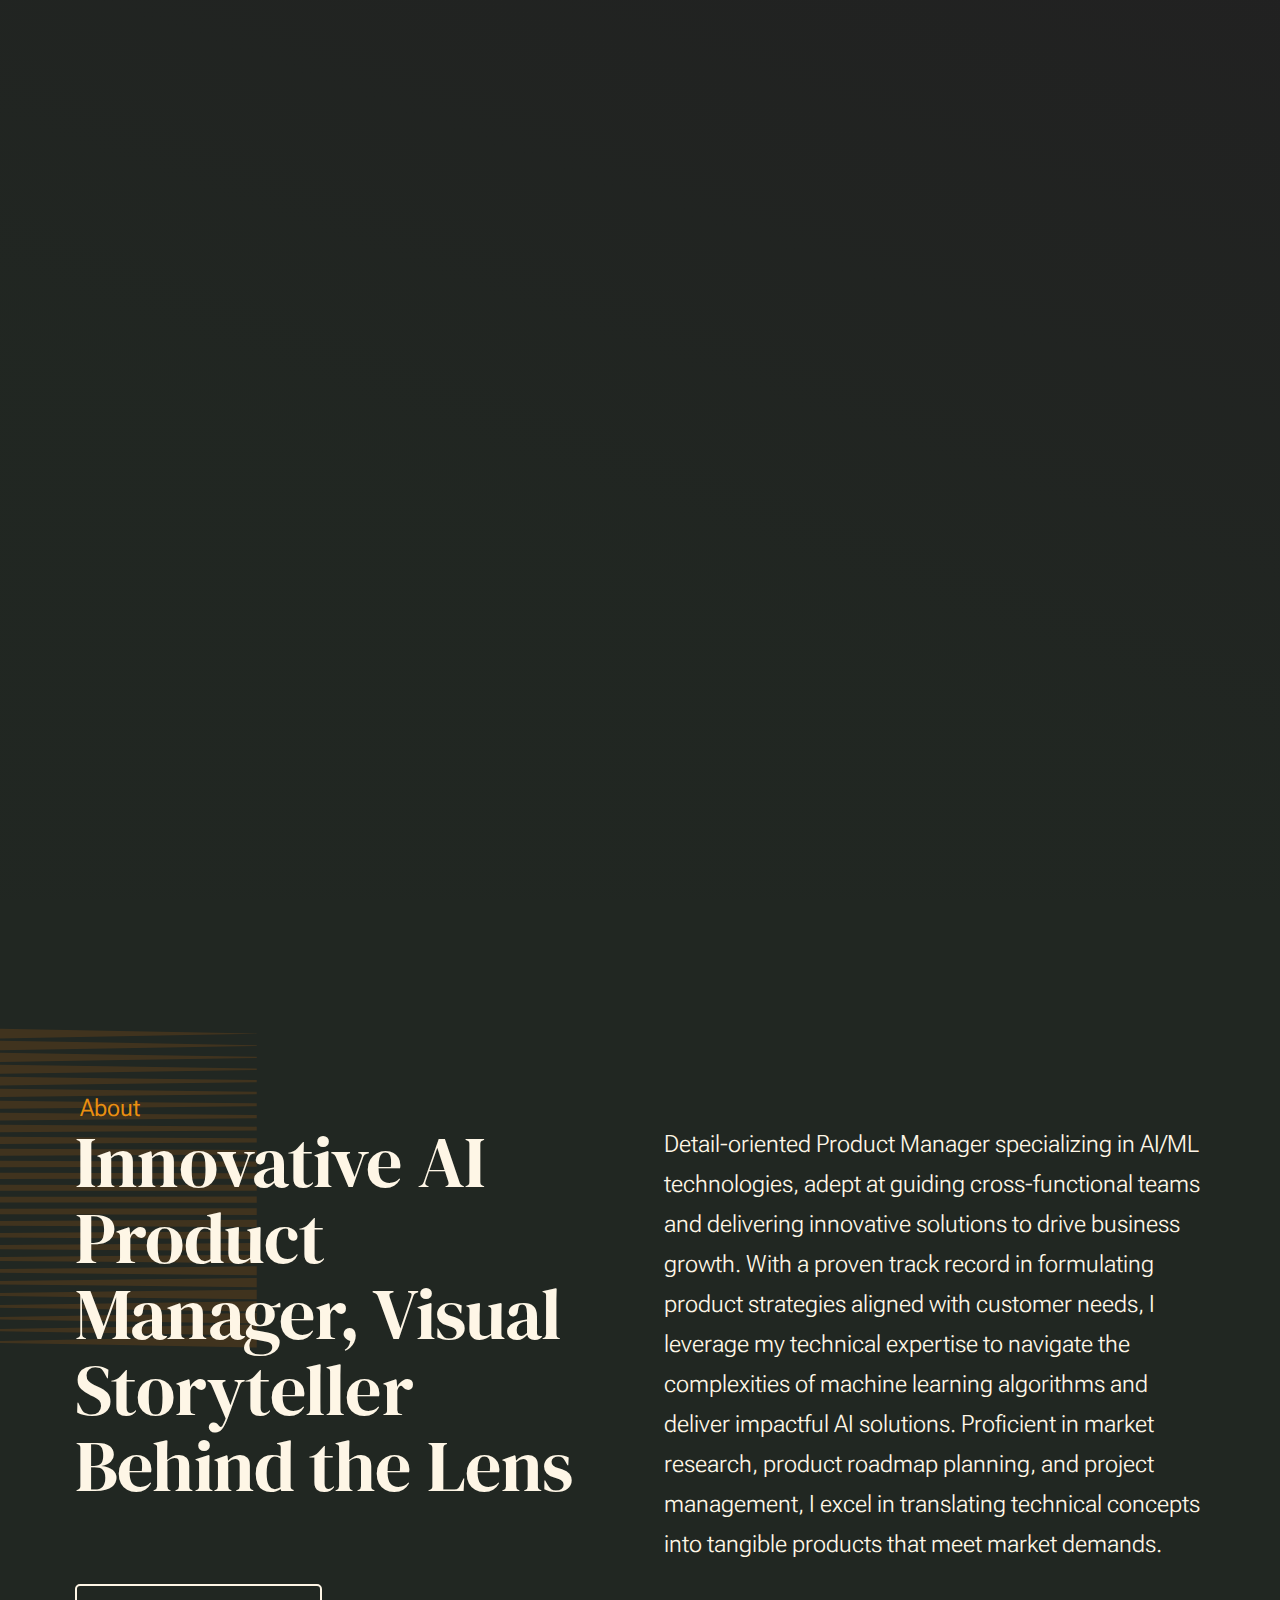
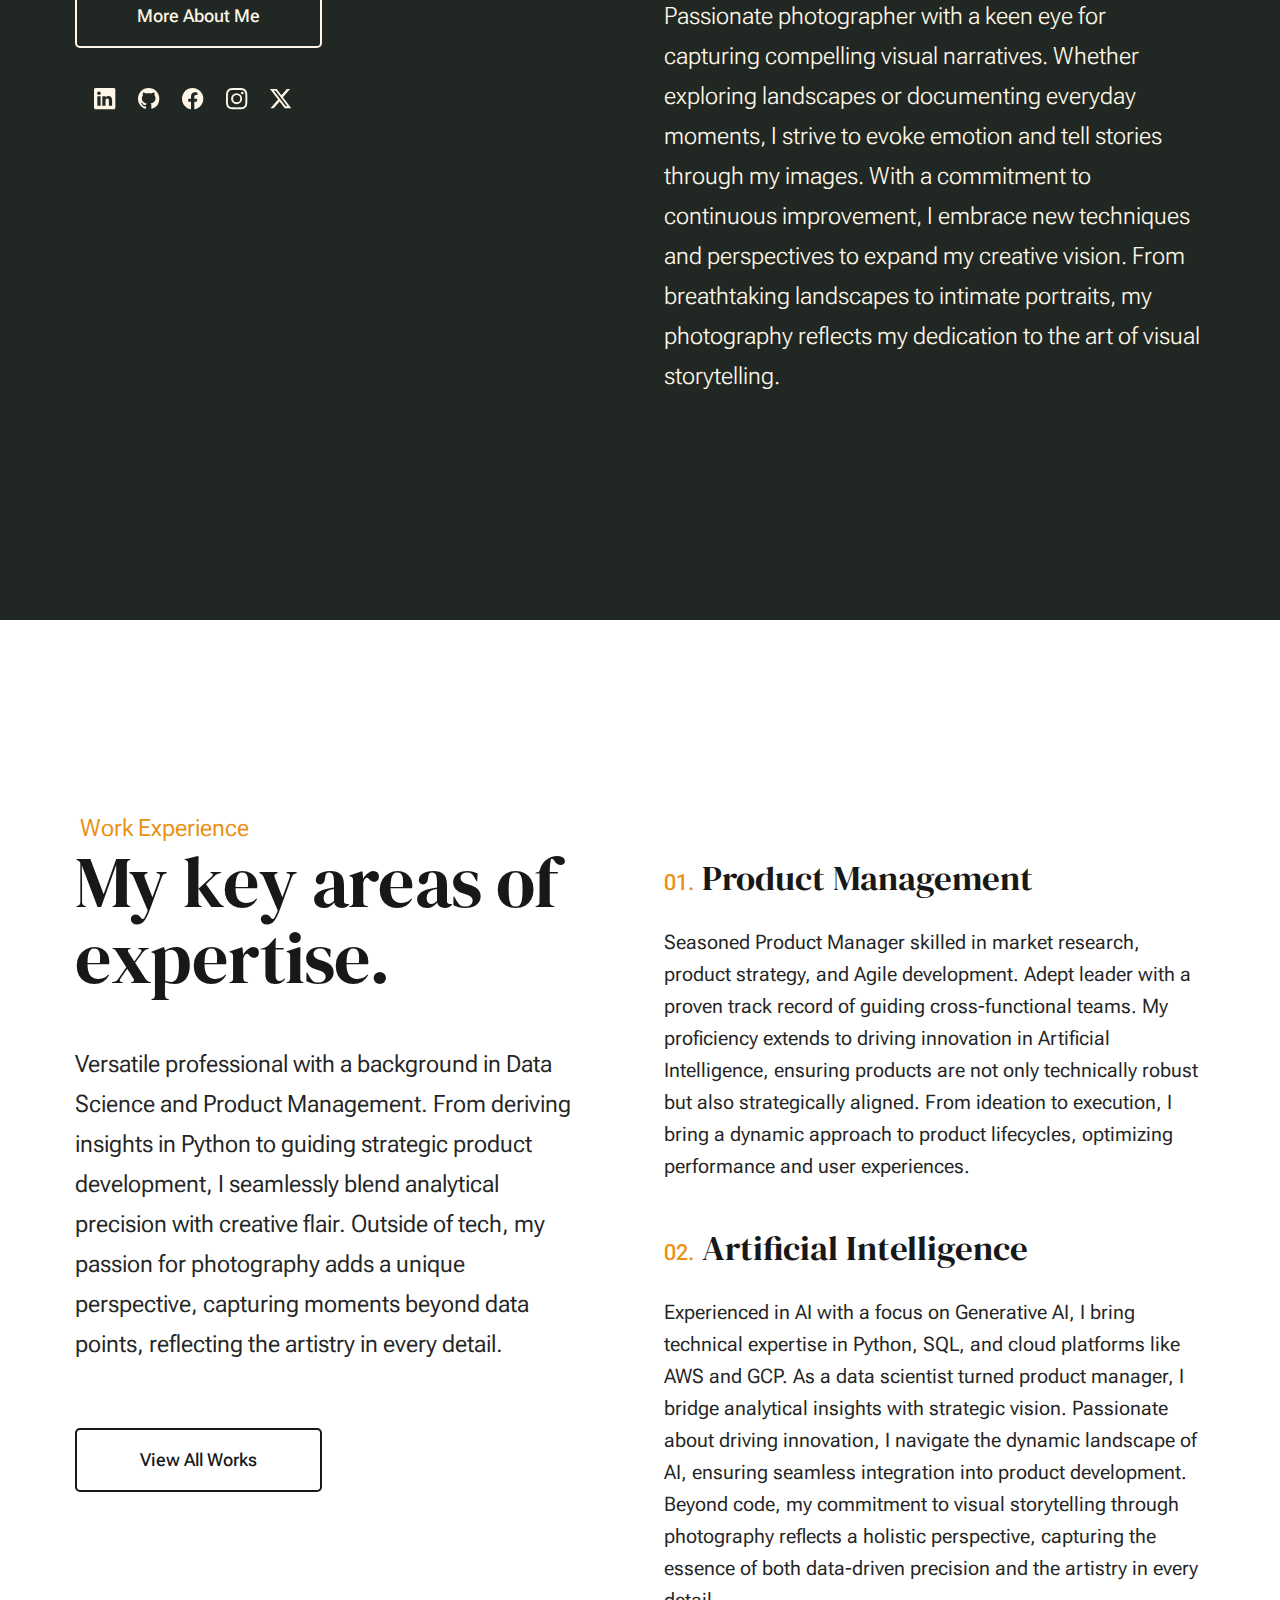
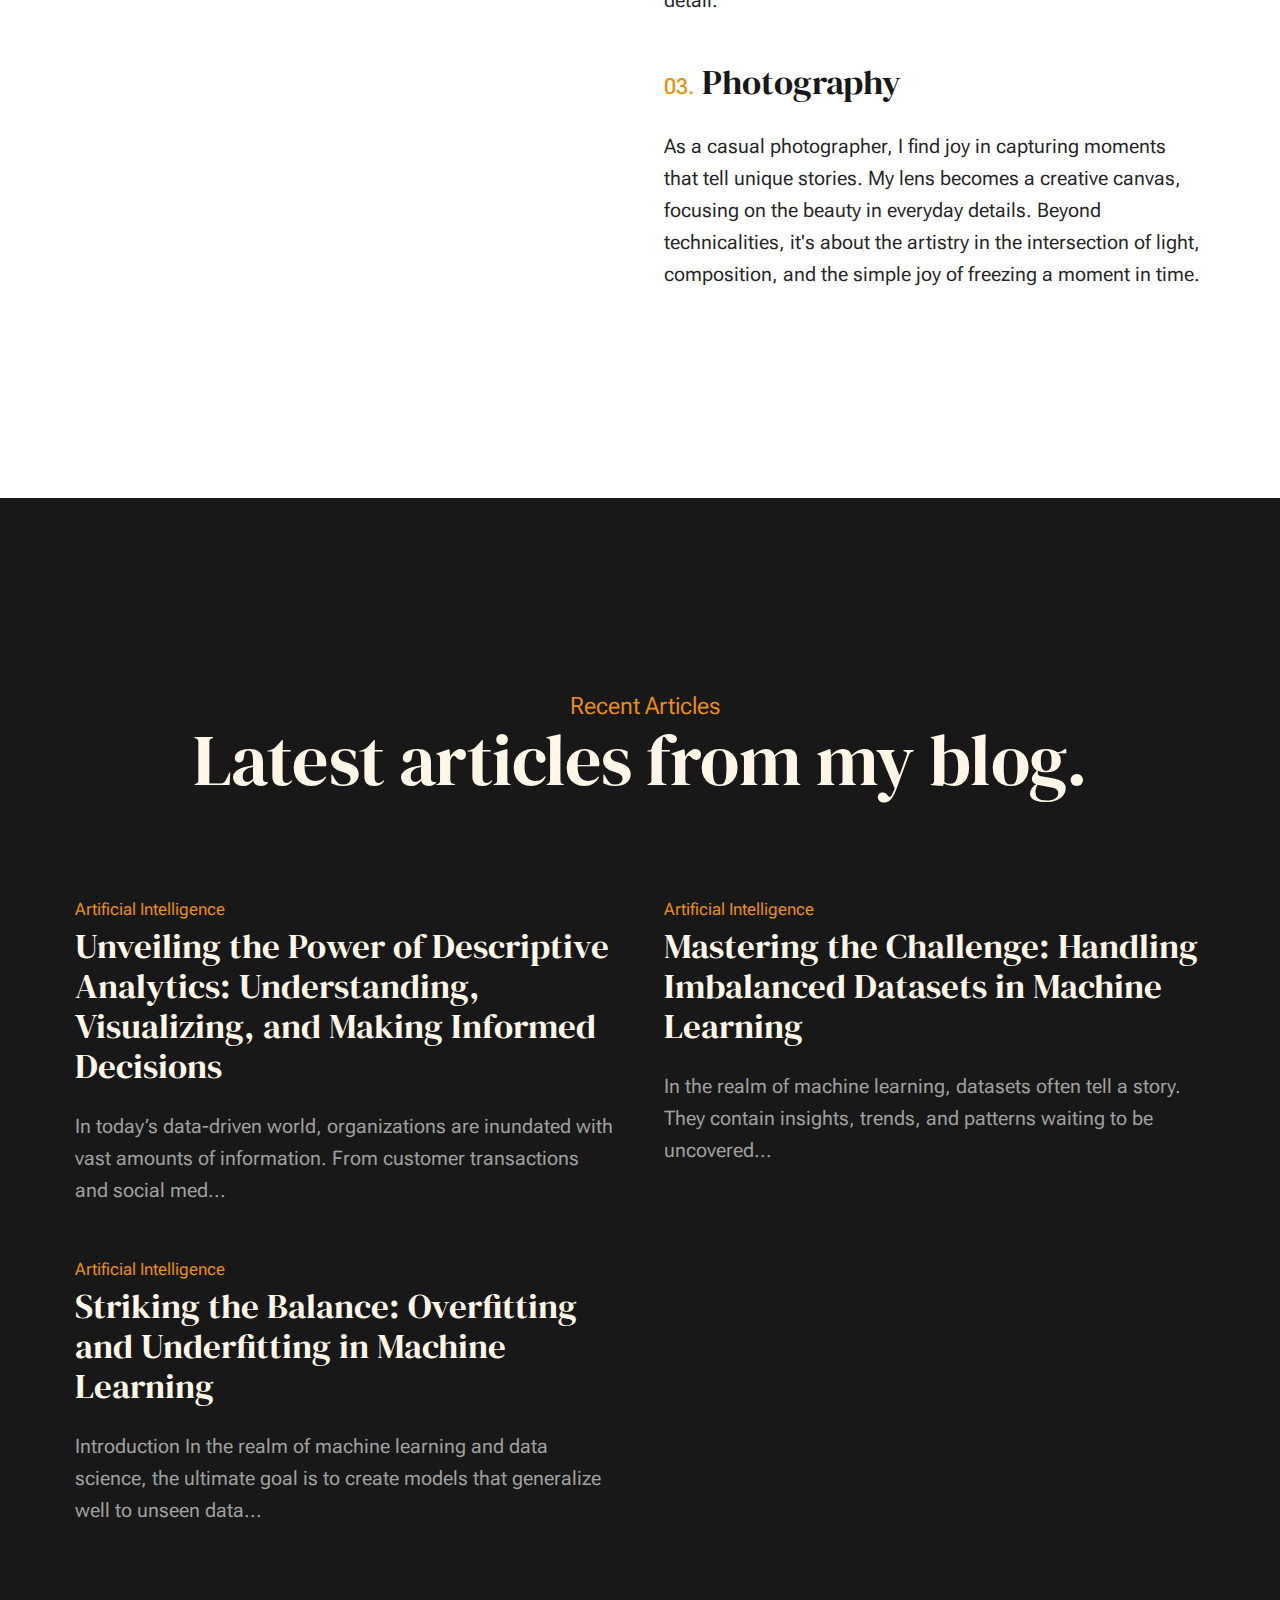
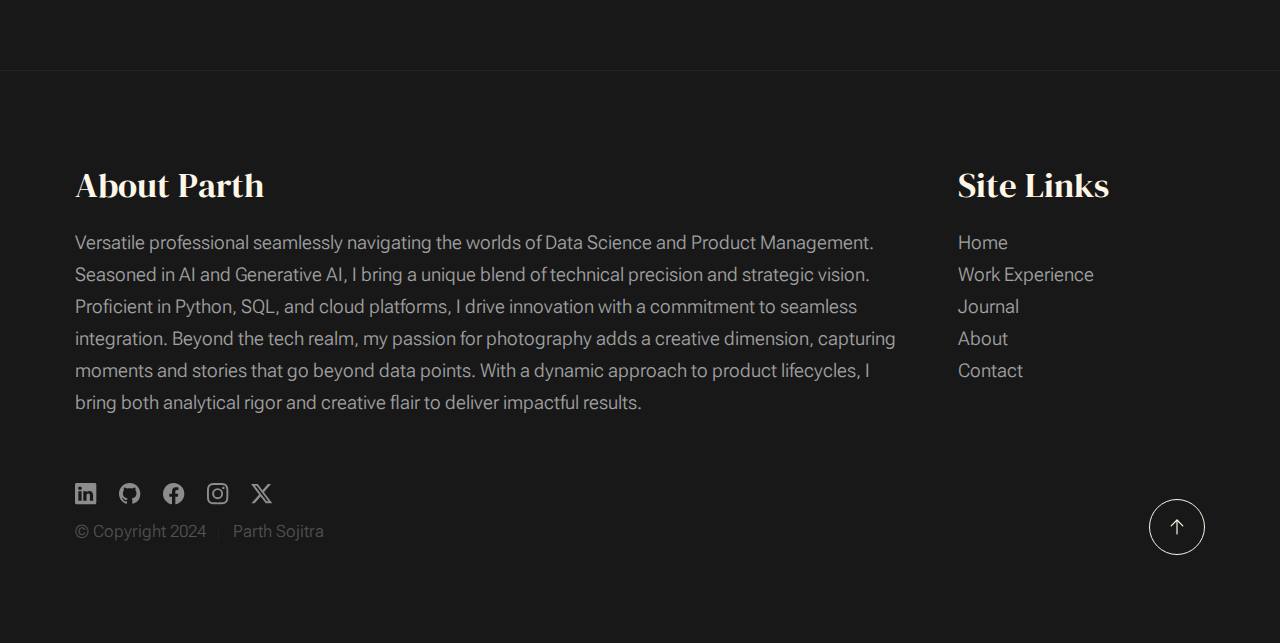
==== index.html @ faa49bcc "create folder with name" ====
<!DOCTYPE html>
<html lang="en" class="no-js" >
<head>

    <!--- basic page needs
    ================================================== -->
    <meta charset="utf-8">
    <meta name="viewport" content="width=device-width, initial-scale=1">
    <title>Parth Sojitra</title>

    <script>
        document.documentElement.classList.remove('no-js');
        document.documentElement.classList.add('js');
    </script>

    <!-- CSS
    ================================================== -->
    <link rel="stylesheet" href="css/vendor.css">
    <link rel="stylesheet" href="css/styles.css">

    <!-- favicons
    ================================================== -->
    <link rel="apple-touch-icon" sizes="180x180" href="images/parth_favicon.png">
    <link rel="icon" type="image/png" sizes="32x32" href="images/parth_favicon.png">
    <link rel="icon" type="image/png" sizes="16x16" href="images/parth_favicon.png">
    <link rel="manifest" href="site.webmanifest">

</head>


<body id="top">

    
    <!-- preloader
    ================================================== -->
    <div id="preloader">
        <div id="loader" class="dots-fade">
            <div></div>
            <div></div>
            <div></div>
        </div>
    </div>


    <!-- page wrap
    ================================================== -->
    <div id="page" class="s-pagewrap ss-home">


        <!-- # site header 
        ================================================== -->
        <header class="s-header">
            <div class="row s-header__inner width-sixteen-col">

                <div class="s-header__block">
                    <div class="s-header__logo">
                        <a class="logo" href="">
                            <img src="images/parth_logo.svg" alt="Homepage">
                        </a>
                    </div>

                    <a class="s-header__menu-toggle" href="#0"><span>Menu</span></a>
                </div> <!-- end s-header__block -->

                <nav class="s-header__nav">
    
                    <ul class="s-header__menu-links">
                        <li><a href="about">About</a></li>
                        <li><a href="work">Work Experience</a></li>
                        <li><a href="blog">Journal</a></li>
                        <li><a href="contact">Contact</a></li>
                    </ul> <!-- s-header__menu-links -->

                    <div class="s-header__contact">
                        <a href="contact" class="btn btn--primary s-header__contact-btn">Let's Work Together</a>                        
                    </div> <!-- s-header__contact -->
    
                </nav> <!-- end s-header__nav -->

            </div> <!-- end s-header__inner -->

        </header> <!-- end s-header -->


        <!-- # site main content
        ================================================== -->
        <section id="content" class="s-content">

            <!-- intro
            ----------------------------------------------- -->
            <section id="intro" class="s-intro">

                <div class="row s-intro__content width-sixteen-col">

                    <div class="column lg-12 s-intro__content-inner grid-block">
                        
                        <div class="s-intro__content-text">
                            <div class="s-intro__content-pretitle text-pretitle">Hello, I'm Parth</div>
                            <h1 class="s-intro__content-title">
                            AI Product Manager & <br>
                            Photographer, <br>
                            Innovating in tech & <br>
                            capturing stories through my lens.
                            </h1>
                        </div> <!-- s-intro__content-text -->

                        <div class="s-intro__content-media"> 
                            <div class="s-intro__content-media-inner">                               
                                <img src="images/intro-bg.jpg" srcset="images/parth.jpg 1x, images/parth.jpg 2x" alt="">
                                <div class="lines">                               
                                    <span></span>                                  
                                </div>
                            </div>
                        </div> <!-- s-intro__content-media -->                      

                        <div class="s-intro__scroll-down">
                            <a href="#about" class="smoothscroll">
                                <div class="scroll-icon">
                                    <svg xmlns="http://www.w3.org/2000/svg" viewBox="0 0 24 24" width="36" height="36" fill="none" stroke="#97b34a" stroke-width="1" stroke-linecap="round" stroke-linejoin="round"><polyline points="7 13 12 18 17 13"></polyline><line x1="12" y1="18" x2="12" y2="6"></line></svg>
                                </div>
                                <span>Scroll for more</span>
                            </a>
                        </div> <!-- s-intro__scroll-down -->
                        
                    </div> <!-- s-intro__content-inner -->

                </div> <!-- s-intro__content -->

            </section> <!-- end s-intro -->

            <!-- about
            ----------------------------------------------- -->
            <section id="about" class="s-about target-section">

                <div class="row s-about__content width-sixteen-col">
                    <div class="column grid-block grid-section-split">

                        <img src="images/geometric_shape.svg" alt="" class="s-about__content-imgbg">

                        <div class="section-header grid-section-split__header">
                            <div class="text-pretitle">About</div>                           
                            <h2 class="text-display-title">
                            Innovative AI Product Manager, Visual Storyteller Behind the Lens
                            </h2>                           
                        </div> <!-- end section-header -->

                        <div class="s-about__content-main grid-section-split__primary">
                            <p class="attention-getter">
                            Detail-oriented Product Manager specializing in AI/ML technologies, adept at guiding cross-functional teams and delivering innovative solutions to drive business growth. With a proven track record in formulating product strategies aligned with customer needs, I leverage my technical expertise to navigate the complexities of machine learning algorithms and deliver impactful AI solutions. Proficient in market research, product roadmap planning, and project management, I excel in translating technical concepts into tangible products that meet market demands.
                            </p>

                            <p class="attention-getter">
                            Passionate photographer with a keen eye for capturing compelling visual narratives. Whether exploring landscapes or documenting everyday moments, I strive to evoke emotion and tell stories through my images. With a commitment to continuous improvement, I embrace new techniques and perspectives to expand my creative vision. From breathtaking landscapes to intimate portraits, my photography reflects my dedication to the art of visual storytelling.
                            </p>
                        </div> <!-- end s-about__content-main -->

                        <div class="s-about__content-btn grid-section-split__bottom">
                            <a href="about" class="btn btn--stroke u-fullwidth">More About Me</a>

                            <ul class="s-about__social social-list">
                                <li>
                                    <a href="https://www.linkedin.com/in/parth-sojitra-b003bb162/" target="_blank">
                                        <svg xmlns="http://www.w3.org/2000/svg" width="24" height="24" viewBox="0 0 24 24" style="fill: rgba(0, 0, 0, 1);transform: ;msFilter:;"><path d="M0 1.146C0 .513.526 0 1.175 0h13.65C15.474 0 16 .513 16 1.146v13.708c0 .633-.526 1.146-1.175 1.146H1.175C.526 16 0 15.487 0 14.854zm4.943 12.248V6.169H2.542v7.225zm-1.2-8.212c.837 0 1.358-.554 1.358-1.248-.015-.709-.52-1.248-1.342-1.248S2.4 3.226 2.4 3.934c0 .694.521 1.248 1.327 1.248zm4.908 8.212V9.359c0-.216.016-.432.08-.586.173-.431.568-.878 1.232-.878.869 0 1.216.662 1.216 1.634v3.865h2.401V9.25c0-2.22-1.184-3.252-2.764-3.252-1.274 0-1.845.7-2.165 1.193v.025h-.016l.016-.025V6.169h-2.4c.03.678 0 7.225 0 7.225z"></path></svg>
                                        <span class="u-screen-reader-text">LinkedIn</span>
                                    </a>
                                </li>
                                <li>
                                    <a href="https://github.com/parthsojitra" target="_blank">
                                        <svg xmlns="http://www.w3.org/2000/svg" width="24" height="24" viewBox="0 0 24 24" style="fill:rgba(0, 0, 0, 1);transform:;-ms-filter:"><path d="M8 0C3.58 0 0 3.58 0 8c0 3.54 2.29 6.53 5.47 7.59.4.07.55-.17.55-.38 0-.19-.01-.82-.01-1.49-2.01.37-2.53-.49-2.69-.94-.09-.23-.48-.94-.82-1.13-.28-.15-.68-.52-.01-.53.63-.01 1.08.58 1.23.82.72 1.21 1.87.87 2.33.66.07-.52.28-.87.51-1.07-1.78-.2-3.64-.89-3.64-3.95 0-.87.31-1.59.82-2.15-.08-.2-.36-1.02.08-2.12 0 0 .67-.21 2.2.82.64-.18 1.32-.27 2-.27s1.36.09 2 .27c1.53-1.04 2.2-.82 2.2-.82.44 1.1.16 1.92.08 2.12.51.56.82 1.27.82 2.15 0 3.07-1.87 3.75-3.65 3.95.29.25.54.73.54 1.48 0 1.07-.01 1.93-.01 2.2 0 .21.15.46.55.38A8.01 8.01 0 0 0 16 8c0-4.42-3.58-8-8-8"></path></svg>
                                        <span class="u-screen-reader-text">GitHub</span>
                                    </a>
                                </li>
                                <li>
                                    <a href="https://www.facebook.com/parth.sojitra.58/" target="_blank">
                                        <svg xmlns="http://www.w3.org/2000/svg" width="24" height="24" viewBox="0 0 24 24" style="fill:rgba(0, 0, 0, 1);transform:;-ms-filter:"><path d="M16 8.049c0-4.446-3.582-8.05-8-8.05C3.58 0-.002 3.603-.002 8.05c0 4.017 2.926 7.347 6.75 7.951v-5.625h-2.03V8.05H6.75V6.275c0-2.017 1.195-3.131 3.022-3.131.876 0 1.791.157 1.791.157v1.98h-1.009c-.993 0-1.303.621-1.303 1.258v1.51h2.218l-.354 2.326H9.25V16c3.824-.604 6.75-3.934 6.75-7.951"></path></svg>
                                        <span class="u-screen-reader-text">Facebook</span>
                                    </a>
                                </li>
                                <li>
                                    <a href="https://www.instagram.com/parth_s0jitra/" target="_blank">
                                        <svg xmlns="http://www.w3.org/2000/svg" width="24" height="24" viewBox="0 0 24 24" style="fill:rgba(0, 0, 0, 1);transform:;-ms-filter:"><path d="M8 0C5.829 0 5.556.01 4.703.048 3.85.088 3.269.222 2.76.42a3.9 3.9 0 0 0-1.417.923A3.9 3.9 0 0 0 .42 2.76C.222 3.268.087 3.85.048 4.7.01 5.555 0 5.827 0 8.001c0 2.172.01 2.444.048 3.297.04.852.174 1.433.372 1.942.205.526.478.972.923 1.417.444.445.89.719 1.416.923.51.198 1.09.333 1.942.372C5.555 15.99 5.827 16 8 16s2.444-.01 3.298-.048c.851-.04 1.434-.174 1.943-.372a3.9 3.9 0 0 0 1.416-.923c.445-.445.718-.891.923-1.417.197-.509.332-1.09.372-1.942C15.99 10.445 16 10.173 16 8s-.01-2.445-.048-3.299c-.04-.851-.175-1.433-.372-1.941a3.9 3.9 0 0 0-.923-1.417A3.9 3.9 0 0 0 13.24.42c-.51-.198-1.092-.333-1.943-.372C10.443.01 10.172 0 7.998 0zm-.717 1.442h.718c2.136 0 2.389.007 3.232.046.78.035 1.204.166 1.486.275.373.145.64.319.92.599s.453.546.598.92c.11.281.24.705.275 1.485.039.843.047 1.096.047 3.231s-.008 2.389-.047 3.232c-.035.78-.166 1.203-.275 1.485a2.5 2.5 0 0 1-.599.919c-.28.28-.546.453-.92.598-.28.11-.704.24-1.485.276-.843.038-1.096.047-3.232.047s-2.39-.009-3.233-.047c-.78-.036-1.203-.166-1.485-.276a2.5 2.5 0 0 1-.92-.598 2.5 2.5 0 0 1-.6-.92c-.109-.281-.24-.705-.275-1.485-.038-.843-.046-1.096-.046-3.233s.008-2.388.046-3.231c.036-.78.166-1.204.276-1.486.145-.373.319-.64.599-.92s.546-.453.92-.598c.282-.11.705-.24 1.485-.276.738-.034 1.024-.044 2.515-.045zm4.988 1.328a.96.96 0 1 0 0 1.92.96.96 0 0 0 0-1.92m-4.27 1.122a4.109 4.109 0 1 0 0 8.217 4.109 4.109 0 0 0 0-8.217m0 1.441a2.667 2.667 0 1 1 0 5.334 2.667 2.667 0 0 1 0-5.334"></path></svg>
                                        <span class="u-screen-reader-text">Instagram</span>
                                    </a>
                                </li>
                                <li>
                                    <a href="https://twitter.com/PD_Sojitra" target="_blank">
                                        <svg xmlns="http://www.w3.org/2000/svg" width="24" height="24" viewBox="0 0 24 24" style="fill:rgba(0, 0, 0, 1);transform:;-ms-filter:"><path d="M12.6.75h2.454l-5.36 6.142L16 15.25h-4.937l-3.867-5.07-4.425 5.07H.316l5.733-6.57L0 .75h5.063l3.495 4.633L12.601.75Zm-.86 13.028h1.36L4.323 2.145H2.865z"></path></svg>
                                        <span class="u-screen-reader-text">Twitter</span>
                                    </a>
                                </li>
                            </ul> <!-- end s-footer__social -->
                        </div> <!-- end s-about__content-btn -->
                    
                    </div> <!-- content-inner -->
                </div>
                
            </section> <!-- end s-about -->

            <!-- expertise
            ----------------------------------------------- -->
            <section id="expertise" class="s-expertise">

                <div class="row s-expertise__content width-sixteen-col">
                    <div class="column xl-12 grid-block grid-section-split">

                        <div class="section-header grid-section-split__header">
                            <div class="text-pretitle">Work Experience</div>                           
                            <h2 class="text-display-title">
                            My key areas of expertise.
                            </h2>     
                            
                            <p class="lead">
                            Versatile professional with a background in Data Science and Product Management. From deriving insights in Python to guiding strategic product development, I seamlessly blend analytical precision with creative flair. Outside of tech, my passion for photography adds a unique perspective, capturing moments beyond data points, reflecting the artistry in every detail.
                            </p>
                        </div> <!-- end section-header -->

                        <div class="s-expertise__content-main grid-section-split__primary">

                            <div class="grid-list-items list-items show-ctr">
                                <div class="grid-list-items__item list-items__item">
                                    <div class="grid-list-items__title list-items__item-header">
                                        <h3 class="list-items__item-title">Product Management</h3>
                                    </div>
                                    <div class="grid-list-items__text list-items__item-text">
                                        <p>
                                        Seasoned Product Manager skilled in market research, product strategy, and Agile development. Adept leader with a proven track record of guiding cross-functional teams. My proficiency extends to driving innovation in Artificial Intelligence, ensuring products are not only technically robust but also strategically aligned. From ideation to execution, I bring a dynamic approach to product lifecycles, optimizing performance and user experiences.
                                        </p>
                                    </div>
                                </div> <!-- list-item -->
                                <div class="grid-list-items__item list-items__item">
                                    <div class="grid-list-items__title list-items__item-header">
                                        <h3 class="list-items__item-title">Artificial Intelligence</h3>
                                    </div>
                                    <div class="grid-list-items__text list-items__item-text">
                                        <p>
                                        Experienced in AI with a focus on Generative AI, I bring technical expertise in Python, SQL, and cloud platforms like AWS and GCP. As a data scientist turned product manager, I bridge analytical insights with strategic vision. Passionate about driving innovation, I navigate the dynamic landscape of AI, ensuring seamless integration into product development. Beyond code, my commitment to visual storytelling through photography reflects a holistic perspective, capturing the essence of both data-driven precision and the artistry in every detail.
                                        </p>
                                    </div>
                                </div> <!-- list-expertise__item -->
                                <div class="grid-list-items__item list-items__item">
                                    <div class="grid-list-items__title list-items__item-header">
                                        <h3 class="list-items__item-title">Photography</h3>
                                    </div>
                                    <div class="grid-list-items__text list-items__item-text">
                                        <p>
                                        As a casual photographer, I find joy in capturing moments that tell unique stories. My lens becomes a creative canvas, focusing on the beauty in everyday details. Beyond technicalities, it's about the artistry in the intersection of light, composition, and the simple joy of freezing a moment in time.
                                        </p>
                                    </div>
                                </div> <!-- list-expertise__item -->

                            </div> <!-- grid-list-items -->
                        </div> <!-- end s-expertise__content-main -->

                        <div class="s-expertise__content-btn grid-section-split__bottom">
                            <a href="work" class="btn btn--stroke u-fullwidth">View All Works</a>
                        </div> <!-- end s-about__content-btn -->

                    </div> <!-- end grid-block-->
                </div> <!-- end s-expertise__content -->

            </section> <!-- end s-expertise -->        

        </section> <!-- s-content-->

        <!-- # journal
        ================================================== -->
        <section id="journal" class="s-journal">

            <div class="row s-journal__content width-sixteen-col">
                <div class="column xl-12 grid-block">

                    <div class="grid-full section-header text-center">
                        <div class="text-pretitle">Recent Articles</div>                           
                        <h2 class="text-display-title">
                        Latest articles from my blog.
                        </h2>  
                    </div> <!-- end section-header --> 

                    <div class="grid-full s-journal__content-main grid-list-items">

                        <!--<div class="grid-list-items__item blog-card">
                            <div class="blog-card__header">
                                <div class="blog-card__cat-links">
                                    <a href="https://www.dreamhost.com/r.cgi?287326">Sponsored</a>
                                </div>
                                <h3 class="blog-card__title"><a href="https://www.dreamhost.com/r.cgi?287326">Need Web Hosting for Your Websites?</a></h3>
                            </div>
                            <div class="blog-card__text">
                                <p>
                                Need hosting for your website? We would highly recommend <a href="https://www.dreamhost.com/r.cgi?287326">DreamHost</a>.
                                Enjoy 100% in-house support, guaranteed performance and uptime, 1-click installs, and a super-intuitive control 
                                panel to make managing your websites and projects easy. <a href="https://www.dreamhost.com/r.cgi?287326">Sign up</a> now to get started.
                                </p>
                            </div>
                        </div> --> <!-- end blog-card --> 
                        <div class="grid-list-items__item blog-card">
                            <div class="blog-card__header">
                                <div class="blog-card__cat-links">
                                    <a href="https://parthsojitra.medium.com/unveiling-the-power-of-descriptive-analytics-understanding-visualizing-and-making-informed-05419074bf32" target="_blank">Artificial Intelligence</a>
                                </div>
                                <h3 class="blog-card__title"><a href="https://parthsojitra.medium.com/unveiling-the-power-of-descriptive-analytics-understanding-visualizing-and-making-informed-05419074bf32" target="_blank">Unveiling the Power of Descriptive Analytics: Understanding, Visualizing, and Making Informed Decisions</a></h3>
                            </div>
                            <div class="blog-card__text">
                                <p>
                                In today’s data-driven world, organizations are inundated with vast amounts of information. From customer transactions and social med...
                                </p>
                            </div>
                        </div> <!-- end blog-card -->
                        <div class="grid-list-items__item blog-card">
                            <div class="blog-card__header">
                                <div class="blog-card__cat-links">
                                    <a href="https://parthsojitra.medium.com/mastering-the-challenge-handling-imbalanced-datasets-in-machine-learning-3b04a21454bb" target="_blank">Artificial Intelligence</a>
                                </div>
                                <h3 class="blog-card__title"><a href="https://parthsojitra.medium.com/mastering-the-challenge-handling-imbalanced-datasets-in-machine-learning-3b04a21454bb" target="_blank">Mastering the Challenge: Handling Imbalanced Datasets in Machine Learning</a></h3>
                            </div>
                            <div class="blog-card__text">
                                <p>
                                In the realm of machine learning, datasets often tell a story. They contain insights, trends, and patterns waiting to be uncovered...
                                </p>
                            </div>
                        </div> <!-- end blog card -->
                        <div class="grid-list-items__item blog-card">
                            <div class="blog-card__header">
                                <div class="blog-card__cat-links">
                                    <a href="https://parthsojitra.medium.com/striking-the-balance-overfitting-and-underfitting-in-machine-learning-14870db2aae0" target="_blank">Artificial Intelligence</a>
                                </div>
                                <h3 class="blog-card__title"><a href="https://parthsojitra.medium.com/striking-the-balance-overfitting-and-underfitting-in-machine-learning-14870db2aae0" target="_blank">Striking the Balance: Overfitting and Underfitting in Machine Learning</a></h3>
                            </div>
                            <div class="blog-card__text">
                                <p>
                                Introduction In the realm of machine learning and data science, the ultimate goal is to create models that generalize well to unseen data...
                                </p>
                            </div>
                        </div> <!-- end blog-card -->

                    </div> <!-- end grid-list-items -->

                </div> <!-- end grid-block-->
            </div> <!-- end s-journal__content -->

        </section> <!-- end s-journal -->


        <!-- # footer 
        ================================================== -->
        <footer class="s-footer">
            <div class="row s-footer__content">
                <div class="column xl-9 lg-6 md-12 s-footer__block s-footer__about">                    
                    <h3>About Parth</h3>
                    <p>
                    Versatile professional seamlessly navigating the worlds of Data Science and Product Management. Seasoned in AI and Generative AI, I bring a unique blend of technical precision and strategic vision. Proficient in Python, SQL, and cloud platforms, I drive innovation with a commitment to seamless integration. Beyond the tech realm, my passion for photography adds a creative dimension, capturing moments and stories that go beyond data points. With a dynamic approach to product lifecycles, I bring both analytical rigor and creative flair to deliver impactful results.
                    </p>               
                </div>                
                <div class="column xl-3 lg-6 md-12 s-footer__block s-footer__site-links">
                    <h3>Site Links</h3>
                    <ul class="link-list">
                        <li><a href="">Home</a></li>
                        <li><a href="work">Work Experience</a></li>
                        <li><a href="blog">Journal</a></li>
                        <li><a href="about">About</a></li>
                        <li><a href="contact">Contact</a></li>
                    </ul>
                </div>
                <!--<div class="column xl-3 lg-6 md-12 tab-12 s-footer__block s-footer__newsletter">
                    <h3>Newsletter</h3>

                    <p>
                    Lorem ipsum dolor sit amet consectetur, adipisicing elit. Facere ratione dignissimos.
                    </p>

                    <div class="subscribe-form">
                        <form id="mc-form" class="mc-form">
                            <input type="email" name="EMAIL" id="mce-EMAIL" class="u-fullwidth text-center" placeholder="Your Email Address" title="The domain portion of the email address is invalid (the portion after the @)." pattern="^([^\x00-\x20\x22\x28\x29\x2c\x2e\x3a-\x3c\x3e\x40\x5b-\x5d\x7f-\xff]+|\x22([^\x0d\x22\x5c\x80-\xff]|\x5c[\x00-\x7f])*\x22)(\x2e([^\x00-\x20\x22\x28\x29\x2c\x2e\x3a-\x3c\x3e\x40\x5b-\x5d\x7f-\xff]+|\x22([^\x0d\x22\x5c\x80-\xff]|\x5c[\x00-\x7f])*\x22))*\x40([^\x00-\x20\x22\x28\x29\x2c\x2e\x3a-\x3c\x3e\x40\x5b-\x5d\x7f-\xff]+|\x5b([^\x0d\x5b-\x5d\x80-\xff]|\x5c[\x00-\x7f])*\x5d)(\x2e([^\x00-\x20\x22\x28\x29\x2c\x2e\x3a-\x3c\x3e\x40\x5b-\x5d\x7f-\xff]+|\x5b([^\x0d\x5b-\x5d\x80-\xff]|\x5c[\x00-\x7f])*\x5d))*(\.\w{2,})+$" required>
                            <input type="submit" name="subscribe" value="Subscribe" class="btn btn--primary btn--small u-fullwidth">
                            <div class="mc-status"></div>
                        </form>
                    </div>
                </div> -->
            </div>    
            
            <div class="row s-footer__bottom">
                <div class="column xl-9 lg-12">
                    <ul class="s-footer__social social-list">
                        <li>
                            <a href="https://www.linkedin.com/in/parth-sojitra-b003bb162/" target="_blank">
                                <svg xmlns="http://www.w3.org/2000/svg" width="24" height="24" viewBox="0 0 24 24" style="fill: rgba(0, 0, 0, 1);transform: ;msFilter:;"><path d="M0 1.146C0 .513.526 0 1.175 0h13.65C15.474 0 16 .513 16 1.146v13.708c0 .633-.526 1.146-1.175 1.146H1.175C.526 16 0 15.487 0 14.854zm4.943 12.248V6.169H2.542v7.225zm-1.2-8.212c.837 0 1.358-.554 1.358-1.248-.015-.709-.52-1.248-1.342-1.248S2.4 3.226 2.4 3.934c0 .694.521 1.248 1.327 1.248zm4.908 8.212V9.359c0-.216.016-.432.08-.586.173-.431.568-.878 1.232-.878.869 0 1.216.662 1.216 1.634v3.865h2.401V9.25c0-2.22-1.184-3.252-2.764-3.252-1.274 0-1.845.7-2.165 1.193v.025h-.016l.016-.025V6.169h-2.4c.03.678 0 7.225 0 7.225z"></path></svg>
                                <span class="u-screen-reader-text">LinkedIn</span>
                            </a>
                        </li>
                        <li>
                            <a href="https://github.com/parthsojitra" target="_blank">
                                <svg xmlns="http://www.w3.org/2000/svg" width="24" height="24" viewBox="0 0 24 24" style="fill:rgba(0, 0, 0, 1);transform:;-ms-filter:"><path d="M8 0C3.58 0 0 3.58 0 8c0 3.54 2.29 6.53 5.47 7.59.4.07.55-.17.55-.38 0-.19-.01-.82-.01-1.49-2.01.37-2.53-.49-2.69-.94-.09-.23-.48-.94-.82-1.13-.28-.15-.68-.52-.01-.53.63-.01 1.08.58 1.23.82.72 1.21 1.87.87 2.33.66.07-.52.28-.87.51-1.07-1.78-.2-3.64-.89-3.64-3.95 0-.87.31-1.59.82-2.15-.08-.2-.36-1.02.08-2.12 0 0 .67-.21 2.2.82.64-.18 1.32-.27 2-.27s1.36.09 2 .27c1.53-1.04 2.2-.82 2.2-.82.44 1.1.16 1.92.08 2.12.51.56.82 1.27.82 2.15 0 3.07-1.87 3.75-3.65 3.95.29.25.54.73.54 1.48 0 1.07-.01 1.93-.01 2.2 0 .21.15.46.55.38A8.01 8.01 0 0 0 16 8c0-4.42-3.58-8-8-8"></path></svg>
                                <span class="u-screen-reader-text">GitHub</span>
                            </a>
                        </li>
                        <li>
                            <a href="https://www.facebook.com/parth.sojitra.58/" target="_blank">
                                <svg xmlns="http://www.w3.org/2000/svg" width="24" height="24" viewBox="0 0 24 24" style="fill:rgba(0, 0, 0, 1);transform:;-ms-filter:"><path d="M16 8.049c0-4.446-3.582-8.05-8-8.05C3.58 0-.002 3.603-.002 8.05c0 4.017 2.926 7.347 6.75 7.951v-5.625h-2.03V8.05H6.75V6.275c0-2.017 1.195-3.131 3.022-3.131.876 0 1.791.157 1.791.157v1.98h-1.009c-.993 0-1.303.621-1.303 1.258v1.51h2.218l-.354 2.326H9.25V16c3.824-.604 6.75-3.934 6.75-7.951"></path></svg>
                                <span class="u-screen-reader-text">Facebook</span>
                            </a>
                        </li>
                        <li>
                            <a href="https://www.instagram.com/parth_s0jitra/" target="_blank">
                                <svg xmlns="http://www.w3.org/2000/svg" width="24" height="24" viewBox="0 0 24 24" style="fill:rgba(0, 0, 0, 1);transform:;-ms-filter:"><path d="M8 0C5.829 0 5.556.01 4.703.048 3.85.088 3.269.222 2.76.42a3.9 3.9 0 0 0-1.417.923A3.9 3.9 0 0 0 .42 2.76C.222 3.268.087 3.85.048 4.7.01 5.555 0 5.827 0 8.001c0 2.172.01 2.444.048 3.297.04.852.174 1.433.372 1.942.205.526.478.972.923 1.417.444.445.89.719 1.416.923.51.198 1.09.333 1.942.372C5.555 15.99 5.827 16 8 16s2.444-.01 3.298-.048c.851-.04 1.434-.174 1.943-.372a3.9 3.9 0 0 0 1.416-.923c.445-.445.718-.891.923-1.417.197-.509.332-1.09.372-1.942C15.99 10.445 16 10.173 16 8s-.01-2.445-.048-3.299c-.04-.851-.175-1.433-.372-1.941a3.9 3.9 0 0 0-.923-1.417A3.9 3.9 0 0 0 13.24.42c-.51-.198-1.092-.333-1.943-.372C10.443.01 10.172 0 7.998 0zm-.717 1.442h.718c2.136 0 2.389.007 3.232.046.78.035 1.204.166 1.486.275.373.145.64.319.92.599s.453.546.598.92c.11.281.24.705.275 1.485.039.843.047 1.096.047 3.231s-.008 2.389-.047 3.232c-.035.78-.166 1.203-.275 1.485a2.5 2.5 0 0 1-.599.919c-.28.28-.546.453-.92.598-.28.11-.704.24-1.485.276-.843.038-1.096.047-3.232.047s-2.39-.009-3.233-.047c-.78-.036-1.203-.166-1.485-.276a2.5 2.5 0 0 1-.92-.598 2.5 2.5 0 0 1-.6-.92c-.109-.281-.24-.705-.275-1.485-.038-.843-.046-1.096-.046-3.233s.008-2.388.046-3.231c.036-.78.166-1.204.276-1.486.145-.373.319-.64.599-.92s.546-.453.92-.598c.282-.11.705-.24 1.485-.276.738-.034 1.024-.044 2.515-.045zm4.988 1.328a.96.96 0 1 0 0 1.92.96.96 0 0 0 0-1.92m-4.27 1.122a4.109 4.109 0 1 0 0 8.217 4.109 4.109 0 0 0 0-8.217m0 1.441a2.667 2.667 0 1 1 0 5.334 2.667 2.667 0 0 1 0-5.334"></path></svg>
                                <span class="u-screen-reader-text">Instagram</span>
                            </a>
                        </li>
                        <li>
                            <a href="https://twitter.com/PD_Sojitra" target="_blank">
                                <svg xmlns="http://www.w3.org/2000/svg" width="24" height="24" viewBox="0 0 24 24" style="fill:rgba(0, 0, 0, 1);transform:;-ms-filter:"><path d="M12.6.75h2.454l-5.36 6.142L16 15.25h-4.937l-3.867-5.07-4.425 5.07H.316l5.733-6.57L0 .75h5.063l3.495 4.633L12.601.75Zm-.86 13.028h1.36L4.323 2.145H2.865z"></path></svg>
                                <span class="u-screen-reader-text">Twitter</span>
                            </a>
                        </li>
                    </ul> <!-- end s-footer__social -->
                </div>
                <div class="column xl-6 lg-12">
                    <p class="ss-copyright">
                        <span>© Copyright 2024</span> 
                        <span>Parth Sojitra</span>
                    </p>
                </div>

                <div class="ss-go-top">
                    <a class="smoothscroll" title="Back to Top" href="#top">
                        <svg xmlns="http://www.w3.org/2000/svg" viewBox="0 0 24 24" width="36" height="36" fill="none" stroke="#ffffff" stroke-width="1" stroke-linecap="round" stroke-linejoin="round"><polyline points="17 11 12 6 7 11"></polyline><line x1="12" y1="18" x2="12" y2="6"></line></svg>
                    </a>
                </div> <!-- end ss-go-top -->
            </div>
            
        </footer> <!-- end s-footer -->

    </div> <!-- end page-wrap -->

    <!-- Java Script
    ================================================== -->
    <script src="js/plugins.js"></script>
    <script src="js/main.js"></script>

</body>
</html>
---- css/vendor.css ----
/* ===================================================================
 * Monica Third-party Stylesheets
 * Template Ver. 1.0.0
 * 12-13-2022
 * -------------------------------------------------------------------
 *
 * TOC:
 * # PrismJS
 * # Swiper
 *
 * ------------------------------------------------------------------- */


/* ===================================================================
 * # PrismJS 1.20.0
 *   https://prismjs.com/download.html#themes=prism-okaidia&languages=markup+css+clike+javascript+markup-templating+php 
 *   
 *   okaidia theme for JavaScript, CSS and HTML
 *   Loosely based on Monokai textmate theme by http://www.monokai.nl/
 *   @author ocodia
 * ------------------------------------------------------------------- */
code[class*=language-],
pre[class*=language-] {
  color          : #f8f8f2;
  background     : none;
  text-shadow    : 0 1px rgba(0, 0, 0, 0.3);
  font-family    : var(--font-mono);
  font-size      : calc(var(--text-size) * 0.9444);
  text-align     : left;
  white-space    : pre;
  word-spacing   : normal;
  word-break     : normal;
  word-wrap      : normal;
  line-height    : var(--vspace-1);
  -moz-tab-size  : 4;
  -o-tab-size    : 4;
  tab-size       : 4;
  -webkit-hyphens: none;
  -ms-hyphens    : none;
  hyphens        : none;
}

/* Code blocks */
pre[class*=language-] {
  padding : var(--vspace-0_5) 0 var(--vspace-1);
  margin  : var(--vspace-1) 0;
  overflow: auto;
}

:not(pre)>code[class*=language-],
pre[class*=language-] {
  background: #272822;
}

/* Inline code */
:not(pre)>code[class*=language-] {
  padding    : 0.1em;
  white-space: normal;
}

.token.comment,
.token.prolog,
.token.doctype,
.token.cdata {
  color: slategray;
}

.token.punctuation {
  color: #f8f8f2;
}

.token.namespace {
  opacity: 0.7;
}

.token.property,
.token.tag,
.token.constant,
.token.symbol,
.token.deleted {
  color: #f92672;
}

.token.boolean,
.token.number {
  color: #ae81ff;
}

.token.selector,
.token.attr-name,
.token.string,
.token.char,
.token.builtin,
.token.inserted {
  color: #a6e22e;
}

.token.operator,
.token.entity,
.token.url,
.language-css .token.string,
.style .token.string,
.token.variable {
  color: #f8f8f2;
}

.token.atrule,
.token.attr-value,
.token.function,
.token.class-name {
  color: #e6db74;
}

.token.keyword {
  color: #66d9ef;
}

.token.regex,
.token.important {
  color: #fd971f;
}

.token.important,
.token.bold {
  font-weight: bold;
}

.token.italic {
  font-style: italic;
}

.token.entity {
  cursor: help;
}



/* ===================================================================
 * # Swiper 6.4.5
 *   Most modern mobile touch slider and framework with hardware accelerated transitions
 *   https://swiperjs.com
 *
 *   Copyright 2014-2020 Vladimir Kharlampidi
 *
 *   Released under the MIT License
 *
 *   Released on: December 18, 2020
 * ------------------------------------------------------------------- */
@font-face {
  font-family: "swiper-icons";
  src        : url("data:application/font-woff;charset=utf-8;base64, [base64]//wADZ2x5ZgAAAywAAADMAAAD2MHtryVoZWFkAAABbAAAADAAAAA2E2+eoWhoZWEAAAGcAAAAHwAAACQC9gDzaG10eAAAAigAAAAZAAAArgJkABFsb2NhAAAC0AAAAFoAAABaFQAUGG1heHAAAAG8AAAAHwAAACAAcABAbmFtZQAAA/gAAAE5AAACXvFdBwlwb3N0AAAFNAAAAGIAAACE5s74hXjaY2BkYGAAYpf5Hu/j+W2+MnAzMYDAzaX6QjD6/4//Bxj5GA8AuRwMYGkAPywL13jaY2BkYGA88P8Agx4j+/8fQDYfA1AEBWgDAIB2BOoAeNpjYGRgYNBh4GdgYgABEMnIABJzYNADCQAACWgAsQB42mNgYfzCOIGBlYGB0YcxjYGBwR1Kf2WQZGhhYGBiYGVmgAFGBiQQkOaawtDAoMBQxXjg/wEGPcYDDA4wNUA2CCgwsAAAO4EL6gAAeNpj2M0gyAACqxgGNWBkZ2D4/wMA+xkDdgAAAHjaY2BgYGaAYBkGRgYQiAHyGMF8FgYHIM3DwMHABGQrMOgyWDLEM1T9/w8UBfEMgLzE////P/5//f/V/xv+r4eaAAeMbAxwIUYmIMHEgKYAYjUcsDAwsLKxc3BycfPw8jEQA/[base64]/uznmfPFBNODM2K7MTQ45YEAZqGP81AmGGcF3iPqOop0r1SPTaTbVkfUe4HXj97wYE+yNwWYxwWu4v1ugWHgo3S1XdZEVqWM7ET0cfnLGxWfkgR42o2PvWrDMBSFj/IHLaF0zKjRgdiVMwScNRAoWUoH78Y2icB/yIY09An6AH2Bdu/UB+yxopYshQiEvnvu0dURgDt8QeC8PDw7Fpji3fEA4z/PEJ6YOB5hKh4dj3EvXhxPqH/SKUY3rJ7srZ4FZnh1PMAtPhwP6fl2PMJMPDgeQ4rY8YT6Gzao0eAEA409DuggmTnFnOcSCiEiLMgxCiTI6Cq5DZUd3Qmp10vO0LaLTd2cjN4fOumlc7lUYbSQcZFkutRG7g6JKZKy0RmdLY680CDnEJ+UMkpFFe1RN7nxdVpXrC4aTtnaurOnYercZg2YVmLN/d/gczfEimrE/fs/bOuq29Zmn8tloORaXgZgGa78yO9/cnXm2BpaGvq25Dv9S4E9+5SIc9PqupJKhYFSSl47+Qcr1mYNAAAAeNptw0cKwkAAAMDZJA8Q7OUJvkLsPfZ6zFVERPy8qHh2YER+3i/BP83vIBLLySsoKimrqKqpa2hp6+jq6RsYGhmbmJqZSy0sraxtbO3sHRydnEMU4uR6yx7JJXveP7WrDycAAAAAAAH//wACeNpjYGRgYOABYhkgZgJCZgZNBkYGLQZtIJsFLMYAAAw3ALgAeNolizEKgDAQBCchRbC2sFER0YD6qVQiBCv/H9ezGI6Z5XBAw8CBK/m5iQQVauVbXLnOrMZv2oLdKFa8Pjuru2hJzGabmOSLzNMzvutpB3N42mNgZGBg4GKQYzBhYMxJLMlj4GBgAYow/P/PAJJhLM6sSoWKfWCAAwDAjgbRAAB42mNgYGBkAIIbCZo5IPrmUn0hGA0AO8EFTQAA") format("woff");
  font-weight: 400;
  font-style : normal;
}

:root {
  --swiper-theme-color: #007aff;
}

.swiper-container {
  margin-left : auto;
  margin-right: auto;
  position    : relative;
  overflow    : hidden;
  list-style  : none;
  padding     : 0;
  /* Fix of Webkit flickering */
  z-index     : 1;
}

.swiper-container-vertical>.swiper-wrapper {
  flex-direction: column;
}

.swiper-wrapper {
  position           : relative;
  width              : 100%;
  height             : 100%;
  z-index            : 1;
  display            : flex;
  transition-property: transform;
  box-sizing         : content-box;
}

.swiper-container-android .swiper-slide,
.swiper-wrapper {
  transform: translate3d(0px, 0, 0);
}

.swiper-container-multirow>.swiper-wrapper {
  flex-wrap: wrap;
}

.swiper-container-multirow-column>.swiper-wrapper {
  flex-wrap     : wrap;
  flex-direction: column;
}

.swiper-container-free-mode>.swiper-wrapper {
  transition-timing-function: ease-out;
  margin                    : 0 auto;
}

.swiper-slide {
  flex-shrink        : 0;
  width              : 100%;
  height             : 100%;
  position           : relative;
  transition-property: transform;
}

.swiper-slide-invisible-blank {
  visibility: hidden;
}

/* Auto Height */
.swiper-container-autoheight,
.swiper-container-autoheight .swiper-slide {
  height: auto;
}

.swiper-container-autoheight .swiper-wrapper {
  align-items        : flex-start;
  transition-property: transform, height;
}

/* 3D Effects */
.swiper-container-3d {
  perspective: 1200px;
}

.swiper-container-3d .swiper-wrapper,
.swiper-container-3d .swiper-slide,
.swiper-container-3d .swiper-slide-shadow-left,
.swiper-container-3d .swiper-slide-shadow-right,
.swiper-container-3d .swiper-slide-shadow-top,
.swiper-container-3d .swiper-slide-shadow-bottom,
.swiper-container-3d .swiper-cube-shadow {
  transform-style: preserve-3d;
}

.swiper-container-3d .swiper-slide-shadow-left,
.swiper-container-3d .swiper-slide-shadow-right,
.swiper-container-3d .swiper-slide-shadow-top,
.swiper-container-3d .swiper-slide-shadow-bottom {
  position      : absolute;
  left          : 0;
  top           : 0;
  width         : 100%;
  height        : 100%;
  pointer-events: none;
  z-index       : 10;
}

.swiper-container-3d .swiper-slide-shadow-left {
  background-image: linear-gradient(to left, rgba(0, 0, 0, 0.5), rgba(0, 0, 0, 0));
}

.swiper-container-3d .swiper-slide-shadow-right {
  background-image: linear-gradient(to right, rgba(0, 0, 0, 0.5), rgba(0, 0, 0, 0));
}

.swiper-container-3d .swiper-slide-shadow-top {
  background-image: linear-gradient(to top, rgba(0, 0, 0, 0.5), rgba(0, 0, 0, 0));
}

.swiper-container-3d .swiper-slide-shadow-bottom {
  background-image: linear-gradient(to bottom, rgba(0, 0, 0, 0.5), rgba(0, 0, 0, 0));
}

/* CSS Mode */
.swiper-container-css-mode>.swiper-wrapper {
  overflow          : auto;
  scrollbar-width   : none;
  /* For Firefox */
  -ms-overflow-style: none;
  /* For Internet Explorer and Edge */
}

.swiper-container-css-mode>.swiper-wrapper::-webkit-scrollbar {
  display: none;
}

.swiper-container-css-mode>.swiper-wrapper>.swiper-slide {
  scroll-snap-align: start start;
}

.swiper-container-horizontal.swiper-container-css-mode>.swiper-wrapper {
  -ms-scroll-snap-type: x mandatory;
  scroll-snap-type    : x mandatory;
}

.swiper-container-vertical.swiper-container-css-mode>.swiper-wrapper {
  -ms-scroll-snap-type: y mandatory;
  scroll-snap-type    : y mandatory;
}

:root {
  --swiper-navigation-size   : 44px;
  /*
    --swiper-navigation-color: var(--swiper-theme-color);
    */
}

.swiper-button-prev,
.swiper-button-next {
  position       : absolute;
  top            : 50%;
  width          : calc(var(--swiper-navigation-size) / 44 * 27);
  height         : var(--swiper-navigation-size);
  margin-top     : calc(-1 * var(--swiper-navigation-size) / 2);
  z-index        : 10;
  cursor         : pointer;
  display        : flex;
  align-items    : center;
  justify-content: center;
  color          : var(--swiper-navigation-color, var(--swiper-theme-color));
}

.swiper-button-prev.swiper-button-disabled,
.swiper-button-next.swiper-button-disabled {
  opacity       : 0.35;
  cursor        : auto;
  pointer-events: none;
}

.swiper-button-prev:after,
.swiper-button-next:after {
  font-family   : swiper-icons;
  font-size     : var(--swiper-navigation-size);
  text-transform: none !important;
  letter-spacing: 0;
  text-transform: none;
  font-variant  : initial;
  line-height   : 1;
}

.swiper-button-prev,
.swiper-container-rtl .swiper-button-next {
  left : 10px;
  right: auto;
}

.swiper-button-prev:after,
.swiper-container-rtl .swiper-button-next:after {
  content: "prev";
}

.swiper-button-next,
.swiper-container-rtl .swiper-button-prev {
  right: 10px;
  left : auto;
}

.swiper-button-next:after,
.swiper-container-rtl .swiper-button-prev:after {
  content: "next";
}

.swiper-button-prev.swiper-button-white,
.swiper-button-next.swiper-button-white {
  --swiper-navigation-color: #ffffff;
}

.swiper-button-prev.swiper-button-black,
.swiper-button-next.swiper-button-black {
  --swiper-navigation-color: #000000;
}

.swiper-button-lock {
  display: none;
}

:root {
  /*
    --swiper-pagination-color: var(--swiper-theme-color);
    */
}

.swiper-pagination {
  position  : absolute;
  text-align: center;
  transition: 300ms opacity;
  transform : translate3d(0, 0, 0);
  z-index   : 10;
}

.swiper-pagination.swiper-pagination-hidden {
  opacity: 0;
}

/* Common Styles */
.swiper-pagination-fraction,
.swiper-pagination-custom,
.swiper-container-horizontal>.swiper-pagination-bullets {
  bottom: 10px;
  left  : 0;
  width : 100%;
}

/* Bullets */
.swiper-pagination-bullets-dynamic {
  overflow : hidden;
  font-size: 0;
}

.swiper-pagination-bullets-dynamic .swiper-pagination-bullet {
  transform: scale(0.33);
  position : relative;
}

.swiper-pagination-bullets-dynamic .swiper-pagination-bullet-active {
  transform: scale(1);
}

.swiper-pagination-bullets-dynamic .swiper-pagination-bullet-active-main {
  transform: scale(1);
}

.swiper-pagination-bullets-dynamic .swiper-pagination-bullet-active-prev {
  transform: scale(0.66);
}

.swiper-pagination-bullets-dynamic .swiper-pagination-bullet-active-prev-prev {
  transform: scale(0.33);
}

.swiper-pagination-bullets-dynamic .swiper-pagination-bullet-active-next {
  transform: scale(0.66);
}

.swiper-pagination-bullets-dynamic .swiper-pagination-bullet-active-next-next {
  transform: scale(0.33);
}

.swiper-pagination-bullet {
  width        : 8px;
  height       : 8px;
  display      : inline-block;
  border-radius: 100%;
  background   : #000;
  opacity      : 0.2;
}

button.swiper-pagination-bullet {
  border            : none;
  margin            : 0;
  padding           : 0;
  box-shadow        : none;
  -webkit-appearance: none;
  -moz-appearance   : none;
  appearance        : none;
}

.swiper-pagination-clickable .swiper-pagination-bullet {
  cursor: pointer;
}

.swiper-pagination-bullet-active {
  opacity   : 1;
  background: var(--swiper-pagination-color, var(--swiper-theme-color));
}

.swiper-container-vertical>.swiper-pagination-bullets {
  right    : 10px;
  top      : 50%;
  transform: translate3d(0px, -50%, 0);
}

.swiper-container-vertical>.swiper-pagination-bullets .swiper-pagination-bullet {
  margin : 6px 0;
  display: block;
}

.swiper-container-vertical>.swiper-pagination-bullets.swiper-pagination-bullets-dynamic {
  top      : 50%;
  transform: translateY(-50%);
  width    : 8px;
}

.swiper-container-vertical>.swiper-pagination-bullets.swiper-pagination-bullets-dynamic .swiper-pagination-bullet {
  display   : inline-block;
  transition: 200ms transform, 200ms top;
}

.swiper-container-horizontal>.swiper-pagination-bullets .swiper-pagination-bullet {
  margin: 0 4px;
}

.swiper-container-horizontal>.swiper-pagination-bullets.swiper-pagination-bullets-dynamic {
  left       : 50%;
  transform  : translateX(-50%);
  white-space: nowrap;
}

.swiper-container-horizontal>.swiper-pagination-bullets.swiper-pagination-bullets-dynamic .swiper-pagination-bullet {
  transition: 200ms transform, 200ms left;
}

.swiper-container-horizontal.swiper-container-rtl>.swiper-pagination-bullets-dynamic .swiper-pagination-bullet {
  transition: 200ms transform, 200ms right;
}

/* Progress */
.swiper-pagination-progressbar {
  background: rgba(0, 0, 0, 0.25);
  position  : absolute;
}

.swiper-pagination-progressbar .swiper-pagination-progressbar-fill {
  background      : var(--swiper-pagination-color, var(--swiper-theme-color));
  position        : absolute;
  left            : 0;
  top             : 0;
  width           : 100%;
  height          : 100%;
  transform       : scale(0);
  transform-origin: left top;
}

.swiper-container-rtl .swiper-pagination-progressbar .swiper-pagination-progressbar-fill {
  transform-origin: right top;
}

.swiper-container-horizontal>.swiper-pagination-progressbar,
.swiper-container-vertical>.swiper-pagination-progressbar.swiper-pagination-progressbar-opposite {
  width : 100%;
  height: 4px;
  left  : 0;
  top   : 0;
}

.swiper-container-vertical>.swiper-pagination-progressbar,
.swiper-container-horizontal>.swiper-pagination-progressbar.swiper-pagination-progressbar-opposite {
  width : 4px;
  height: 100%;
  left  : 0;
  top   : 0;
}

.swiper-pagination-white {
  --swiper-pagination-color: #ffffff;
}

.swiper-pagination-black {
  --swiper-pagination-color: #000000;
}

.swiper-pagination-lock {
  display: none;
}

/* Scrollbar */
.swiper-scrollbar {
  border-radius   : 10px;
  position        : relative;
  -ms-touch-action: none;
  background      : rgba(0, 0, 0, 0.1);
}

.swiper-container-horizontal>.swiper-scrollbar {
  position: absolute;
  left    : 1%;
  bottom  : 3px;
  z-index : 50;
  height  : 5px;
  width   : 98%;
}

.swiper-container-vertical>.swiper-scrollbar {
  position: absolute;
  right   : 3px;
  top     : 1%;
  z-index : 50;
  width   : 5px;
  height  : 98%;
}

.swiper-scrollbar-drag {
  height       : 100%;
  width        : 100%;
  position     : relative;
  background   : rgba(0, 0, 0, 0.5);
  border-radius: 10px;
  left         : 0;
  top          : 0;
}

.swiper-scrollbar-cursor-drag {
  cursor: move;
}

.swiper-scrollbar-lock {
  display: none;
}

.swiper-zoom-container {
  width          : 100%;
  height         : 100%;
  display        : flex;
  justify-content: center;
  align-items    : center;
  text-align     : center;
}

.swiper-zoom-container>img,
.swiper-zoom-container>svg,
.swiper-zoom-container>canvas {
  max-width    : 100%;
  max-height   : 100%;
  -o-object-fit: contain;
  object-fit   : contain;
}

.swiper-slide-zoomed {
  cursor: move;
}

/* Preloader */
:root {
  /*
    --swiper-preloader-color: var(--swiper-theme-color);
    */
}

.swiper-lazy-preloader {
  width            : 42px;
  height           : 42px;
  position         : absolute;
  left             : 50%;
  top              : 50%;
  margin-left      : -21px;
  margin-top       : -21px;
  z-index          : 10;
  transform-origin : 50%;
  -webkit-animation: swiper-preloader-spin 1s infinite linear;
  animation        : swiper-preloader-spin 1s infinite linear;
  box-sizing       : border-box;
  border           : 4px solid var(--swiper-preloader-color, var(--swiper-theme-color));
  border-radius    : 50%;
  border-top-color : transparent;
}

.swiper-lazy-preloader-white {
  --swiper-preloader-color: #fff;
}

.swiper-lazy-preloader-black {
  --swiper-preloader-color: #000;
}

@-webkit-keyframes swiper-preloader-spin {
  100% {
    transform: rotate(360deg);
  }
}

@keyframes swiper-preloader-spin {
  100% {
    transform: rotate(360deg);
  }
}

/* a11y */
.swiper-container .swiper-notification {
  position      : absolute;
  left          : 0;
  top           : 0;
  pointer-events: none;
  opacity       : 0;
  z-index       : -1000;
}

.swiper-container-fade.swiper-container-free-mode .swiper-slide {
  transition-timing-function: ease-out;
}

.swiper-container-fade .swiper-slide {
  pointer-events     : none;
  transition-property: opacity;
}

.swiper-container-fade .swiper-slide .swiper-slide {
  pointer-events: none;
}

.swiper-container-fade .swiper-slide-active,
.swiper-container-fade .swiper-slide-active .swiper-slide-active {
  pointer-events: auto;
}

.swiper-container-cube {
  overflow: visible;
}

.swiper-container-cube .swiper-slide {
  pointer-events             : none;
  -webkit-backface-visibility: hidden;
  backface-visibility        : hidden;
  z-index                    : 1;
  visibility                 : hidden;
  transform-origin           : 0 0;
  width                      : 100%;
  height                     : 100%;
}

.swiper-container-cube .swiper-slide .swiper-slide {
  pointer-events: none;
}

.swiper-container-cube.swiper-container-rtl .swiper-slide {
  transform-origin: 100% 0;
}

.swiper-container-cube .swiper-slide-active,
.swiper-container-cube .swiper-slide-active .swiper-slide-active {
  pointer-events: auto;
}

.swiper-container-cube .swiper-slide-active,
.swiper-container-cube .swiper-slide-next,
.swiper-container-cube .swiper-slide-prev,
.swiper-container-cube .swiper-slide-next+.swiper-slide {
  pointer-events: auto;
  visibility    : visible;
}

.swiper-container-cube .swiper-slide-shadow-top,
.swiper-container-cube .swiper-slide-shadow-bottom,
.swiper-container-cube .swiper-slide-shadow-left,
.swiper-container-cube .swiper-slide-shadow-right {
  z-index                    : 0;
  -webkit-backface-visibility: hidden;
  backface-visibility        : hidden;
}

.swiper-container-cube .swiper-cube-shadow {
  position  : absolute;
  left      : 0;
  bottom    : 0px;
  width     : 100%;
  height    : 100%;
  background: #000;
  opacity   : 0.6;
  filter    : blur(50px);
  z-index   : 0;
}

.swiper-container-flip {
  overflow: visible;
}

.swiper-container-flip .swiper-slide {
  pointer-events             : none;
  -webkit-backface-visibility: hidden;
  backface-visibility        : hidden;
  z-index                    : 1;
}

.swiper-container-flip .swiper-slide .swiper-slide {
  pointer-events: none;
}

.swiper-container-flip .swiper-slide-active,
.swiper-container-flip .swiper-slide-active .swiper-slide-active {
  pointer-events: auto;
}

.swiper-container-flip .swiper-slide-shadow-top,
.swiper-container-flip .swiper-slide-shadow-bottom,
.swiper-container-flip .swiper-slide-shadow-left,
.swiper-container-flip .swiper-slide-shadow-right {
  z-index                    : 0;
  -webkit-backface-visibility: hidden;
  backface-visibility        : hidden;
}
---- css/styles.css ----
@charset "UTF-8";
/* =================================================================== 
 * Monica Main Stylesheet
 * Template Ver. 1.0.0
 * 12-13-2022
 * ------------------------------------------------------------------
 *
 * TOC:
 * # SETTINGS
 *		## fonts
 *    	## colors
 *	  	## spacing and typescale
 *		## grid variables
 * # CSS RESET
 * # GRID
 *		## extra large devices
 *		## large devices
 *		## medium devices 
 *		## tablet devices
 *		## mobile devices
 *		## small mobile devices
 *		## additional column stackpoints 
 * # BASE SETUP
 * # UTILITY CLASSES
 * # TYPOGRAPHY 
 *		## additional typography & helper classes
 *		## lists
 *		## media 
 *		## spacing
 * # PRELOADER
 *		## page loaded
 * # FORM 
 *		## style placeholder text
 *		## change autocomplete styles in Chrome
 * # BUTTONS
 * # TABLE
 * # COMPONENTS
 *		## pagination 
 *		## alert box 
 *		## skillbars
 *		## stats tabs
 * # PROJECT-WIDE SHARED STYLES
 *		## list items
 *		## social list
 *		## blog card
 *		## testimonials
 *		## swiper overrides
 * # GRID-BASED LAYOUTS
 *		## grid block
 *		## list grid
 * # PAGE WRAP
 * # SITE HEADER
 *		## logo
 *		## main navigation
 *		## mobile menu toggle
 * # PAGEHEADER & PAGECONTENT
 * # INTRO
 *		## intro content
 *		## intro scroll down
 *		## intro transitions
 * # ABOUT
 * # EXPERTISE
 * # CLIENTS
 *		## clients list
 * # CTA
 * # JOURNAL
 * # FOOTER
 *		## newsletter
 *		## copyright
 *		## go top
 * # BLOG STYLES 
 * # PAGE STYLES 
 *		## services page
 *		## contact page
 *
 * ------------------------------------------------------------------ */


/* ===================================================================
 * # SETTINGS
 *
 *
 * ------------------------------------------------------------------- */

/* ------------------------------------------------------------------- 
 * ## fonts 
 * ------------------------------------------------------------------- */
@import url("https://fonts.googleapis.com/css2?family=DM+Serif+Display&family=Roboto+Flex:opsz,wght@8..144,300;8..144,400;8..144,500;8..144,600&display=swap");

:root {
	--font-1: "Roboto Flex", sans-serif;
	--font-2: "DM Serif Display", Serif;

  /* monospace
   */
	--font-mono: Consolas, "Andale Mono", Courier, "Courier New", monospace;
}

/* ------------------------------------------------------------------- 
 * ## colors
 * ------------------------------------------------------------------- */
:root {
  /* color-1(#EA9010)
   * color-2(#343D35)
   * color-3(#FEF5E4)
   */
	--color-1: hsla(35, 87%, 49%, 1);
	--color-2: hsla(127, 8%, 22%, 1);
	--color-3: hsla(39, 93%, 95%, 1);

  /* theme color variations
   */
	--color-1-lightest             : hsla(35, 87%, 96%, 1);
	--color-1-lighter              : hsla(35, 87%, 69%, 1);
	--color-1-light                : hsla(35, 87%, 59%, 1);
	--color-1-dark                 : hsla(35, 87%, 39%, 1);
	--color-1-darker               : hsla(35, 87%, 29%, 1);
	--color-1-darkest              : hsla(35, 87%, 10%, 1);

	--color-2-lightest             : hsla(127, 8%, 55%, 1);
	--color-2-lighter              : hsla(127, 8%, 42%, 1);
	--color-2-light                : hsla(127, 8%, 32%, 1);
	--color-2-dark                 : hsla(127, 8%, 14%, 1);
	--color-2-darker               : hsla(127, 8%, 2%, 1);
	
	--color-3-light                : hsla(39, 93%, 100%, 1);
	--color-3-dark                 : hsla(39, 93%, 85%, 1);
	--color-3-darker               : hsla(39, 93%, 75%, 1);

  /* feedback colors
   * color-error(#ffd1d2), color-success(#c8e675), 
   * color-info(#d7ecfb), color-notice(#fff099)
   */
	--color-error                  : hsla(359, 100%, 91%, 1);
	--color-success                : hsla(76, 69%, 68%, 1);
	--color-info                   : hsla(205, 82%, 91%, 1);
	--color-notice                 : hsla(51, 100%, 80%, 1);
	--color-error-content          : hsla(359, 50%, 50%, 1);
	--color-success-content        : hsla(76, 29%, 28%, 1);
	--color-info-content           : hsla(205, 32%, 31%, 1);
	--color-notice-content         : hsla(51, 30%, 30%, 1);

  /* shades 
   * generated using 
   * Tint & Shade Generator 
   * (https                     ://maketintsandshades.com/)
   */
	--color-black                  : #000000;
	--color-gray-19                : #121212;
	--color-gray-18                : #242525;
	--color-gray-17                : #363737;
	--color-gray-16                : #484949;
	--color-gray-15                : #5b5c5c;
	--color-gray-14                : #6d6e6e;
	--color-gray-13                : #7f8080;
	--color-gray-12                : #919292;
	--color-gray-11                : #a3a5a5;
	--color-gray-10                : #b5b7b7;
	--color-gray-9                 : #bcbebe;
	--color-gray-8                 : #c4c5c5;
	--color-gray-7                 : #cbcdcd;
	--color-gray-6                 : #d3d4d4;
	--color-gray-5                 : #dadbdb;
	--color-gray-4                 : #e1e2e2;
	--color-gray-3                 : #e9e9e9;
	--color-gray-2                 : #f0f1f1;
	--color-gray-1                 : #f8f8f8;
	--color-white                  : #ffffff;

  /* text
   */
	--color-text                   : var(--color-gray-18);
	--color-text-dark              : #181818;
	--color-text-light             : var(--color-gray-14);
	--color-placeholder            : var(--color-gray-12);

  /* link
   */
	--color-link                   : var(--color-1);
	--color-link-hover             : var(--color-2-lighter);
	--color-link-active            : var(--color-2-lighter);

  /* buttons
   */
	--color-btn                    : var(--color-gray-4);
	--color-btn-text               : var(--color-text);
	--color-btn-hover              : var(--color-gray-5);
	--color-btn-hover-text         : var(--color-text);
	--color-btn-primary            : var(--color-1);
	--color-btn-primary-text       : var(--color-2-dark);
	--color-btn-primary-hover      : var(--color-1-light);
	--color-btn-primary-hover-text : var(--color-2-dark);
	--color-btn-stroke             : var(--color-text-dark);
	--color-btn-stroke-text        : var(--color-text-dark);
	--color-btn-stroke-hover       : var(--color-text-dark);
	--color-btn-stroke-hover-text  : var(--color-white);

  /* preloader
   */
	--color-preloader-bg           : var(--color-2-dark);
	--color-loader                 : var(--color-white);
	--color-loader-light           : var(--color-2-light);

  /* others
   */
	--color-body                   : white;
	--color-border                 : rgba(0, 0, 0, .1);
	--border-radius                : 5px;
}

/* ------------------------------------------------------------------- 
 * ## spacing and typescale
 * ------------------------------------------------------------------- */
:root {
  /* spacing
   * base font size: 20px 
   * vertical space unit : 32px
   */
	--base-size        : 62.5%;
	--multiplier       : 1;
	--base-font-size   : calc(2rem * var(--multiplier));
	--space            : calc(3.2rem * var(--multiplier));

  /* vertical spacing 
   */
	--vspace-0_125     : calc(0.125 * var(--space));
	--vspace-0_25      : calc(0.25 * var(--space));
	--vspace-0_375     : calc(0.375 * var(--space));
	--vspace-0_5       : calc(0.5 * var(--space));
	--vspace-0_625     : calc(0.625 * var(--space));
	--vspace-0_75      : calc(0.75 * var(--space));
	--vspace-0_875     : calc(0.875 * var(--space));
	--vspace-1         : calc(var(--space));
	--vspace-1_25      : calc(1.25 * var(--space));
	--vspace-1_5       : calc(1.5 * var(--space));
	--vspace-1_75      : calc(1.75 * var(--space));
	--vspace-2         : calc(2 * var(--space));
	--vspace-2_5       : calc(2.5 * var(--space));
	--vspace-3         : calc(3 * var(--space));
	--vspace-3_5       : calc(3.5 * var(--space));
	--vspace-4         : calc(4 * var(--space));
	--vspace-4_5       : calc(4.5 * var(--space));
	--vspace-5         : calc(5 * var(--space));
	--vspace-5_5       : calc(5.5 * var(--space));
	--vspace-6         : calc(6 * var(--space));
	--vspace-6_5       : calc(6.5 * var(--space));
	--vspace-7         : calc(7 * var(--space));
	--vspace-7_5       : calc(7.5 * var(--space));
	--vspace-8         : calc(8 * var(--space));
	--vspace-8_5       : calc(8.5 * var(--space));
	--vspace-9         : calc(9 * var(--space));
	--vspace-9_5       : calc(9.5 * var(--space));
	--vspace-10        : calc(10 * var(--space));

  /* type scale
   * ratio 1        :2 | base: 20px
   * -------------------------------------------------------
   *
   * --text-huge-3    = (148.60px)
   * --text-huge-2    = (123.83px)
   * --text-huge-1    = (103.20px)
   * --text-display-3 = (86.00px)
   * --text-display-2 = (71.66px)
   * --text-display-1 = (59.72px)
   * --text-xxxl      = (49.77px)
   * --text-xxl       = (41.47px)
   * --text-xl        = (34.56px)
   * --text-lg        = (28.80px)
   * --text-md        = (24.00px)
   * --text-size      = (20.00px) BASE
   * --text-sm        = (16.67px)
   * --text-xs        = (13.89px)
   *
   * ---------------------------------------------------------
   */
	--text-scale-ratio : 1.2;
	--text-size        : var(--base-font-size);
	--text-xs          : calc((var(--text-size) / var(--text-scale-ratio)) / var(--text-scale-ratio));
	--text-sm          : calc(var(--text-xs) * var(--text-scale-ratio));
	--text-md          : calc(var(--text-sm) * var(--text-scale-ratio) * var(--text-scale-ratio));
	--text-lg          : calc(var(--text-md) * var(--text-scale-ratio));
	--text-xl          : calc(var(--text-lg) * var(--text-scale-ratio));
	--text-xxl         : calc(var(--text-xl) * var(--text-scale-ratio));
	--text-xxxl        : calc(var(--text-xxl) * var(--text-scale-ratio));
	--text-display-1   : calc(var(--text-xxxl) * var(--text-scale-ratio));
	--text-display-2   : calc(var(--text-display-1) * var(--text-scale-ratio));
	--text-display-3   : calc(var(--text-display-2) * var(--text-scale-ratio));
	--text-huge-1      : calc(var(--text-display-3) * var(--text-scale-ratio));
	--text-huge-2      : calc(var(--text-huge-1) * var(--text-scale-ratio));
	--text-huge-3      : calc(var(--text-huge-2) * var(--text-scale-ratio));

  /* default button height
   */
	--vspace-btn       : var(--vspace-2);
}

/* on mobile devices below 600px, change the value of '--multiplier' 
 * to adjust the values of base font size and vertical space unit.
 */
@media screen and (max-width: 600px) {
	:root {
		--multiplier: .9375;
	}
}

/* ------------------------------------------------------------------- 
 * ## grid variables
 * ------------------------------------------------------------------- */
:root {
  
  /* widths for rows and containers
   */
	--width-sixteen-cols: 1760px;
	--width-default     : 1320px;
	--width-wide        : 1600px;
	--width-wider       : 1800px;
	--width-narrow      : 1200px;
	--width-narrower    : 1000px;
	--width-narrowest   : 800px;
	--width-full        : 100%;
	--width-grid-max    : var(--width-default);

  /* gutter
   */
	--gutter            : 2.4rem;
}

/* on large screen devices
 */
@media screen and (max-width: 1000px) {
	:root {
		--gutter: 2.2rem;
	}
}

/* on small devices
 */
@media screen and (max-width: 600px) {
	:root {
		--gutter: 1rem;
	}
}



/* ====================================================================
 * # CSS RESET
 *
 *
 * --------------------------------------------------------------------
 * http://meyerweb.com/eric/tools/css/reset/ 
 * v2.0 | 20110126
 * License: none (public domain)
 * -------------------------------------------------------------------- */
html,
body,
div,
span,
applet,
object,
iframe,
h1,
h2,
h3,
h4,
h5,
h6,
p,
blockquote,
pre,
a,
abbr,
acronym,
address,
big,
cite,
code,
del,
dfn,
em,
img,
ins,
kbd,
q,
s,
samp,
small,
strike,
strong,
sub,
sup,
tt,
var,
b,
u,
i,
center,
dl,
dt,
dd,
ol,
ul,
li,
fieldset,
form,
label,
legend,
table,
caption,
tbody,
tfoot,
thead,
tr,
th,
td,
article,
aside,
canvas,
details,
embed,
figure,
figcaption,
footer,
header,
hgroup,
menu,
nav,
output,
ruby,
section,
summary,
time,
mark,
audio,
video {
	margin        : 0;
	padding       : 0;
	border        : 0;
	font-size     : 100%;
	font          : inherit;
	vertical-align: baseline;
}

/* HTML5 display-role reset for older browsers */
article,
aside,
details,
figcaption,
figure,
footer,
header,
hgroup,
menu,
nav,
section {
	display: block;
}

body {
	line-height: 1;
}

ol,
ul {
	list-style: none;
}

blockquote,
q {
	quotes: none;
}

blockquote:before,
blockquote:after,
q:before,
q:after {
	content: "";
	content: none;
}

table {
	border-collapse: collapse;
	border-spacing : 0;
}


/* ===================================================================
 * # GRID v5.0.0
 *
 *
 * -------------------------------------------------------------------
 * - Grid system based on the flex display property.
 *
 * - Grid breakpoints are based on MAXIMUM WIDTH media queries, 
 *   meaning they apply to that one breakpoint and ALL THOSE BELOW IT.
 *
 * - Grid columns without a specified width will automatically layout 
 *   as equal width columns.
 *
 * - On viewports 400px and below, all grid columns will stacked 
 *   vertically
 *
 * ------------------------------------------------------------------- */

/* row 
 */
.row {
	display  : flex;
	flex-flow: row wrap;
	width    : min(92%, var(--width-grid-max));
	margin   : 0 auto;
}

.row .row {
	width       : auto;
	margin-left : calc(var(--gutter) * -1);
	margin-right: calc(var(--gutter) * -1);
}

/* column
 */
.column {
	flex   : 1;
	padding: 0 var(--gutter);
}

.collapse>.column,
.column.collapse {
	padding: 0;
}

/* row utility classes
 */
.row.row-wrap {
	flex-wrap: wrap;
}

.row.row-nowrap {
	flex-wrap: nowrap;
}

.row.row-y-top {
	align-items: flex-start;
}

.row.row-y-bottom {
	align-items: flex-end;
}

.row.row-y-center {
	align-items: center;
}

.row.row-stretch {
	align-items: stretch;
}

.row.row-baseline {
	align-items: baseline;
}

.row.row-x-left {
	justify-content: flex-start;
}

.row.row-x-right {
	justify-content: flex-end;
}

.row.row-x-center {
	justify-content: center;
}

.row.row-center {
	align-items    : center;
	justify-content: center;
}

/* ------------------------- -------------------------------------------
 * ## extra large devices (1201px and above)
 * -------------------------------------------------------------------- */
.xl-1 {
	flex : none;
	width: 8.3333333333%;
}

.xl-2 {
	flex : none;
	width: 16.6666666667%;
}

.xl-3 {
	flex : none;
	width: 25%;
}

.xl-4 {
	flex : none;
	width: 33.3333333333%;
}

.xl-5 {
	flex : none;
	width: 41.6666666667%;
}

.xl-6 {
	flex : none;
	width: 50%;
}

.xl-7 {
	flex : none;
	width: 58.3333333333%;
}

.xl-8 {
	flex : none;
	width: 66.6666666667%;
}

.xl-9 {
	flex : none;
	width: 75%;
}

.xl-10 {
	flex : none;
	width: 83.3333333333%;
}

.xl-11 {
	flex : none;
	width: 91.6666666667%;
}

.xl-12 {
	flex : none;
	width: 100%;
}

/* --------------------------------------------------------------------
 * ## large devices (1001px to 1200px)
 * -------------------------------------------------------------------- */
@media screen and (max-width: 1200px) {
	.lg-1 {
		flex : none;
		width: 8.3333333333%;
	}

	.lg-2 {
		flex : none;
		width: 16.6666666667%;
	}

	.lg-3 {
		flex : none;
		width: 25%;
	}

	.lg-4 {
		flex : none;
		width: 33.3333333333%;
	}

	.lg-5 {
		flex : none;
		width: 41.6666666667%;
	}

	.lg-6 {
		flex : none;
		width: 50%;
	}

	.lg-7 {
		flex : none;
		width: 58.3333333333%;
	}

	.lg-8 {
		flex : none;
		width: 66.6666666667%;
	}

	.lg-9 {
		flex : none;
		width: 75%;
	}

	.lg-10 {
		flex : none;
		width: 83.3333333333%;
	}

	.lg-11 {
		flex : none;
		width: 91.6666666667%;
	}

	.lg-12 {
		flex : none;
		width: 100%;
	}
}

/* --------------------------------------------------------------------
 * ## medium devices (801px to 1000px)
 * -------------------------------------------------------------------- */
@media screen and (max-width: 1000px) {
	.md-1 {
		flex : none;
		width: 8.3333333333%;
	}

	.md-2 {
		flex : none;
		width: 16.6666666667%;
	}

	.md-3 {
		flex : none;
		width: 25%;
	}

	.md-4 {
		flex : none;
		width: 33.3333333333%;
	}

	.md-5 {
		flex : none;
		width: 41.6666666667%;
	}

	.md-6 {
		flex : none;
		width: 50%;
	}

	.md-7 {
		flex : none;
		width: 58.3333333333%;
	}

	.md-8 {
		flex : none;
		width: 66.6666666667%;
	}

	.md-9 {
		flex : none;
		width: 75%;
	}

	.md-10 {
		flex : none;
		width: 83.3333333333%;
	}

	.md-11 {
		flex : none;
		width: 91.6666666667%;
	}

	.md-12 {
		flex : none;
		width: 100%;
	}
}

/* --------------------------------------------------------------------
 * ## tablet devices (601px to 800px)  
 * -------------------------------------------------------------------- */
@media screen and (max-width: 800px) {
	.tab-1 {
		flex : none;
		width: 8.3333333333%;
	}

	.tab-2 {
		flex : none;
		width: 16.6666666667%;
	}

	.tab-3 {
		flex : none;
		width: 25%;
	}

	.tab-4 {
		flex : none;
		width: 33.3333333333%;
	}

	.tab-5 {
		flex : none;
		width: 41.6666666667%;
	}

	.tab-6 {
		flex : none;
		width: 50%;
	}

	.tab-7 {
		flex : none;
		width: 58.3333333333%;
	}

	.tab-8 {
		flex : none;
		width: 66.6666666667%;
	}

	.tab-9 {
		flex : none;
		width: 75%;
	}

	.tab-10 {
		flex : none;
		width: 83.3333333333%;
	}

	.tab-11 {
		flex : none;
		width: 91.6666666667%;
	}

	.tab-12 {
		flex : none;
		width: 100%;
	}
}

/* --------------------------------------------------------------------
 * ## mobile devices (401px to 600px)  
 * -------------------------------------------------------------------- */
@media screen and (max-width: 600px) {
	.row {
		width        : 100%;
		padding-left : 6vw;
		padding-right: 6vw;
	}

	.row .row {
		padding-left : 0;
		padding-right: 0;
	}

	.mob-1 {
		flex : none;
		width: 8.3333333333%;
	}

	.mob-2 {
		flex : none;
		width: 16.6666666667%;
	}

	.mob-3 {
		flex : none;
		width: 25%;
	}

	.mob-4 {
		flex : none;
		width: 33.3333333333%;
	}

	.mob-5 {
		flex : none;
		width: 41.6666666667%;
	}

	.mob-6 {
		flex : none;
		width: 50%;
	}

	.mob-7 {
		flex : none;
		width: 58.3333333333%;
	}

	.mob-8 {
		flex : none;
		width: 66.6666666667%;
	}

	.mob-9 {
		flex : none;
		width: 75%;
	}

	.mob-10 {
		flex : none;
		width: 83.3333333333%;
	}

	.mob-11 {
		flex : none;
		width: 91.6666666667%;
	}

	.mob-12 {
		flex : none;
		width: 100%;
	}
}

/* --------------------------------------------------------------------
 * ## small mobile devices (up to 400px)
 * -------------------------------------------------------------------- */

/* stack columns vertically
 */
@media screen and (max-width: 400px) {
	.row .row {
		margin-left : 0;
		margin-right: 0;
	}

	.column {
		flex        : none;
		width       : 100%;
		margin-left : 0;
		margin-right: 0;
		padding     : 0;
	}
}

/* --------------------------------------------------------------------
 * ## additional column stackpoints 
 * -------------------------------------------------------------------- */
@media screen and (max-width: 900px) {
	.stack-on-900 {
		flex        : none;
		width       : 100%;
		margin-left : 0;
		margin-right: 0;
	}
}

@media screen and (max-width: 700px) {
	.stack-on-700 {
		flex        : none;
		width       : 100%;
		margin-left : 0;
		margin-right: 0;
	}
}

@media screen and (max-width: 550px) {
	.stack-on-550 {
		flex        : none;
		width       : 100%;
		margin-left : 0;
		margin-right: 0;
	}
}


/* ===================================================================
 * # BASE SETUP
 *
 *
 * ------------------------------------------------------------------- */
html {
	font-size : var(--base-size);
	box-sizing: border-box;
}

*,
*::before,
*::after {
	box-sizing: inherit;
}

html,
body {
	height: 100%;
}

body {
	background-color          : var(--color-body);
	-webkit-overflow-scrolling: touch;
	-webkit-text-size-adjust  : 100%;
	-webkit-font-smoothing    : antialiased;
	-moz-osx-font-smoothing   : grayscale;
}

p {
	font-size     : inherit;
	text-rendering: optimizeLegibility;
}

a {
	text-decoration: none;
}

svg,
img,
video {
	max-width: 100%;
	height   : auto;
}

pre {
	overflow: auto;
}

div,
dl,
dt,
dd,
ul,
ol,
li,
h1,
h2,
h3,
h4,
h5,
h6,
pre,
form,
p,
blockquote,
th,
td {
	margin : 0;
	padding: 0;
}

input[type=email],
input[type=number],
input[type=search],
input[type=text],
input[type=tel],
input[type=url],
input[type=password],
textarea {
	-webkit-appearance: none;
	-moz-appearance   : none;
	appearance        : none;
}


/* ===================================================================
 * # UTILITY CLASSES
 *
 *
 * ------------------------------------------------------------------- */

/* flex item alignment classes
 */
.u-flexitem-center {
	margin    : auto;
	align-self: center;
}

.u-flexitem-left {
	margin-right: auto;
	align-self  : center;
}

.u-flexitem-right {
	margin-left: auto;
	align-self : center;
}

.u-flexitem-x-center {
	margin-right: auto;
	margin-left : auto;
}

.u-flexitem-x-left {
	margin-right: auto;
}

.u-flexitem-x-right {
	margin-left: auto;
}

.u-flexitem-y-center {
	align-self: center;
}

.u-flexitem-y-top {
	align-self: flex-start;
}

.u-flexitem-y-bottom {
	align-self: flex-end;
}

/* misc helper classes
 */
.u-screen-reader-text {
	clip             : rect(1px, 1px, 1px, 1px);
	-webkit-clip-path: inset(50%);
	clip-path        : inset(50%);
	height           : 1px;
	width            : 1px;
	margin           : -1px;
	overflow         : hidden;
	padding          : 0;
	border           : 0;
	position         : absolute;
	word-wrap        : normal !important;
}

.u-clearfix:after {
	content: "";
	display: table;
	clear  : both;
}

.u-flex-center {
	align-items    : center;
	justify-content: center;
}

.u-hidden {
	display: none;
}

.u-invisible {
	visibility: hidden;
}

.u-antialiased {
	-webkit-font-smoothing : antialiased;
	-moz-osx-font-smoothing: grayscale;
}

.u-overflow-hidden {
	overflow: hidden;
}

.u-remove-top {
	margin-top: 0;
}

.u-remove-bottom {
	margin-bottom: 0;
}

.u-add-half-bottom {
	margin-bottom: var(--vspace-0_5);
}

.u-add-bottom {
	margin-bottom: var(--vspace-1);
}

.u-no-border {
	border: none;
}

.u-fullwidth {
	width: 100%;
}

.u-pull-left {
	float: left;
}

.u-pull-right {
	float: right;
}


/* ===================================================================
 * # TYPOGRAPHY 
 *
 *
 * ------------------------------------------------------------------- 
 * type scale - ratio 1:2 | base: 20px
 * -------------------------------------------------------------------
 *
 * --text-huge-3    = (148.60px)
 * --text-huge-2    = (123.83px)
 * --text-huge-1    = (103.20px)
 * --text-display-3 = (86.00px)
 * --text-display-2 = (71.66px)
 * --text-display-1 = (59.72px)
 * --text-xxxl      = (49.77px)
 * --text-xxl       = (41.47px)
 * --text-xl        = (34.56px)
 * --text-lg        = (28.80px)
 * --text-md        = (24.00px)
 * --text-size      = (20.00px) BASE
 * --text-sm        = (16.67px)
 * --text-xs        = (13.89px)
 *
 * -------------------------------------------------------------------- */

/* --------------------------------------------------------------------
 * ## base type styles
 * -------------------------------------------------------------------- */
body {
	font-family: var(--font-1);
	font-size  : var(--base-font-size);
	font-weight: 400;
	line-height: var(--vspace-1);
	color      : var(--color-text);
}

/* links
 */
a {
	color     : var(--color-link);
	transition: all 0.3s ease-in-out;
}

a:focus,
a:hover,
a:active {
	color: var(--color-link-hover);
}

a:hover,
a:active {
	outline: 0;
}

/* headings
 */
h1,
h2,
h3,
h4,
h5,
h6,
.h1,
.h2,
.h3,
.h4,
.h5,
.h6 {
	font-family           : var(--font-2);
	font-weight           : 400;
	color                 : var(--color-text-dark);
	font-variant-ligatures: common-ligatures;
	text-rendering        : optimizeLegibility;
}

h1,
.h1 {
	margin-top   : var(--vspace-2_5);
	margin-bottom: var(--vspace-0_75);
}

h2,
.h2,
h3,
.h3,
h4,
.h4 {
	margin-top   : var(--vspace-2);
	margin-bottom: var(--vspace-0_75);
}

h5,
.h5,
h6,
.h6 {
	margin-top   : var(--vspace-1_75);
	margin-bottom: var(--vspace-0_5);
}

h1,
.h1 {
	font-size     : var(--text-display-2);
	line-height   : calc(2.25 * var(--space));
	letter-spacing: -0.015em;
}

@media screen and (max-width: 500px) {

	h1,
	.h1 {
		font-size  : var(--text-xxxl);
		line-height: calc(1.625 * var(--space));
	}
}

h2,
.h2 {
	font-size     : var(--text-xxl);
	line-height   : calc(1.375 * var(--space));
	letter-spacing: -0.012em;
}

h3,
.h3 {
	font-size  : var(--text-xl);
	line-height: calc(1.125 * var(--space));
}

h4,
.h4 {
	font-size  : var(--text-lg);
	line-height: var(--vspace-1);
}

h5,
.h5 {
	font-size  : var(--text-md);
	line-height: var(--vspace-0_875);
}

h6,
.h6 {
	font-family   : var(--font-1);
	font-weight   : 600;
	font-size     : var(--text-sm);
	line-height   : var(--vspace-0_75);
	text-transform: uppercase;
	letter-spacing: 0.3rem;
}

/* emphasis, italic,
 * strong, bold and small text
 */
em,
i,
strong,
b {
	font-size  : inherit;
	line-height: inherit;
}

em,
i {
	font-style: italic;
}

strong,
b {
	font-weight: 600;
	color      : var(--color-text-dark);
}

small {
	font-size  : 80%;
	font-weight: 400;
	line-height: var(--vspace-0_5);
}

/* blockquotes
 */
blockquote {
	margin     : 0 0 var(--vspace-1) 0;
	padding    : var(--vspace-1) var(--vspace-1_5);
	border-left: 2px solid var(--color-text-dark);
	position   : relative;
}

blockquote p {
	font-family: var(--font-1);
	font-weight: 400;
	font-size  : var(--text-lg);
	font-style : normal;
	line-height: var(--vspace-1_25);
	color      : var(--color-text-dark);
	padding    : 0;
}

blockquote cite {
	display    : block;
	font-family: var(--font-1);
	font-weight: 400;
	font-size  : var(--text-sm);
	line-height: var(--vspace-0_75);
	font-style : normal;
}

blockquote cite:before {
	content: "— ";
}

blockquote cite,
blockquote cite a,
blockquote cite a:visited {
	color : var(--color-text-light);
	border: none;
}

@media screen and (max-width: 500px) {
	blockquote {
		padding: var(--vspace-0_75) var(--vspace-0_75);
	}

	blockquote p {
		font-size  : var(--text-md);
		line-height: var(--vspace-1);
	}
}

/* figures
 */
figure img,
p img {
	margin        : 0;
	vertical-align: bottom;
}

figure {
	display     : block;
	margin-left : 0;
	margin-right: 0;
}

figure img+figcaption {
	margin-top: var(--vspace-1);
}

figcaption {
	/* font-style: italic; */
	font-size    : var(--text-sm);
	text-align   : center;
	margin-bottom: 0;
}

/* preformatted, code
 */
var,
kbd,
samp,
code,
pre {
	font-family: var(--font-mono);
}

pre {
	padding   : var(--vspace-0_75) var(--vspace-1) var(--vspace-1);
	background: var(--color-gray-2);
	overflow-x: auto;
}

code {
	font-size    : var(--text-sm);
	line-height  : 1.6rem;
	margin       : 0 0.2rem;
	padding      : calc((var(--vspace-1) - 1.6rem) / 2 - 0.1rem) 0.7rem;
	white-space  : nowrap;
	background   : var(--color-gray-2);
	border       : 1px solid var(--color-gray-5);
	color        : var(--color-text);
	border-radius: 3px;
}

pre>code {
	display    : block;
	white-space: pre;
	line-height: var(--vspace-1);
	padding    : 0;
	margin     : 0;
	border     : none;
}

/* deleted text, abbreviation,
 * & mark text
 */
del {
	text-decoration: line-through;
}

abbr {
	font-family   : var(--font-1);
	font-weight   : 600;
	font-variant  : small-caps;
	text-transform: lowercase;
	letter-spacing: 0.1em;
	color         : var(--color-text-dark);
}

abbr[title],
dfn[title] {
	border-bottom  : 1px dotted;
	cursor         : help;
	text-decoration: none;
}

mark {
	background: var(--color-1-light);
	color     : var(--color-text);
}

/* horizontal rule
 */
hr {
	border      : solid var(--color-border);
	border-width: 0.1rem 0 0;
	clear       : both;
	margin      : var(--vspace-2) 0 calc(var(--vspace-2) - 1px);
	height      : 0;
}

hr.fancy {
	border    : none;
	margin    : var(--vspace-2) 0;
	height    : var(--vspace-1);
	text-align: center;
}

hr.fancy::before {
	content       : "*****";
	letter-spacing: 0.3em;
}

/* --------------------------------------------------------------------
 * ## additional typography & helper classes
 * -------------------------------------------------------------------- */
.lead,
.attention-getter {
	font-family: var(--font-1);
	font-size  : var(--text-md);
	line-height: var(--vspace-1_25);
}

@media screen and (max-width: 800px) {

	.lead,
	.attention-getter {
		font-size  : calc(var(--text-size) * 1.1);
		line-height: calc(1.125 * var(--space));
	}
}

.pull-quote {
	position  : relative;
	padding   : 0;
	margin-top: 0;
	text-align: center;
}

.pull-quote blockquote {
	border     : none;
	margin     : 0 auto;
	max-width  : 62rem;
	padding-top: var(--vspace-2_5);
	position   : relative;
}

.pull-quote blockquote p {
	font-weight: 400;
	color      : var(--color-text-dark);
}

.pull-quote blockquote:before {
	content          : "";
	display          : block;
	height           : var(--vspace-1);
	width            : var(--vspace-1);
	background-repeat: no-repeat;
	background       : center center;
	background-size  : contain;
	background-image : url(../images/icons/icon-quote.svg);
	transform        : translate(-50%, 0, 0);
	position         : absolute;
	top              : var(--vspace-1);
	left             : 50%;
}

.drop-cap:first-letter {
	float         : left;
	font-family   : var(--font-1);
	font-weight   : 600;
	font-size     : calc(3 * var(--space));
	line-height   : 1;
	padding       : 0 0.125em 0 0;
	text-transform: uppercase;
	background    : transparent;
	color         : var(--color-text-dark);
}

.text-center {
	text-align: center;
}

.text-left {
	text-align: left;
}

.text-right {
	text-align: right;
}

/* --------------------------------------------------------------------
 * ## lists
 * -------------------------------------------------------------------- */
ol {
	list-style: decimal;
}

ul {
	list-style: disc;
}

li {
	display: list-item;
}

ol,
ul {
	margin-left: 1.6rem;
}

ul li {
	padding-left: 0.4rem;
}

ul ul,
ul ol,
ol ol,
ol ul {
	margin: 1.6rem 0 1.6rem 1.6rem;
}

ul.disc li {
	display   : list-item;
	list-style: none;
	padding   : 0 0 0 0.8rem;
	position  : relative;
}

ul.disc li::before {
	content       : "";
	display       : inline-block;
	width         : 6px;
	height        : 6px;
	border-radius : 50%;
	background    : var(--color-1);
	position      : absolute;
	left          : -0.8em;
	top           : calc(50% - 4px);
	vertical-align: middle;
}

dt {
	margin: 0;
	color : var(--color-1);
}

dt strong {
	color: var(--color-1);
}

dd {
	margin: 0 0 0 2rem;
}

/* definition list line style 
 */
.lining dt,
.lining dd {
	display: inline;
	margin : 0;
}

.lining dt+dt:before,
.lining dd+dt:before {
	content    : "\a";
	white-space: pre;
}

.lining dd+dd:before {
	content: ", ";
}

.lining dd+dd:before {
	content: ", ";
}

.lining dd:before {
	content    : ": ";
	margin-left: -0.2em;
}

/* definition list dictionary style 
 */
.dictionary-style dt {
	display      : inline;
	counter-reset: definitions;
}

.dictionary-style dt+dt:before {
	content    : ", ";
	margin-left: -0.2em;
}

.dictionary-style dd {
	display          : block;
	counter-increment: definitions;
}

.dictionary-style dd:before {
	content: counter(definitions, decimal) ". ";
}

/* ------------------------------------------------------------------- 
 * ## media 
 * ------------------------------------------------------------------- */

/* floated image
 */
img.u-pull-right {
	margin: var(--vspace-0_5) 0 var(--vspace-0_5) var(--vspace-0_875);
}

img.u-pull-left {
	margin: var(--vspace-0_5) var(--vspace-0_875) var(--vspace-0_5) 0;
}

/* responsive video container
 */
.video-container {
	--aspect-ratio: 16/9;
	position      : relative;
	height        : 0;
	overflow      : hidden;
	padding-bottom: calc(100% / (var(--aspect-ratio)));
}

.video-container iframe,
.video-container object,
.video-container embed,
.video-container video {
	position: absolute;
	top     : 0;
	left    : 0;
	width   : 100%;
	height  : 100%;
}

/* --------------------------------------------------------------------
 * ## spacing
 * -------------------------------------------------------------------- */
fieldset,
button,
.btn {
	margin-bottom: var(--vspace-0_5);
}

input,
textarea,
select,
pre,
blockquote,
figure,
figcaption,
table,
p,
ul,
ol,
dl,
form,
img,
.video-container,
.ss-custom-select {
	margin-bottom: var(--vspace-1);
}



/* ===================================================================
 * # PRELOADER
 * 
 * 
 * -------------------------------------------------------------------
 * - markup:
 *
 * <div id="preloader">
 *     <div id="loader" class="dots-fade">
 *         <div></div>
 *         <div></div>
 *         <div></div>
 *     </div>
 * </div>
 *
 * - loader class:
 * <dots-fade | dots-jump | dots-pulse>
 *
 * ------------------------------------------------------------------- */
#preloader {
	position       : fixed;
	display        : flex;
	flex-flow      : row wrap;
	justify-content: center;
	align-items    : center;
	background     : var(--color-preloader-bg);
	z-index        : 500;
	height         : 100vh;
	width          : 100%;
	opacity        : 1;
	overflow       : hidden;
}

.no-js #preloader {
	display: none;
}

#loader {
	position: relative;
	width   : 4px;
	height  : 4px;
	padding : 0;
	display : inline-block;
}

#loader>div {
	content      : "";
	background   : var(--color-loader);
	width        : 4px;
	height       : 4px;
	position     : absolute;
	top          : 0;
	left         : 0;
	border-radius: 50%;
}

#loader>div:nth-of-type(1) {
	left: 15px;
}

#loader>div:nth-of-type(3) {
	left: -15px;
}

/* dots jump */
.dots-jump>div {
	-webkit-animation      : dots-jump 1.2s infinite ease;
	animation              : dots-jump 1.2s infinite ease;
	-webkit-animation-delay: 0.2s;
	animation-delay        : 0.2s;
}

.dots-jump>div:nth-of-type(1) {
	-webkit-animation-delay: 0.4s;
	animation-delay        : 0.4s;
}

.dots-jump>div:nth-of-type(3) {
	-webkit-animation-delay: 0s;
	animation-delay        : 0s;
}

@-webkit-keyframes dots-jump {
	0% {
		top: 0;
	}

	40% {
		top: -6px;
	}

	80% {
		top: 0;
	}
}

@keyframes dots-jump {
	0% {
		top: 0;
	}

	40% {
		top: -6px;
	}

	80% {
		top: 0;
	}
}

/* dots fade */
.dots-fade>div {
	-webkit-animation      : dots-fade 1.6s infinite ease;
	animation              : dots-fade 1.6s infinite ease;
	-webkit-animation-delay: 0.4s;
	animation-delay        : 0.4s;
}

.dots-fade>div:nth-of-type(1) {
	-webkit-animation-delay: 0.8s;
	animation-delay        : 0.8s;
}

.dots-fade>div:nth-of-type(3) {
	-webkit-animation-delay: 0s;
	animation-delay        : 0s;
}

@-webkit-keyframes dots-fade {
	0% {
		opacity: 1;
	}

	40% {
		opacity: 0.2;
	}

	80% {
		opacity: 1;
	}
}

@keyframes dots-fade {
	0% {
		opacity: 1;
	}

	40% {
		opacity: 0.2;
	}

	80% {
		opacity: 1;
	}
}

/* dots pulse */
.dots-pulse>div {
	-webkit-animation      : dots-pulse 1.2s infinite ease;
	animation              : dots-pulse 1.2s infinite ease;
	-webkit-animation-delay: 0.2s;
	animation-delay        : 0.2s;
}

.dots-pulse>div:nth-of-type(1) {
	-webkit-animation-delay: 0.4s;
	animation-delay        : 0.4s;
}

.dots-pulse>div:nth-of-type(3) {
	-webkit-animation-delay: 0s;
	animation-delay        : 0s;
}

@-webkit-keyframes dots-pulse {
	0% {
		transform: scale(1);
	}

	40% {
		transform: scale(1.3);
	}

	80% {
		transform: scale(1);
	}
}

@keyframes dots-pulse {
	0% {
		transform: scale(1);
	}

	40% {
		transform: scale(1.3);
	}

	80% {
		transform: scale(1);
	}
}

/* ------------------------------------------------------------------- 
 * ## page loaded
 * ------------------------------------------------------------------- */
.ss-loaded #preloader {
	opacity   : 0;
	visibility: hidden;
	transition: all 0.6s 0.9s ease-in-out;
}

.ss-loaded #preloader #loader {
	opacity   : 0;
	transition: opacity 0.6s ease-in-out;
}



/* ===================================================================
 * # FORM 
 *
 *
 * ------------------------------------------------------------------- */
fieldset {
	border : none;
	padding: 0;
}

input[type=email],
input[type=number],
input[type=search],
input[type=text],
input[type=tel],
input[type=url],
input[type=password],
textarea,
select {
	--input-height     : var(--vspace-2);
	--input-line-height: var(--vspace-1);
	--input-vpadding   : calc(((var(--input-height) - var(--input-line-height)) / 2) - 1px);
	display            : block;
	height             : var(--input-height);
	padding            : var(--input-vpadding) calc(2.4rem - 1px);
	border             : 0;
	outline            : 0;
	color              : var(--color-placeholder);
	font-family        : var(--font-1);
	font-size          : var(--text-sm);
	font-size          : calc(var(--text-size) * 0.8889);
	line-height        : var(--input-line-height);
	max-width          : 100%;
	background-color   : var(--color-gray-3);
	border             : 1px solid transparent;
	transition         : all 0.3s ease-in-out;
	border-radius      : var(--border-radius);
}

.ss-custom-select {
	position: relative;
	padding : 0;
}

.ss-custom-select select {
	-webkit-appearance: none;
	-moz-appearance   : none;
	appearance        : none;
	text-indent       : 0.01px;
	text-overflow     : "";
	margin            : 0;
	vertical-align    : middle;
}

.ss-custom-select select option {
	padding-left : 2rem;
	padding-right: 2rem;
}

.ss-custom-select select::-ms-expand {
	display: none;
}

.ss-custom-select::after {
	border-bottom   : 2px solid rgb(0, 0, 0);
	border-right    : 2px solid rgb(0, 0, 0);
	content         : "";
	display         : block;
	height          : 8px;
	width           : 8px;
	margin-top      : -7px;
	pointer-events  : none;
	position        : absolute;
	right           : 2.4rem;
	top             : 50%;
	transition      : all 0.15s ease-in-out;
	transform-origin: 66% 66%;
	transform       : rotate(45deg);
}

textarea {
	min-height: calc(8 * var(--space));
}

input[type=email]:focus,
input[type=number]:focus,
input[type=search]:focus,
input[type=text]:focus,
input[type=tel]:focus,
input[type=url]:focus,
input[type=password]:focus,
textarea:focus,
select:focus {
	color           : var(--color-black);
	background-color: white;
	box-shadow      : 0 0 5px var(--color-1);
	border          : 1px solid var(--color-1-light);
}

label,
legend {
	font-family  : var(--font-1);
	font-weight  : 600;
	font-size    : var(--text-sm);
	line-height  : var(--vspace-0_5);
	margin-bottom: var(--vspace-0_5);
	color        : var(--color-text-dark);
	display      : block;
}

input[type=checkbox],
input[type=radio] {
	display: inline;
}

label>.label-text {
	display    : inline-block;
	margin-left: 1rem;
	font-family: var(--font-1);
	line-height: inherit;
}

label>input[type=checkbox],
label>input[type=radio] {
	margin  : 0;
	position: relative;
	top     : 2px;
}

/* ------------------------------------------------------------------- 
 * ## style placeholder text
 * ------------------------------------------------------------------- */

::-moz-placeholder {
	/* Mozilla Firefox 19+ */
	color  : var(--color-placeholder);
	opacity: 1;
}

:-ms-input-placeholder {
	/* Internet Explorer 10-11 */
	color: var(--color-placeholder);
}

::placeholder {
	/* Most modern browsers support this now. */
	color: var(--color-placeholder);
}

/* ------------------------------------------------------------------- 
 * ## change autocomplete styles in Chrome
 * ------------------------------------------------------------------- */
input:-webkit-autofill,
input:-webkit-autofill:hover,
input:-webkit-autofill:focus,
textarea:-webkit-autofill,
textarea:-webkit-autofill:hover,
textarea:-webkit-autofill:focus,
select:-webkit-autofill,
select:-webkit-autofill:hover,
select:-webkit-autofill:focus {
	-webkit-text-fill-color: var(--color-1);
	-webkit-transition     : background-color 5000s ease-in-out 0s;
	transition             : background-color 5000s ease-in-out 0s;
}

/* ===================================================================
 * # BUTTONS
 *
 *
 * ------------------------------------------------------------------- */
.btn,
button,
input[type=submit],
input[type=reset],
input[type=button] {
	--btn-height           : var(--vspace-btn);
	display                : inline-block;
	font-family            : var(--font-1);
	font-weight            : 500;
	font-size              : calc(var(--text-size) * 0.9);
	height                 : var(--btn-height);
	line-height            : calc(var(--btn-height) - 4px);
	padding                : 0 3.6rem;
	margin                 : 0 0.4rem var(--vspace-0_5) 0;
	color                  : var(--color-btn-text);
	text-decoration        : none;
	text-align             : center;
	white-space            : nowrap;
	cursor                 : pointer;
	transition             : all 0.3s;
	border-radius          : var(--border-radius);
	background-color       : var(--color-btn);
	border                 : 2px solid var(--color-btn);
	-webkit-font-smoothing : antialiased;
	-moz-osx-font-smoothing: grayscale;
}

.btn:focus,
button:focus,
input[type=submit]:focus,
input[type=reset]:focus,
input[type=button]:focus,
.btn:hover,
button:hover,
input[type=submit]:hover,
input[type=reset]:hover,
input[type=button]:hover {
	background-color: var(--color-btn-hover);
	border-color    : var(--color-btn-hover);
	color           : var(--color-btn-hover-text);
	outline         : 0;
}

/* button primary
 */
.btn.btn--primary,
button.btn--primary,
input[type=submit].btn--primary,
input[type=reset].btn--primary,
input[type=button].btn--primary {
	background  : var(--color-btn-primary);
	border-color: var(--color-btn-primary);
	color       : var(--color-btn-primary-text);
}

.btn.btn--primary:focus,
button.btn--primary:focus,
input[type=submit].btn--primary:focus,
input[type=reset].btn--primary:focus,
input[type=button].btn--primary:focus,
.btn.btn--primary:hover,
button.btn--primary:hover,
input[type=submit].btn--primary:hover,
input[type=reset].btn--primary:hover,
input[type=button].btn--primary:hover {
	background  : var(--color-btn-primary-hover);
	border-color: var(--color-btn-primary-hover);
	color       : var(--color-btn-primary-hover-text);
}

/* button modifiers
 */
.btn.u-fullwidth,
button.u-fullwidth {
	width       : 100%;
	margin-right: 0;
}

.btn--small,
button.btn--small {
	--btn-height: calc(var(--vspace-btn) - 1.6rem);
}

.btn--medium,
button.btn--medium {
	--btn-height: calc(var(--vspace-btn) + .8rem);
}

.btn--large,
button.btn--large {
	--btn-height: calc(var(--vspace-btn) + 1.6rem);
}

.btn--stroke,
button.btn--stroke {
	background: transparent !important;
	border    : 2px solid var(--color-btn-stroke);
	color     : var(--color-btn-stroke-text);
}

.btn--stroke:focus,
button.btn--stroke:focus,
.btn--stroke:hover,
button.btn--stroke:hover {
	background: var(--color-btn-stroke-hover) !important;
	border    : 2px solid var(--color-btn-stroke-hover);
	color     : var(--color-btn-stroke-hover-text);
}

.btn--pill,
button.btn--pill {
	padding-left : 3.2rem !important;
	padding-right: 3.2rem !important;
	border-radius: 1000px !important;
}


/* ===================================================================
 * # TABLE
 *
 *
 * ------------------------------------------------------------------- */
table {
	border-width   : 0;
	width          : 100%;
	max-width      : 100%;
	font-family    : var(--font-1);
	border-collapse: collapse;
}

th,
td {
	padding      : var(--vspace-0_5) 3.2rem calc(var(--vspace-0_5) - 1px);
	text-align   : left;
	border-bottom: 1px solid var(--color-border);
}

th {
	padding    : var(--vspace-0_5) 3.2rem;
	color      : var(--color-text-dark);
	font-family: var(--font-1);
	font-weight: 600;
}

th:first-child,
td:first-child {
	padding-left: 0;
}

th:last-child,
td:last-child {
	padding-right: 0;
}

.table-responsive {
	overflow-x                : auto;
	-webkit-overflow-scrolling: touch;
}



/* ===================================================================
 * # COMPONENTS
 *
 *
 * ------------------------------------------------------------------- */

/* -------------------------------------------------------------------
 * ## pagination 
 * ------------------------------------------------------------------- */
.pgn {
	--pgn-num-height: calc(var(--vspace-1) + .4rem);
	margin          : 0 auto var(--vspace-1);
	text-align      : center;
}

.pgn ul {
	display        : inline-flex;
	flex-flow      : row wrap;
	justify-content: center;
	list-style     : none;
	margin-left    : 0;
	position       : relative;
	padding        : 0 6rem;
}

.pgn ul li {
	margin : 0;
	padding: 0;
}

.pgn__num {
	font-family  : var(--font-1);
	font-weight  : 600;
	font-size    : var(--text-size);
	line-height  : var(--vspace-1);
	display      : block;
	padding      : 0.2rem 1.2rem;
	height       : var(--pgn-num-height);
	margin       : 0.2rem 0.2rem;
	color        : var(--color-text-dark);
	border-radius: var(--border-radius);
	transition   : all, 0.3s, ease-in-out;
}

.pgn__num:focus,
.pgn__num:hover {
	background: var(--color-text-dark);
	color     : var(--color-white);
}

.pgn .current,
.pgn .current:focus,
.pgn .current:hover {
	background: var(--color-text-dark);
	color     : var(--color-white);
}

.pgn .inactive,
.pgn .inactive:focus,
.pgn .inactive:hover {
	opacity: 0.4;
	cursor : default;
}

.pgn__prev,
.pgn__next {
	display        : inline-flex;
	flex-flow      : row wrap;
	justify-content: center;
	align-items    : center;
	height         : var(--pgn-num-height);
	width          : 4.8rem;
	line-height    : var(--vspace-1);
	border-radius  : 4px;
	padding        : 0;
	margin         : 0;
	opacity        : 1;
	font           : 0/0 a;
	text-shadow    : none;
	color          : transparent;
	transition     : all, 0.3s, ease-in-out;
	position       : absolute;
	top            : 50%;
	transform      : translate(0, -50%);
}

.pgn__prev:focus,
.pgn__prev:hover,
.pgn__next:focus,
.pgn__next:hover {
	background: var(--color-text-dark);
}

.pgn__prev svg,
.pgn__next svg {
	height    : 2.4rem;
	width     : 2.4rem;
	transition: all, 0.3s, ease-in-out;
}

.pgn__prev svg path,
.pgn__next svg path {
	fill: var(--color-text-dark);
}

.pgn__prev:focus svg path,
.pgn__prev:hover svg path,
.pgn__next:focus svg path,
.pgn__next:hover svg path {
	fill: white;
}

.pgn__prev {
	left: 0;
}

.pgn__next {
	right: 0;
}

.pgn__prev.inactive,
.pgn__next.inactive {
	opacity: 0.4;
	cursor : default;
}

.pgn__prev.inactive:focus,
.pgn__prev.inactive:hover,
.pgn__next.inactive:focus,
.pgn__next.inactive:hover {
	background-color: transparent;
}

/* ------------------------------------------------------------------- 
 * responsive:
 * pagination
 * ------------------------------------------------------------------- */
@media screen and (max-width: 600px) {
	.pgn ul {
		padding: 0 5.2rem;
	}
}

/* ------------------------------------------------------------------- 
 * ## alert box 
 * ------------------------------------------------------------------- */
.alert-box {
	padding      : var(--vspace-0_75) 4rem var(--vspace-0_75) 3.2rem;
	margin-bottom: var(--vspace-1);
	border-radius: var(--border-radius);
	font-family  : var(--font-1);
	font-weight  : 500;
	font-size    : var(--text-sm);
	line-height  : var(--vspace-0_75);
	opacity      : 1;
	visibility   : visible;
	position     : relative;
}

.alert-box__close {
	position: absolute;
	display : block;
	right   : 1.6rem;
	top     : 1.6rem;
	cursor  : pointer;
	width   : 12px;
	height  : 12px;
}

.alert-box__close::before,
.alert-box__close::after {
	content : "";
	display : inline-block;
	width   : 1px;
	height  : 12px;
	position: absolute;
	top     : 0;
	left    : 5px;
}

.alert-box__close::before {
	transform: rotate(45deg);
}

.alert-box__close::after {
	transform: rotate(-45deg);
}

.alert-box--error {
	background-color: var(--color-error);
	color           : var(--color-error-content);
}

.alert-box--error .alert-box__close::before,
.alert-box--error .alert-box__close::after {
	background-color: var(--color-error-content);
}

.alert-box--success {
	background-color: var(--color-success);
	color           : var(--color-success-content);
}

.alert-box--success .alert-box__close::before,
.alert-box--success .alert-box__close::after {
	background-color: var(--color-success-content);
}

.alert-box--info {
	background-color: var(--color-info);
	color           : var(--color-info-content);
}

.alert-box--info .alert-box__close::before,
.alert-box--info .alert-box__close::after {
	background-color: var(--color-info-content);
}

.alert-box--notice {
	background-color: var(--color-notice);
	color           : var(--color-notice-content);
}

.alert-box--notice .alert-box__close::before,
.alert-box--notice .alert-box__close::after {
	background-color: var(--color-notice-content);
}

.alert-box.hideit {
	opacity   : 0;
	visibility: hidden;
	transition: all 0.5s;
}

/* ------------------------------------------------------------------- 
 * ## skillbars
 * ------------------------------------------------------------------- */
.skill-bars {
	list-style: none;
	margin    : var(--vspace-2) 0 var(--vspace-1);
}

.skill-bars li {
	height       : 0.4rem;
	background   : var(--color-gray-5);
	width        : 100%;
	margin-bottom: calc(var(--vspace-2) - 0.4rem);
	padding      : 0;
	position     : relative;
}

.skill-bars li strong {
	position      : absolute;
	left          : 0;
	top           : calc(var(--vspace-1) * 1.25 * -1);
	font-family   : var(--font-1);
	font-weight   : 600;
	color         : var(--color-text);
	text-transform: uppercase;
	letter-spacing: 0.2em;
	font-size     : var(--text-xs);
	line-height   : var(--vspace-0_75);
}

.skill-bars li .progress {
	background: var(--color-text);
	position  : relative;
	height    : 100%;
}

.skill-bars li .progress span {
	display      : block;
	font-family  : var(--font-1);
	color        : white;
	font-size    : 1rem;
	line-height  : 1;
	background   : var(--color-text);
	padding      : var(--vspace-0_25);
	border-radius: 4px;
	position     : absolute;
	right        : 0;
	top          : calc((var(--vspace-1) + 0.8rem) * -1);
}

.skill-bars li .progress span::after {
	position        : absolute;
	left            : 50%;
	bottom          : -10px;
	margin-left     : -5px;
	width           : 0;
	height          : 0;
	border          : 5px solid transparent;
	border-top-color: var(--color-text, var(--color-black));
	content         : "";
}

.skill-bars li .percent5 {
	width: 5%;
}

.skill-bars li .percent10 {
	width: 10%;
}

.skill-bars li .percent15 {
	width: 15%;
}

.skill-bars li .percent20 {
	width: 20%;
}

.skill-bars li .percent25 {
	width: 25%;
}

.skill-bars li .percent30 {
	width: 30%;
}

.skill-bars li .percent35 {
	width: 35%;
}

.skill-bars li .percent40 {
	width: 40%;
}

.skill-bars li .percent45 {
	width: 45%;
}

.skill-bars li .percent50 {
	width: 50%;
}

.skill-bars li .percent55 {
	width: 55%;
}

.skill-bars li .percent60 {
	width: 60%;
}

.skill-bars li .percent65 {
	width: 65%;
}

.skill-bars li .percent70 {
	width: 70%;
}

.skill-bars li .percent75 {
	width: 75%;
}

.skill-bars li .percent80 {
	width: 80%;
}

.skill-bars li .percent85 {
	width: 85%;
}

.skill-bars li .percent90 {
	width: 90%;
}

.skill-bars li .percent95 {
	width: 95%;
}

.skill-bars li .percent100 {
	width: 100%;
}

/* --------------------------------------------------------------------
 * ## stats tabs
 * -------------------------------------------------------------------- */
.stats-tabs {
	padding: 0;
	margin : var(--vspace-1) 0;
}

.stats-tabs li {
	display     : inline-block;
	margin      : 0 1.6rem var(--vspace-0_5) 0;
	padding     : 0 1.5rem 0 0;
	border-right: 1px solid var(--color-border);
}

.stats-tabs li:last-child {
	margin : 0;
	padding: 0;
	border : none;
}

.stats-tabs li a {
	display    : block;
	font-family: var(--font-1);
	font-size  : var(--text-lg);
	font-weight: 600;
	line-height: var(--vspace-1_5);
	border     : none;
	color      : var(--color-text-dark);
}

.stats-tabs li a:hover {
	color: var(--color-1);
}

.stats-tabs li a em {
	display    : block;
	margin     : 0;
	font-family: var(--font-1);
	font-size  : var(--text-sm);
	line-height: var(--vspace-0_5);
	font-weight: 400;
	font-style : normal;
	color      : var(--color-text-light);
}



/* ===================================================================
 * # PROJECT-WIDE SHARED STYLES
 *
 *
 * ------------------------------------------------------------------- */
.width-sixteen-col {
	--width-grid-max: var(--width-sixteen-cols);
}

.width-narrower {
	--width-grid-max: var(--width-narrower);
}

.text-body-sm {
	font-size  : calc(var(--text-size) * 0.95);
	line-height: calc(0.9375 * var(--space));
}

.text-pretitle {
	font-family: var(--font-1);
	font-size  : var(--text-md);
	line-height: var(--vspace-1);
	color      : var(--color-1);
	transform  : translate(0.2em, 0);
	margin-top : 0;
}

.text-display-title {
	font-size     : var(--text-display-2);
	line-height   : 1.0606;
	letter-spacing: -0.012em;
	color         : var(--color-text-dark);
	margin-top    : 0;
	margin-bottom : var(--vspace-1_5);
}

/* ------------------------------------------------------------------- 
 * ## list items
 * ------------------------------------------------------------------- */
.list-items.show-ctr {
	counter-reset: ctr;
}

.show-ctr .list-items__item-header {
	display      : flex;
	margin-bottom: var(--vspace-0_75);
	align-items  : baseline;
}

.show-ctr .list-items__item-header .list-items__item-title,
.show-ctr .list-items__item-header .list-items__item-small-title {
	margin: 0;
}

.show-ctr .list-items__item-header::before {
	content          : counter(ctr, decimal-leading-zero) ".";
	counter-increment: ctr;
	display          : block;
	font-family      : var(--font-1);
	font-weight      : 500;
	font-size        : 1.1em;
	line-height      : 1;
	color            : var(--color-1);
	margin-right     : var(--vspace-0_25);
	margin-bottom    : var(--vspace-0_25);
}

.list-items__item.u-remove-bottom {
	margin-bottom: 0;
}

.list-items__item-title,
.list-items__item-small-title {
	color     : var(--color-text-dark);
	margin-top: 0;
}

.list-items__item-icon {
	display         : inline-block;
	margin-bottom   : var(--vspace-0_5);
	display         : flex;
	justify-content : center;
	align-items     : center;
	height          : var(--vspace-2);
	width           : var(--vspace-2);
	border-radius   : 50%;
	background-color: var(--color-3);
	box-shadow      : 0 1px 1px rgba(0, 0, 0, 0.03), 0 2px 2px rgba(0, 0, 0, 0.03), 0 4px 4px rgba(0, 0, 0, 0.03);
}

.list-items__item-icon svg {
	height: var(--vspace-1);
	width : var(--vspace-1);
}

.list-items__item-icon svg path {
	fill: var(--color-1);
}

/* ------------------------------------------------------------------- 
 * ## social list
 * ------------------------------------------------------------------- */
.social-list {
	display    : flex;
	align-items: center;
	list-style : none;
	margin     : 0;
}

.social-list li {
	padding-left: 0;
	margin-right: 1.2rem;
}

.social-list li:last-child {
	margin-right: 0;
}

.social-list a {
	display    : flex;
	align-items: center;
}

.social-list a:focus svg path,
.social-list a:hover svg path {
	fill: var(--color-3);
}

.social-list svg {
	height: var(--vspace-1);
	width : var(--vspace-1);
}

.social-list svg path,
.social-list svg circle {
	fill      : rgba(255, 255, 255, 0.5);
	transition: all 0.5s;
}

/* ------------------------------------------------------------------- 
 * ## blog card
 * ------------------------------------------------------------------- */
.blog-card__header {
	margin-bottom: var(--vspace-0_75);
}

.blog-card__cat-links {
	font-size: var(--text-sm);
}

.blog-card__cat-links a {
	color: var(--color-1);
}

.blog-card__title {
	margin     : 0;
	line-height: 1.1574;
}

.blog-card__title a {
	color: var(--color-text-dark);
}

/* --------------------------------------------------------------------
 * ## testimonials
 * -------------------------------------------------------------------- */
.s-testimonials {
	padding-top     : var(--vspace-4);
	padding-bottom  : var(--vspace-3);
	background-color: var(--color-3);
}

.s-testimonials__header {
	margin-bottom: var(--vspace-1);
}

.s-testimonials__header .text-pretitle {
	margin-bottom: var(--vspace-0_125);
}

.s-testimonials__header h3 {
	margin-top: 0;
}

.s-testimonials .testimonials {
	margin: 0;
}

.testimonials {
	margin-top: var(--vspace-3);
	position  : relative;
}

.testimonials__slider {
	padding-bottom: var(--vspace-2_5);
}

.testimonials__author {
	display      : inline-block;
	min-height   : var(--vspace-2);
	margin-bottom: var(--vspace-0_625);
	padding-left : calc(2.25 * var(--space));
	position     : relative;
}

.testimonials__avatar {
	width        : var(--vspace-1_75);
	height       : var(--vspace-1_75);
	border-radius: 100%;
	outline      : none;
	position     : absolute;
	top          : 0;
	left         : 0;
}

.testimonials__cite {
	display: block;
}

.testimonials__cite strong,
.testimonials__cite span {
	font-style: normal;
	transition: all 0.3s ease-in-out;
}

.testimonials__cite strong {
	font-size  : calc(var(--text-size) * 0.9);
	font-weight: 500;
	line-height: var(--vspace-0_75);
	color      : var(--color-text-dark);
}

.testimonials__cite span {
	display    : block;
	font-size  : var(--text-xs);
	font-weight: 400;
	line-height: var(--vspace-0_5);
	color      : var(--color-text-light);
}

/* ------------------------------------------------------------------- 
 * ## swiper overrides
 * ------------------------------------------------------------------- */
.swiper-container .swiper-pagination-bullets .swiper-pagination-bullet {
	margin: 0 1.2rem;
}

.swiper-container .swiper-pagination-bullet {
	width     : 8px;
	height    : 8px;
	background: var(--color-gray-12);
	opacity   : 1;
}

.swiper-container .swiper-pagination-bullet-active {
	background: var(--color-gray-19);
	opacity   : 1;
}

.swiper-container .swiper-pagination-bullet:only-child {
	visibility: hidden;
}

/* ------------------------------------------------------------------- 
 * responsive:
 * project-wide and shared styles
 * ------------------------------------------------------------------- */
@media screen and (max-width: 1200px) {
	.text-display-title {
		font-size: clamp(4rem, 8vw, var(--text-display-2));
	}
}

@media screen and (max-width: 800px) {
	.testimonials__slide {
		text-align: center;
	}

	.testimonials__cite {
		text-align: left;
	}
}

@media screen and (max-width: 500px) {
	.text-pretitle {
		font-size  : var(--text-size);
		line-height: var(--vspace-0_75);
	}

	.show-ctr .list-items__item-header::before {
		font-size   : 0.9em;
		margin-right: var(--vspace-0_125);
	}
}



/* ===================================================================
 * # GRID-BASED LAYOUTS
 *
 *
 * ------------------------------------------------------------------- */

/* --------------------------------------------------------------------
 * ## grid block
 * -------------------------------------------------------------------- */
.grid-block {
	--col                : 12;
	--grid-gap-h         : calc(var(--gutter) * 2);
	--grid-gap-v         : var(--vspace-1);
	display              : grid;
	grid-template-columns: repeat(var(--col), [col] 1fr);
	-moz-column-gap      : var(--grid-gap-h);
	column-gap           : var(--grid-gap-h);
	row-gap              : var(--grid-gap-v);
}

.grid-block.no-h-gutter {
	--grid-gap-h: 0;
}

.grid-block.no-v-gutter {
	--grid-gap-h: 0;
}

.grid-block .grid-full {
	grid-column: 1/-1;
}

.grid-section-split {
	--col             : 16;
	grid-template-rows: auto 1fr;
}

.grid-section-split__header {
	grid-column: 1/span 6;
	grid-row   : 1/2;
	align-self : start;
}

.grid-section-split__header>* {
	width: min(55rem, 95%);
}

.grid-section-split__primary {
	grid-column: 9/span 8;
	grid-row   : 1/3;
	margin-top : var(--vspace-1);
}

.grid-section-split__bottom {
	grid-column: 1/span 4;
	grid-row   : 2;
}

/* ------------------------------------------------------------------- 
 * ## list grid
 * ------------------------------------------------------------------- */
.grid-list-items {
	--gap                : calc(var(--gutter) * 2);
	--min-width          : 360px;
	display              : grid;
	grid-template-columns: repeat(auto-fit, minmax(min(var(--min-width), 100%), 1fr));
	-moz-column-gap      : var(--gap);
	column-gap           : var(--gap);
}

.grid-list-items__item {
	margin-bottom: var(--vspace-0_5);
}

/* ------------------------------------------------------------------- 
 * responsive:
 * grid layouts
 * ------------------------------------------------------------------- */
@media screen and (max-width: 1600px) {
	.grid-section-split__header {
		grid-column: 1/span 8;
	}

	.grid-section-split__primary {
		grid-column: 9/span 8;
	}

	.grid-section-split__bottom {
		grid-column: 1/span 4;
	}
}

@media screen and (max-width: 1200px) {
	.grid-section-split__header {
		grid-column: 1/-1;
	}

	.grid-section-split__header>* {
		width: auto;
	}

	.grid-section-split__primary {
		grid-column: 1/-1;
		grid-row   : auto;
		margin-top : 0;
	}

	.grid-section-split__bottom {
		grid-column: 1/-1;
		grid-row   : auto;
	}
}

@media screen and (max-width: 800px) {
	.grid-block {
		--col: 8;
	}
}

@media screen and (max-width: 600px) {
	.grid-block {
		--col: 4;
	}
}



/* ===================================================================
 * # PAGE WRAP
 *
 *
 * ------------------------------------------------------------------- */
.s-pagewrap {
	display       : flex;
	flex-direction: column;
	min-height    : 100%;
	overflow      : hidden;
	position      : relative;
}


/* ===================================================================
 * # SITE HEADER
 *
 *
 * ------------------------------------------------------------------- */
.s-header {
	--header-height: 80px;
	--logo-width   : 14.5rem;
	--box-shadow   : 0 1px 1px rgba(0, 0, 0, 0.02),
		             0 2px 2px rgba(0, 0, 0, 0.02),
		             0 4px 4px rgba(0, 0, 0, 0.02),
		             0 8px 8px rgba(0, 0, 0, 0.02);
	--box-shadow-2:  0 2px 2px rgba(0, 0, 0, 0.03),
		             0 4px 4px rgba(0, 0, 0, 0.03),
		             0 8px 8px rgba(0, 0, 0, 0.03),
		              16px 16px rgba(0, 0, 0, 0.03);
	z-index         : 100;
	background-color: transparent;
	height          : var(--header-height);
	width           : 100%;
	position        : absolute;
	top             : var(--vspace-0_75);
	left            : 0;
}

.s-header__inner {
	height     : var(--header-height);
	align-items: center;
	padding    : 0 var(--gutter);
}

.s-header__block {
	z-index : 101;
	position: relative;
}

/* --------------------------------------------------------------------
 * ## logo
 * -------------------------------------------------------------------- */
.s-header__logo {
	z-index    : 5;
	line-height: 1;
	transform  : translate(0.3rem, -0.2em);
}

.s-header__logo a {
	display: block;
	margin : 0;
	padding: 0;
	outline: 0;
	border : none;
}

.s-header__logo img {
	width         : var(--logo-width);
	margin        : 0;
	vertical-align: bottom;
}

/* --------------------------------------------------------------------
 * ## main navigation
 * -------------------------------------------------------------------- */
.s-header__nav {
	display        : flex;
	flex           : 1 1 0%;
	align-items    : center;
	justify-content: space-between;
}

.s-header__menu-links {
	list-style: none;
	display   : inline-flex;
	flex-flow : row nowrap;
	margin    : 0 4rem 0 0;
	padding   : 0;
}

.s-header__menu-links li {
	padding-left: 0;
}

.s-header__menu-links a {
	display            : block;
	font-family        : var(--font-1);
	font-weight        : 400;
	font-size          : 1.6rem;
	line-height        : var(--vspace-1);
	color              : var(--color-2-lightest);
	padding            : 0 1.2rem;
	transition-property: color, background-color;
}

.s-header__menu-links a:focus,
.s-header__menu-links a:hover {
	color: var(--color-3);
}

.s-header__menu-links .current a {
	color: var(--color-3);
}

/* header contact button
 */
.s-header__contact-btn {
	margin: 0;
}

/* --------------------------------------------------------------------
 * ## mobile menu toggle
 * -------------------------------------------------------------------- */
.s-header__menu-toggle {
	--toggle-block-width: 44px;
	--toggle-line-width : 28px;
	--toggle-line-height: 1px;

	display             : none;
	width               : var(--toggle-block-width);
	height              : var(--toggle-block-width);
	position            : absolute;
	top                 : calc((var(--header-height) - var(--toggle-block-width)) / 2);
	right               : calc(var(--gutter) * 2);
}

.s-header__menu-toggle span {
	display         : block;
	background-color: var(--color-3);
	width           : var(--toggle-line-width);
	height          : var(--toggle-line-height);
	margin-top      : -1px;
	font            : 0/0 a;
	text-shadow     : none;
	color           : transparent;
	transition      : all 0.5s;
	position        : absolute;
	right           : calc((var(--toggle-block-width) - var(--toggle-line-width)) / 2);
	top             : 50%;
	bottom          : auto;
	left            : auto;
}

.s-header__menu-toggle span::before,
.s-header__menu-toggle span::after {
	content         : "";
	width           : 100%;
	height          : 100%;
	background-color: inherit;
	transition      : all 0.5s;
	position        : absolute;
	left            : 0;
}

.s-header__menu-toggle span::before {
	top: -10px;
}

.s-header__menu-toggle span::after {
	bottom: -10px;
}

/* is clicked 
 */
.s-header__menu-toggle.is-clicked span {
	background-color: rgba(255, 255, 255, 0);
	transition      : all 0.1s;
}

.s-header__menu-toggle.is-clicked span::before,
.s-header__menu-toggle.is-clicked span::after {
	background-color: var(--color-3);
}

.s-header__menu-toggle.is-clicked span::before {
	top      : 0;
	transform: rotate(135deg);
}

.s-header__menu-toggle.is-clicked span::after {
	bottom   : 0;
	transform: rotate(225deg);
}

/* ------------------------------------------------------------------- 
 * responsive:
 * site-header
 * ------------------------------------------------------------------- */
@media screen and (max-width: 900px) {
	.s-header {
		--logo-width: 10rem;
		top         : var(--vspace-0_25);
	}

	.s-header__inner {
		width  : 100%;
		margin : 0;
		padding: 0;
	}

	.s-header__block {
		width        : 100%;
		height       : var(--header-height);
		box-shadow   : var(--box-shadow);
		border-bottom: 1px solid rgba(255, 255, 255, 0.05);
	}

	.s-header__logo {
		position : absolute;
		left     : calc(var(--gutter) * 2 + 1.5%);
		top      : 50%;
		transform: translate(0, -50%);
	}

	.s-header__nav {
		display         : block;
		width           : 100%;
		transform       : scaleY(0);
		transform-origin: center top;
		background-color: var(--color-2-dark);
		box-shadow      : var(--box-shadow-2);
		border-bottom   : 1px solid rgba(255, 255, 255, 0.05);
		padding-top     : calc(var(--header-height) + var(--vspace-3));
		padding-right   : calc(var(--gutter) + 4.4vw);
		padding-left    : calc(var(--gutter) + 4.4vw);
		padding-bottom  : 4.4rem;
		margin          : 0;
		position        : absolute;
		top             : calc(var(--vspace-1_5) * -1);
		left            : 0;
	}

	.s-header__nav a:not(.btn) {
		display    : inline-block;
		font-size  : var(--text-md);
		line-height: 1;
		padding    : var(--vspace-0_5) 0;
	}

	.s-header__menu-links,
	.s-header__contact {
		margin    : 0;
		transform : translateY(-2rem);
		opacity   : 0;
		visibility: hidden;
	}

	.s-header__menu-links {
		display      : block;
		margin-bottom: var(--vspace-1);
	}

	.s-header__contact {
		margin-top: var(--vspace-1_5);
	}

	.s-header__contact .btn {
		width : 100%;
		margin: 0;
	}

	.s-header__menu-toggle {
		display: block;
	}

	.menu-is-open .s-header {
		height: auto;
	}

	.menu-is-open .s-header__block {
		box-shadow: none;
	}

	.menu-is-open .s-header__nav {
		transform       : scaleY(1);
		transition      : transform 0.4s cubic-bezier(0.215, 0.61, 0.355, 1);
		transition-delay: 0s;
	}

	.menu-is-open .s-header__menu-links,
	.menu-is-open .s-header__contact {
		transform       : translateY(0);
		opacity         : 1;
		visibility      : visible;
		transition      : all 0.6s cubic-bezier(0.215, 0.61, 0.355, 1);
		transition-delay: 0.3s;
	}
}

@media screen and (max-width: 600px) {
	.s-header__logo {
		left: calc(var(--gutter) * 2 + 1vw);
	}

	.s-header__nav a:not(.btn) {
		font-size: var(--text-size);
		padding  : var(--vspace-0_5) 0;
	}

	.s-header__menu-toggle {
		right: calc(var(--gutter) * 2 + 0.4rem);
	}
}

@media screen and (max-width: 400px) {
	.s-header__nav {
		padding-right: 7vw;
		padding-left : 7vw;
	}

	.s-header__nav a:not(.btn) {
		font-size: var(--text-size);
	}
}



/* ===================================================================
 * # PAGEHEADER & PAGECONTENT
 *
 *
 * ------------------------------------------------------------------- */
.s-pageheader {
	padding-top     : var(--vspace-6);
	padding-bottom  : var(--vspace-3);
	background-color: var(--color-2-dark);
	text-align      : center;
}

.s-pageheader .page-title {
	margin-top : 0;
	font-size  : clamp(5.2rem, 10vw, var(--text-huge-1));
	line-height: 1.0465;
	color      : var(--color-3);
}

.s-pageheader .page-title__small-type {
	display      : block;
	margin-bottom: 0;
}

.s-pagecontent {
	padding-top   : var(--vspace-4);
	padding-bottom: var(--vspace-3);
}

.s-pagecontent .pageintro {
	margin-bottom: var(--vspace-2_5);
}

.s-pagecontent .pageintro h1,
.s-pagecontent .pageintro h2 {
	margin-top   : 0;
	margin-bottom: var(--vspace-1_5);
}

.s-pagecontent .pagination {
	margin-top: var(--vspace-2);
}

/* ------------------------------------------------------------------- 
 * responsive:
 * pageheader & pagecontent
 * ------------------------------------------------------------------- */
@media screen and (max-width: 1200px) {

	.s-pagecontent .pageintro h1,
	.s-pagecontent .pageintro h2 {
		text-align: center;
	}
}

@media screen and (max-width: 800px) {
	.s-pageheader {
		padding-top   : var(--vspace-5);
		padding-bottom: var(--vspace-2);
	}

	.s-pagecontent .pageintro {
		margin-bottom: var(--vspace-1_5);
	}
}

@media screen and (max-width: 600px) {
	.s-pagecontent {
		padding-top: var(--vspace-3);
	}
}



/* ===================================================================
 * # INTRO
 *
 *
 * ------------------------------------------------------------------- */
.s-intro {
	--content-padding-top   : max(20rem, 18vh);
	--content-padding-bottom: 10.8rem;
	--content-min-height    : calc(var(--vspace-1) * 27);
	z-index                 : 2;
	background-color        : var(--color-2-dark);
	background              : linear-gradient(20deg, hsl(130deg, 8%, 14%) 40%, hsl(0deg, 0%, 13%) 100%);
	width                   : 100%;
	height                  : max(var(--content-min-height), 100vh);
	overflow                : hidden;
	position                : relative;
}

/* --------------------------------------------------------------------
 * ## intro content
 * -------------------------------------------------------------------- */
.s-intro__content {
	z-index       : 2;
	align-items   : center;
	height        : 100%;
	color         : var(--color-3);
	padding-top   : var(--content-padding-top);
	padding-bottom: var(--content-padding-bottom);
	position      : relative;
}

.s-intro__content-inner {
	--col       : 16;
	--grid-gap-v: var(--vspace-0_5);
}

.s-intro__content-text {
	z-index    : 2;
	grid-column: 1/span 11;
	margin-top : var(--vspace-1);
}

.s-intro__content-pretitle {
	margin-bottom: var(--vspace-0_125);
	padding-left : 10rem;
	color        : var(--color-3);
	transform    : translate(-9.6rem, 0);
	position     : relative;
}

.s-intro__content-pretitle::before {
	content         : "";
	display         : block;
	width           : 8rem;
	height          : 1px;
	background-color: var(--color-1);
	position        : absolute;
	top             : 50%;
	left            : 0;
}

.s-intro__content-title {
	font-size    : clamp(4rem, 6vw, 9.6rem);
	line-height  : 1;
	margin-top   : 0;
	margin-bottom: var(--vspace-1_25);
	color        : var(--color-3);
}

.s-intro__content-media {
	grid-column : 12/-1;
	grid-row    : span 2;
	justify-self: end;
	align-self  : center;
}

.s-intro__content-media-inner {
	position: relative;
}

.s-intro__content-media img {
	z-index       : 2;
	width         : max(440px, 10vw);
	margin        : 0;
	-o-object-fit : cover;
	object-fit    : cover;
	aspect-ratio  : 2/2.5;
	vertical-align: bottom;
	box-shadow    : 0 60px 40px -40px rgba(0, 0, 0, 0.2);
	position      : relative;
}

.s-intro__content-media .lines {
	--line-color : var(--color-1-darker);
	width        : 100%;
	height       : 18%;
	border-top   : 1px solid var(--line-color);
	border-bottom: 1px solid var(--line-color);
	transform    : translate(-35%, 0);
	position     : absolute;
	left         : 0;
	bottom       : 6%;
}

.s-intro__content-media .lines:before,
.s-intro__content-media .lines:after {
	content: "";
}

.s-intro__content-media .lines:before,
.s-intro__content-media .lines:after,
.s-intro__content-media .lines span {
	display         : block;
	width           : 100%;
	height          : 1px;
	background-color: var(--line-color);
	position        : absolute;
	right           : 0;
}

.s-intro__content-media .lines::before {
	top: 25%;
}

.s-intro__content-media .lines::after {
	top: 75%;
}

.s-intro__content-media .lines span {
	top: 50%;
}

/* --------------------------------------------------------------------
 * ## intro scroll down
 * -------------------------------------------------------------------- */
.s-intro__scroll-down {
	z-index    : 2;
	grid-column: 1/10;
	grid-row   : 2;
}

.s-intro__scroll-down a {
	display    : inline-flex;
	align-items: center;
	color      : var(--color-3);
}

.s-intro__scroll-down span {
	display    : block;
	font-family: var(--font-1);
	font-size  : var(--text-size);
	font-weight: 300;
	line-height: var(--vspace-2);
}

.s-intro__scroll-down .scroll-icon {
	display        : flex;
	justify-content: center;
	align-items    : center;
	height         : var(--vspace-1_5);
	width          : var(--vspace-1_5);
	border-radius  : 50%;
	border         : 1px solid var(--color-1);
	margin-right   : var(--vspace-0_5);
}

.s-intro__scroll-down svg {
	height: var(--vspace-0_875);
	width : var(--vspace-0_875);
	stroke: var(--color-3);
}

/* --------------------------------------------------------------------
 * ## intro transitions
 * -------------------------------------------------------------------- */
.ss-home .s-header__inner,
.s-intro__content-media img,
.s-intro__content-media .lines,
.s-intro__content-title,
.s-intro__content-pretitle,
.s-intro__scroll-down {
	transition-timing-function: cubic-bezier(0.28, 0.12, 0.22, 1);
	transition-duration       : 0.9s;
	transition-delay          : 0s;
	opacity                   : 0;
}

.ss-home .s-header__inner {
	transition-duration: 0.6s;
}

.ss-home .s-header__inner,
.s-intro__content-media .lines {
	transition-property: opacity;
}

.s-intro__content-media img {
	transition-property: opacity, transform;
	transform          : translate(-100px, 0);
}

.s-intro__content-pretitle {
	transition-property: opacity, transform;
	transform          : translate(-9.6rem, 150px);
}

.s-intro__content-title,
.s-intro__scroll-down {
	transition-property: opacity, transform;
	transform          : translateY(150px);
}

.no-js .ss-home .s-header__inner,
.no-js .s-intro__content-media .lines,
.ss-show .ss-home .s-header__inner,
.ss-show .s-intro__content-media .lines {
	opacity: 1;
}

.no-js .s-intro__content-media img,
.ss-show .s-intro__content-media img {
	opacity  : 1;
	transform: translate(0, 0);
}

.no-js .s-intro__content-pretitle,
.ss-show .s-intro__content-pretitle {
	opacity  : 1;
	transform: translate(-9.6rem, 0);
}

.no-js .s-intro__content-title,
.no-js .s-intro__scroll-down,
.ss-show .s-intro__content-title,
.ss-show .s-intro__scroll-down {
	opacity  : 1;
	transform: translateY(0);
}

.no-js .s-intro__content-media img,
.ss-show .s-intro__content-media img {
	transition-delay: 0.6s;
}

.no-js .s-intro__content-media .lines,
.ss-show .s-intro__content-media .lines {
	transition-delay: 0.9s;
}

.no-js .s-intro__content-pretitle,
.ss-show .s-intro__content-pretitle {
	transition-delay: 1.2s;
}

.no-js .s-intro__content-title,
.ss-show .s-intro__content-title {
	transition-delay: 1.5s;
}

.no-js .s-intro__scroll-down,
.ss-show .s-intro__scroll-down {
	transition-delay: 1.8s;
	bottom          : 0;
}

/* ------------------------------------------------------------------- 
 * responsive:
 * intro
 * ------------------------------------------------------------------- */
@media screen and (max-width: 900px) {
	.s-intro {
		--content-padding-top: max(12rem, 18vh);
		height               : auto;
	}

	.s-intro__content-inner {
		--col       : 8;
		--grid-gap-v: 0;
	}

	.s-intro__content-text {
		grid-column-end: span 8;
	}

	.s-intro__content-title {
		font-size: clamp(4rem, 10vw, 10.4rem);
	}

	.s-intro__content-title br {
		display: none;
	}

	.s-intro__content-media {
		grid-column: 4/-1;
		grid-row   : 2;
	}

	.s-intro__content-media .lines {
		transform: translate(-90%, 0);
	}

	.s-intro__scroll-down {
		grid-column-end: span 4;
		grid-row       : 2;
		margin-top     : var(--vspace-0_5);
	}

	.no-js .s-intro__content-pretitle,
	.ss-show .s-intro__content-pretitle {
		transition-delay: 0.6s;
	}

	.no-js .s-intro__content-title,
	.ss-show .s-intro__content-title {
		transition-delay: 0.9s;
	}

	.no-js .s-intro__content-media img,
	.ss-show .s-intro__content-media img {
		transition-delay: 1.5s;
	}

	.no-js .s-intro__content-media .lines,
	.ss-show .s-intro__content-media .lines {
		transition-delay: 1.8s;
	}

	.no-js .s-intro__scroll-down,
	.ss-show .s-intro__scroll-down {
		transition-delay: 2.1s;
		bottom          : 0;
	}
}

@media screen and (max-width: 800px) {
	.s-intro__scroll-down span {
		font-size: var(--text-sm);
	}
}

@media screen and (max-width: 600px) {
	.s-intro {
		--content-padding-top: max(12rem, 16vh);
	}

	.s-intro__content-media .lines {
		width    : 200%;
		transform: translate(-100%, 0);
	}
}

@media screen and (max-width: 560px) {
	.s-intro__content-pretitle {
		padding-left: 9.6rem;
	}

	.s-intro__content-pretitle::before {
		width: 8.6rem;
	}

	.s-intro__scroll-down {
		margin-left: var(--vspace-0_25);
	}

	.s-intro__scroll-down span {
		display: none;
	}
}



/* ===================================================================
 * # ABOUT
 *
 *
 * ------------------------------------------------------------------- */
.s-about {
	padding-top     : var(--vspace-6);
	padding-bottom  : var(--vspace-6);
	background-color: var(--color-2-dark);
	color           : var(--color-3);
}

.s-about .section-header {
	z-index: 2;
}

.s-about .text-display-title {
	color: var(--color-3);
}

.s-about__content-imgbg {
	aspect-ratio: 1/1;
	width       : 25vw;
	transform   : translate(-40%, 0);
	margin      : -20% 0 0 0;
	opacity     : 0.25;
	grid-column : 1/span 5;
	grid-row    : 1/span 1;
}

.s-about__content-main .attention-getter,
.s-about__content-main .lead {
	font-weight: 300;
}

.s-about__content-btn {
	--color-btn-stroke           : var(--color-3);
	--color-btn-stroke-text      : var(--color-3);
	--color-btn-stroke-hover     : var(--color-3);
	--color-btn-stroke-hover-text: var(--color-2-dark);
}

.s-about__social {
	margin-top     : var(--vspace-0_75);
	justify-content: center;
}

.s-about__social svg path,
.s-about__social svg circle {
	fill: var(--color-3);
}

/* ------------------------------------------------------------------- 
 * responsive:
 * about
 * ------------------------------------------------------------------- */
@media screen and (max-width: 800px) {
	.s-about {
		padding-top   : var(--vspace-4);
		padding-bottom: var(--vspace-5);
	}

	.s-about__content-imgbg {
		grid-column: 1/span 4;
		width      : 60vw;
	}
}



/* ===================================================================
 * # EXPERTISE
 *
 *
 * ------------------------------------------------------------------- */
.s-expertise {
	padding-top   : var(--vspace-6);
	padding-bottom: var(--vspace-5);
}

.s-expertise__content-main {
	margin-top: var(--vspace-1_5);
}

/* ------------------------------------------------------------------- 
 * responsive:
 * expertise
 * ------------------------------------------------------------------- */
@media screen and (max-width: 800px) {
	.s-expertise {
		padding-top: var(--vspace-5);
	}
}



/* ===================================================================
 * # CLIENTS
 *
 *
 * ------------------------------------------------------------------- */
.s-clients {
	padding-top     : var(--vspace-6);
	padding-bottom  : var(--vspace-4);
	background-color: var(--color-3);
}

.s-clients__content-block:first-child {
	margin-bottom: var(--vspace-1_75);
}

.s-clients__content-block:first-child .grid-block {
	--grid-gap-v: 0;
}

.s-clients__content-block:first-child .grid-section-split__primary {
	grid-row: auto;
}

/* --------------------------------------------------------------------
 * ## clients list
 * -------------------------------------------------------------------- */
.clients-list {
	display     : flex;
	flex-flow   : row wrap;
	border-color: rgba(0, 0, 0, 0.2);
	border-style: solid;
	border-width: 1px 0 0 1px;
	margin-top  : 0;
}

.clients-list__item {
	flex        : none;
	width       : 20%;
	border-color: rgba(0, 0, 0, 0.2);
	border-width: 1px;
	text-align  : center;
	padding     : 0;
}

.clients-list__item a {
	display   : block;
	padding   : var(--vspace-1) var(--vspace-0_75);
	transition: all 0.5s ease-in;
}

.clients-list__item a:focus,
.clients-list__item a:hover {
	background-color: var(--color-3-dark);
}

.clients-list__item img {
	margin        : 0;
	transform     : scale(0.95);
	transition    : all 0.5s ease-in;
	vertical-align: bottom;
}

.clients-list__item:nth-child(n) {
	border-style: none solid solid none;
}

/* ------------------------------------------------------------------- 
 * responsive:
 * clients
 * ------------------------------------------------------------------- */
@media screen and (max-width: 1600px) {
	.clients-list__item {
		width: 25%;
	}
}

@media screen and (max-width: 1200px) {
	.s-clients__content-block:first-child .grid-section-split__primary {
		margin-top: 0;
	}

	.clients-list__item {
		width: 33.3333%;
	}
}

@media screen and (max-width: 900px) {
	.clients-list__item {
		width: 50%;
	}
}

@media screen and (max-width: 600px) {
	.clients-list__item a {
		padding: var(--vspace-1) var(--vspace-0_25);
	}
}

@media screen and (max-width: 460px) {
	.clients-list__item {
		width: 100%;
	}

	.clients-list__item a {
		padding: var(--vspace-0_75) var(--vspace-0_75);
	}
}



/* ===================================================================
 * # CTA
 *
 *
 * ------------------------------------------------------------------- */
.s-cta {
	padding-top     : var(--vspace-4_5);
	padding-bottom  : var(--vspace-3_5);
	background-color: var(--color-2-dark);
	color           : var(--color-3);
}

.s-cta .text-pretitle {
	color: var(--color-2);
}

.s-cta .text-display-title {
	color: var(--color-3);
}

.s-cta .attention-getter,
.s-cta .lead {
	font-weight: 300;
}

/* ------------------------------------------------------------------- 
 * responsive:
 * CTA
 * ------------------------------------------------------------------- */
@media screen and (max-width: 1000px) {
	.s-cta__content .btn {
		width       : 100%;
		margin-right: 0;
	}
}



/* ===================================================================
 * # JOURNAL
 *
 *
 * ------------------------------------------------------------------- */
.s-journal {
	padding-top     : var(--vspace-6);
	padding-bottom  : var(--vspace-3);
	background-color: #181818;
	color           : rgba(255, 255, 255, 0.6);
	border-bottom   : 1px solid rgba(255, 255, 255, 0.05);
}

.s-journal a {
	color: var(--color-1);
}

.s-journal a:focus,
.s-journal a:hover {
	color: var(--color-3-dark);
}

.s-journal h3 a {
	color: var(--color-3);
}

.s-journal h3 a:focus,
.s-journal h3 a:hover {
	color: var(--color-3);
}

.s-journal .section-header {
	margin: 0 auto;
}

.s-journal .text-display-title,
.s-journal h3 {
	color: var(--color-3);
}

.s-journal .text-pretitle,
.s-journal .text-display-title {
	width : min(900px, 100%);
	margin: 0 auto;
}

.s-journal .blog-card-title a {
	color: var(--color-3);
}

.s-journal__content-main {
	margin-top: var(--vspace-2);
}



/* ===================================================================
 * # FOOTER
 *
 *
 * ------------------------------------------------------------------- */
.s-footer {
	font-size       : calc(var(--text-size) * 0.95);
	font-weight     : 300;
	color           : rgba(255, 255, 255, 0.6);
	background-color: #181818;
	padding-top     : var(--vspace-3);
	padding-bottom  : var(--vspace-3);
}

.s-footer a {
	color: var(--color-1);
}

.s-footer a:focus,
.s-footer a:hover {
	color: var(--color-3-dark);
}

.s-footer h3 {
	color     : var(--color-3);
	margin-top: 0;
}

.s-footer__block {
	margin-bottom: var(--vspace-0_5);
}

.s-footer__about>* {
	width: min(100%, 850px);
}

.s-footer__bottom {
	font-size : calc(var(--text-size) * 0.85);
	color     : rgba(255, 255, 255, 0.25);
	margin-top: var(--vspace-0_5);
	position  : relative;
}

.s-footer .link-list {
	list-style : none;
	margin-left: 0;
}

.s-footer .link-list li {
	padding-left: 0;
}

.s-footer .link-list a {
	color : rgba(255, 255, 255, 0.6);
	border: none;
}

.s-footer .link-list a:focus,
.s-footer .link-list a:hover {
	color: var(--color-3);
}

/* ------------------------------------------------------------------- 
 * ## newsletter
 * ------------------------------------------------------------------- */
.s-footer__newsletter input[type=email] {
	margin-bottom   : var(--vspace-0_5);
	background-color: var(--color-gray-18);
}

.s-footer__newsletter input[type=email]:focus {
	color           : var(--color-3);
	background-color: var(--color-gray-18);
	box-shadow      : 0 0 5px var(--color-1-dark);
	border          : 1px solid var(--color-1-darker);
}

.s-footer__newsletter .mc-status {
	width      : 100%;
	margin-top : var(--vspace-0_125);
	font-size  : var(--text-sm);
	font-weight: 400;
	line-height: var(--vspace-0_75);
	color      : var(--color-1);
}

/* ------------------------------------------------------------------- 
 * ## copyright
 * ------------------------------------------------------------------- */
.ss-copyright {
	margin: 0 var(--vspace-2) 0 0;
}

.ss-copyright a {
	color: var(--color-gray-5);
}

.ss-copyright a:focus,
.ss-copyright a:hover {
	color: var(--color-1);
}

.ss-copyright span {
	display: inline-block;
}

.ss-copyright span::after {
	content: "|";
	display: inline-block;
	padding: 0 0.8rem 0 1rem;
	color  : rgba(255, 255, 255, 0.05);
}

.ss-copyright span:last-child::after {
	display: none;
}

/* ------------------------------------------------------------------- 
 * ## go top
 * ------------------------------------------------------------------- */
.ss-go-top {
	z-index : 2;
	position: absolute;
	bottom  : -0.8rem;
	right   : var(--gutter);
}

.ss-go-top a {
	display        : flex;
	align-items    : center;
	justify-content: center;
	text-decoration: none;
	border         : none;
	height         : var(--vspace-1_75);
	width          : var(--vspace-1_75);
	border-radius  : 50%;
	border         : 1px solid var(--color-3);
	position       : relative;
}

.ss-go-top a:focus,
.ss-go-top a:hover {
	border: 1px solid var(--color-1);
}

.ss-go-top a:focus svg,
.ss-go-top a:hover svg {
	stroke: var(--color-1);
}

.ss-go-top svg {
	height    : var(--vspace-0_875);
	width     : var(--vspace-0_875);
	stroke    : var(--color-3);
	transition: all 0.3s ease-in-out;
}

/* ------------------------------------------------------------------- 
 * responsive:
 * footer
 * ------------------------------------------------------------------- */
@media screen and (max-width: 1200px) {
	.ss-copyright {
		margin-top: var(--vspace-0_5);
	}

	.ss-go-top {
		bottom: var(--vspace-0_25);
	}
}

@media screen and (max-width: 1000px) {
	.s-footer__about>* {
		width: 100%;
	}
}

@media screen and (max-width: 600px) {
	.ss-copyright span {
		display: block;
	}

	.ss-copyright span::after {
		display: none;
	}

	.ss-go-top {
		right : calc(6vw + 1rem);
		bottom: var(--vspace-0_5);
	}

	.ss-go-top a {
		height: var(--vspace-1_5);
		width : var(--vspace-1_5);
	}

	.ss-go-top svg {
		height: var(--vspace-0_75);
		width : var(--vspace-0_75);
	}
}



/* ===================================================================
 * # BLOG STYLES 
 *
 *
 * ------------------------------------------------------------------- */
.entry__header {
	--width-grid-max: min(90%, var(--width-narrower));
}

.entry__title {
	margin-top : 0;
	font-size  : clamp(5rem, 7vw, var(--text-display-3));
	line-height: 1.1163;
	color      : var(--color-3);
}

.entry__meta {
	display        : flex;
	flex-flow      : row wrap;
	align-items    : center;
	justify-content: center;
	font-size      : calc(var(--text-size) * 0.9);
	font-weight    : 300;
	color          : rgba(255, 255, 255, 0.7);
	margin-top     : var(--vspace-1);
}

.entry__meta a {
	color: rgba(255, 255, 255, 0.7);
}

.entry__meta .cat-links a::after {
	content: ", ";
}

.entry__meta .cat-links a:last-child::after {
	display: none;
}

.entry__meta>[class*=entry__meta] {
	display    : flex;
	align-items: center;
	margin     : 0 var(--vspace-0_75);
}

.entry__meta>[class*=entry__meta] svg {
	margin-right: 0.4rem;
	height      : var(--vspace-0_875);
	width       : var(--vspace-0_875);
}

.entry__meta>[class*=entry__meta] svg path,
.entry__meta>[class*=entry__meta] svg circle {
	stroke: var(--color-1);
}

.entry__content {
	padding-top: var(--vspace-3);
}

.entry__media {
	margin-top   : var(--vspace-0_5);
	margin-bottom: var(--vspace-2_5);
}

.entry__media .featured-image {
	margin: 0;
}

.entry__media img {
	vertical-align: bottom;
}

.entry__primary figure {
	margin: var(--vspace-2) 0;
}

/* post navigation
 */
.post-nav {
	display      : flex;
	margin-top   : var(--vspace-2_5);
	padding      : var(--vspace-1_25) 0 var(--vspace-2);
	border-top   : 1px solid var(--color-border);
	border-bottom: 1px solid var(--color-border);
	position     : relative;
}

.post-nav::before {
	content         : "";
	display         : block;
	width           : 1px;
	height          : 100%;
	background-color: var(--color-border);
	position        : absolute;
	top             : 0;
	left            : 50%;
	bottom          : 0;
}

.post-nav__prev,
.post-nav__next {
	flex : none;
	width: 50%;
}

.post-nav__prev {
	padding-right: calc(var(--gutter) + 1.2rem);
}

.post-nav__next {
	padding-left: calc(var(--gutter) + 1.2rem);
	margin-left : auto;
}

.post-nav a {
	font-family: var(--font-1);
	font-size  : var(--text-md);
	line-height: 1.1667;
	color      : var(--color-text);
}

.post-nav span {
	display      : block;
	font-family  : var(--font-1);
	font-weight  : 400;
	font-size    : var(--text-sm);
	line-height  : var(--vspace-1);
	color        : var(--color-1);
	margin-left  : 0.2rem;
	margin-bottom: var(--vspace-0_25);
}

/* related post
 */
.related-posts {
	margin-top: var(--vspace-1_5);
}

.related-posts h4 {
	font-family  : var(--font-1);
	font-size    : var(--text-md);
	margin-bottom: var(--vspace-1_25);
}

/* ------------------------------------------------------------------- 
 * responsive:
 * blog styles
 * ------------------------------------------------------------------- */
@media screen and (max-width: 900px) {
	.entry__media {
		margin-top   : 0;
		margin-bottom: var(--vspace-2);
	}
}

@media screen and (max-width: 800px) {
	.entry__header {
		padding-top: var(--vspace-4_5);
	}

	.post-nav {
		display   : block;
		text-align: center;
	}

	.post-nav::before {
		display: none;
	}

	.post-nav>div:first-child {
		margin-bottom: var(--vspace-1);
	}

	.post-nav__prev,
	.post-nav__next {
		flex   : none;
		width  : 100%;
		padding: 0;
	}
}



/* ===================================================================
 * # PAGE STYLES 
 *
 *
 * ------------------------------------------------------------------- */
.pagemedia {
	margin-bottom: var(--vspace-2_5);
}

.pagemedia figure,
.pagemedia img {
	margin-bottom: 0;
}

.pagemedia img {
	vertical-align: bottom;
}

.pagemain .column:first-child>*:first-child {
	margin-top: 0;
}

/* --------------------------------------------------------------------
 * ## services page
 * -------------------------------------------------------------------- */
.list-services {
	list-style : none;
	font-size  : calc(var(--text-size) * 0.95);
	font-weight: 400;
	color      : var(--color-text-dark);
	border-top : 1px dotted var(--color-border);
	margin-top : calc(var(--vspace-0_25) * -1);
	margin-left: 0;
}

.list-services li {
	display      : block;
	border-bottom: 1px dotted var(--color-border);
	padding      : 0.6rem 0;
	padding-left : 2.8rem;
	position     : relative;
}

.list-services li::before {
	content         : "";
	display         : block;
	height          : 6px;
	width           : 6px;
	background-color: var(--color-2);
	border-radius   : 50%;
	position        : absolute;
	left            : 0.4rem;
	top             : calc(0.8rem + var(--vspace-0_375));
}

/* --------------------------------------------------------------------
 * ## contact page
 * -------------------------------------------------------------------- */
.contact-cta {
	margin-bottom: var(--vspace-2);
}

.contact-btn {
	display        : flex;
	justify-content: center;
	align-items    : center;
}

.contact-btn svg {
	margin-right: 1rem;
	height      : var(--vspace-0_75);
	width       : var(--vspace-0_75);
}

.contact-btn svg path {
	fill: var(--color-text);
}

.contact-block {
	margin-bottom: var(--vspace-1_25);
}

.contact-block a {
	color: var(--color-text);
}

.contact-block a:focus,
.contact-block a:hover {
	color: var(--color-link);
}

.contact-block h6 {
	margin-top   : 0;
	margin-bottom: var(--vspace-0_125);
}

.contact-social {
	margin-top: var(--vspace-0_375);
}

.contact-social svg path {
	fill: var(--color-text);
}

.contact-list {
	list-style : none;
	margin-left: 0;
}

.contact-list li {
	padding-left: 0;
}
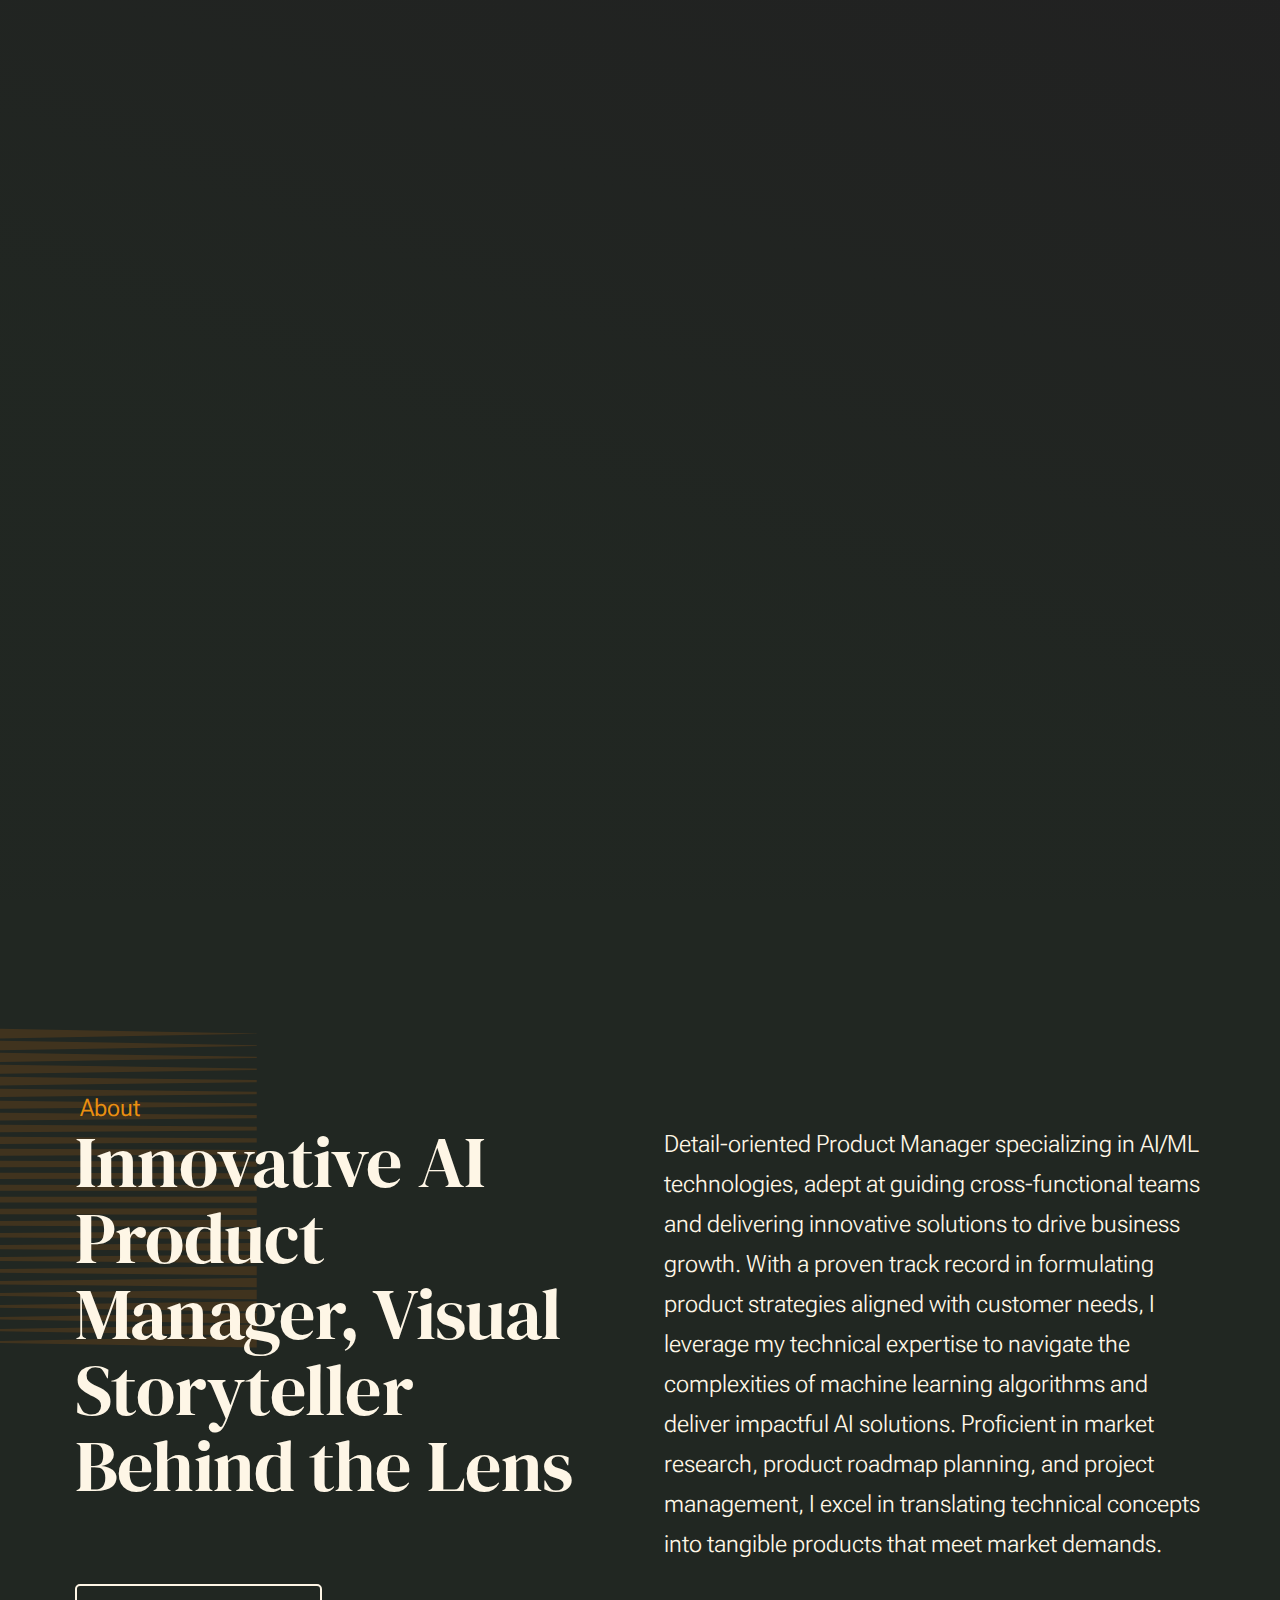
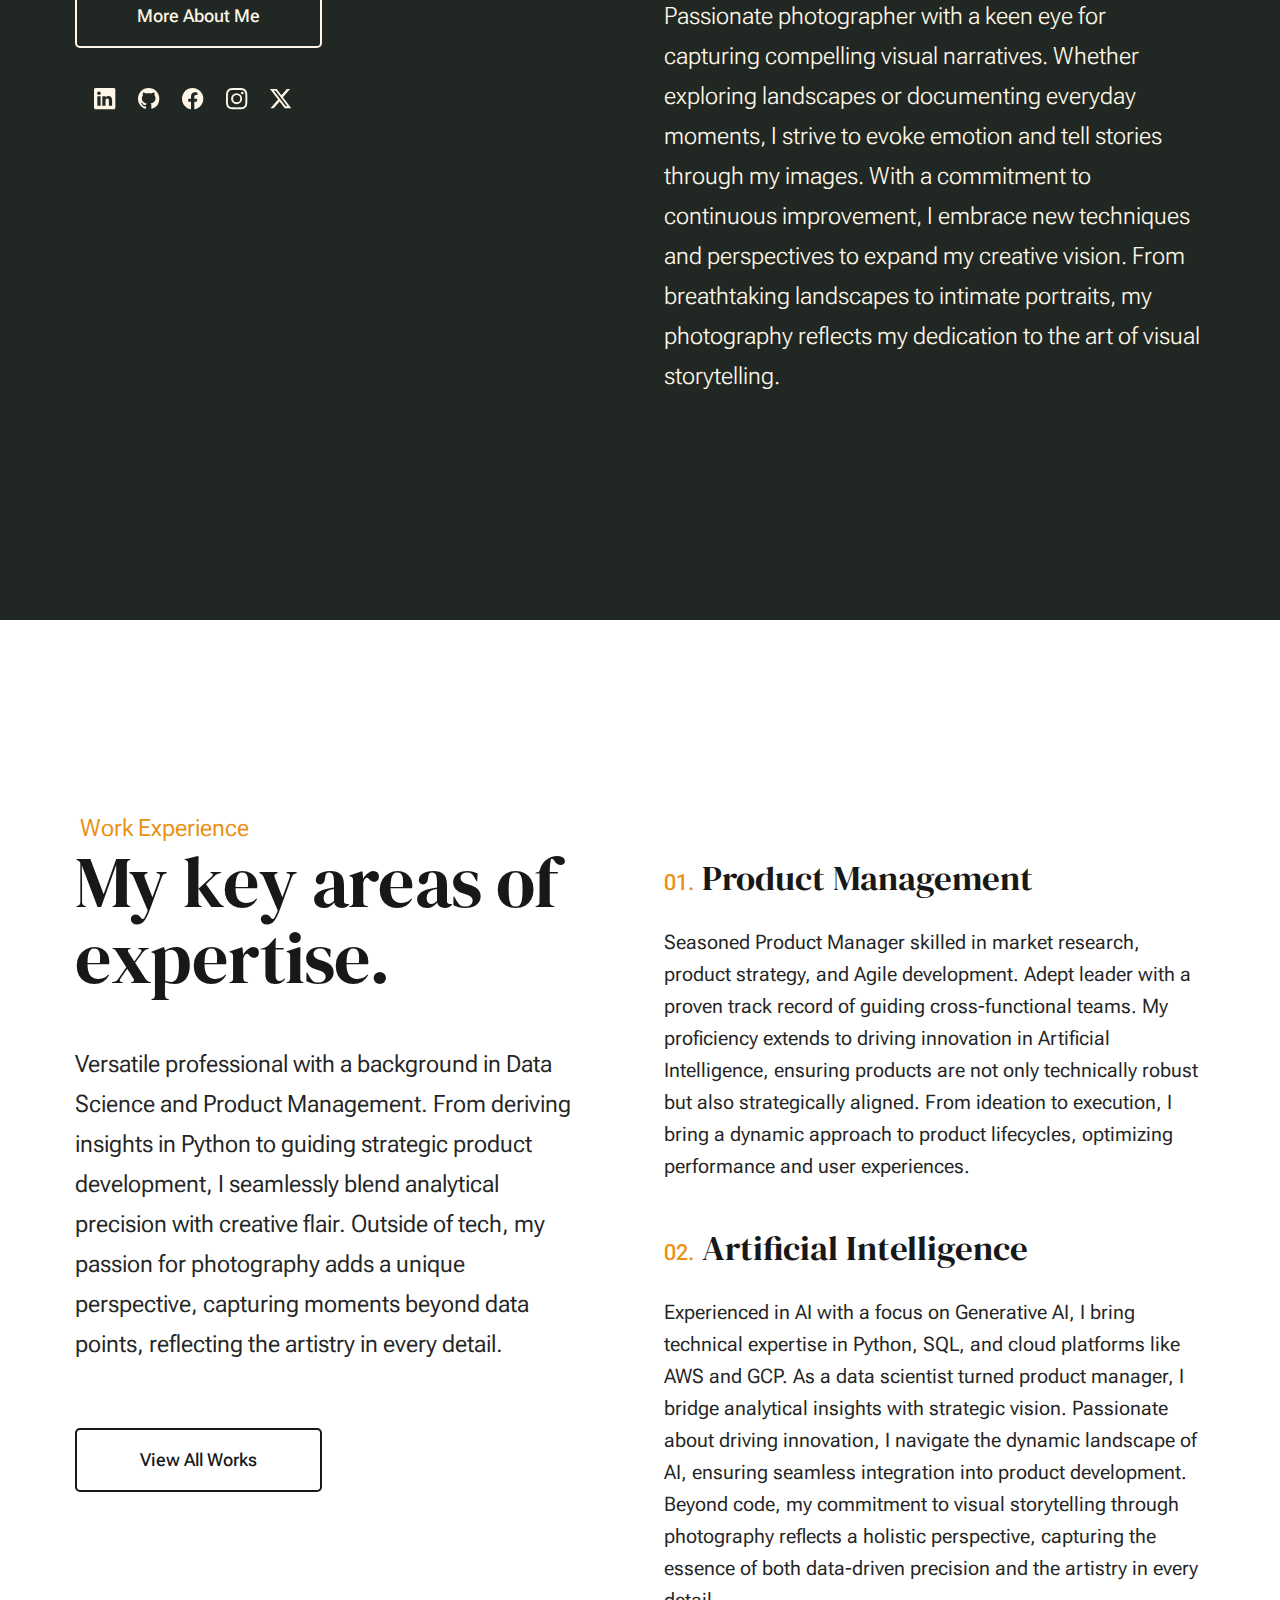
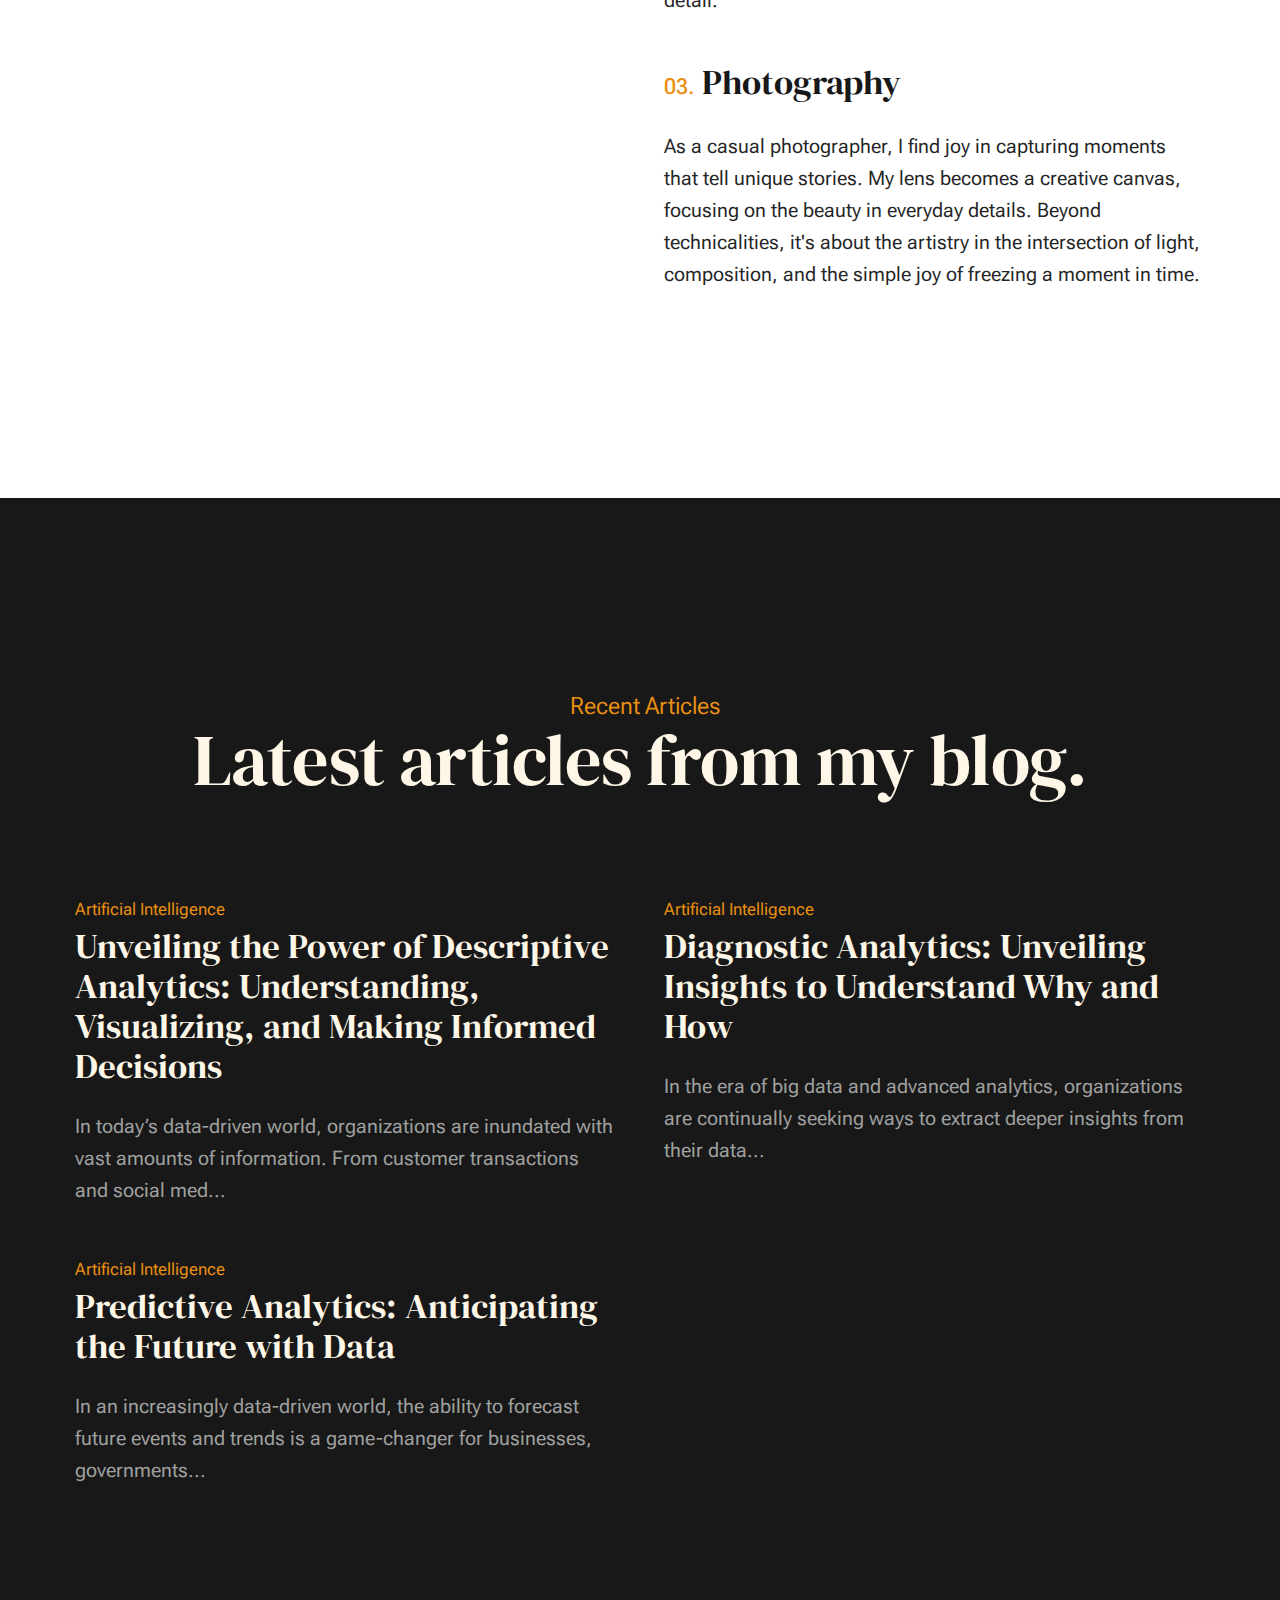
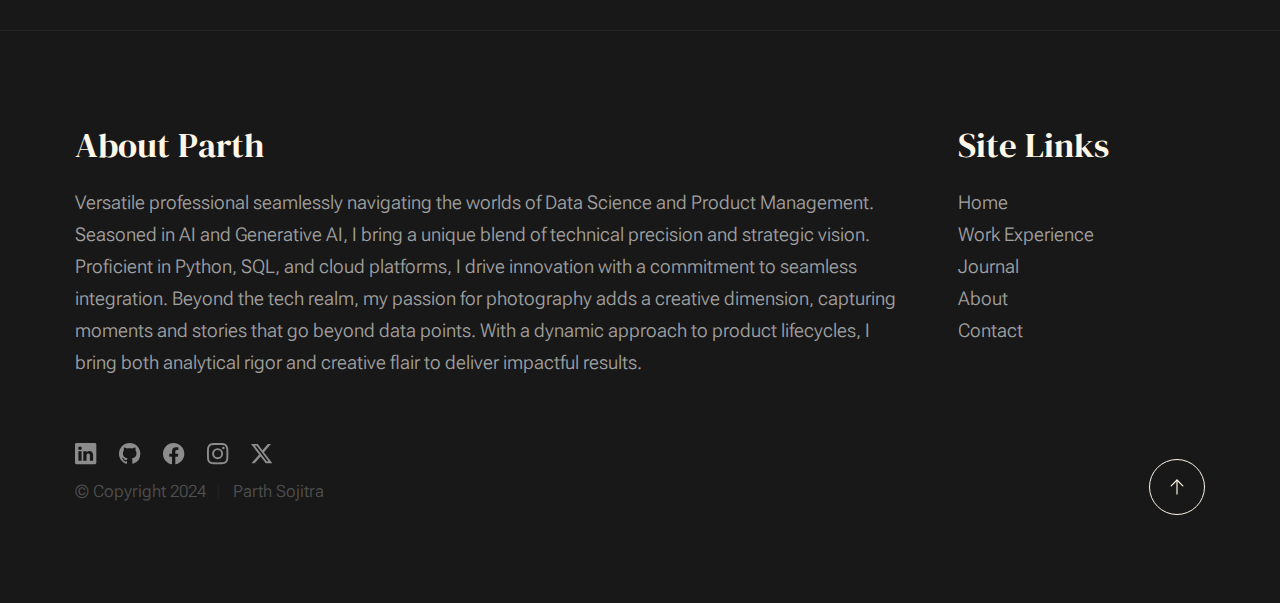
==== commit 24463209: "add predictive analytics blog" ====
--- a/index.html
+++ b/index.html
@@ -2,11 +2,29 @@
 <html lang="en" class="no-js" >
 <head>
 
+    <!-- Google tag (gtag.js) -->
+    <script async src="https://www.googletagmanager.com/gtag/js?id=G-JS3Y0GDHS7"></script>
+    <script>
+      window.dataLayer = window.dataLayer || [];
+      function gtag(){dataLayer.push(arguments);}
+      gtag('js', new Date());
+
+      gtag('config', 'G-JS3Y0GDHS7');
+    </script>
+
     <!--- basic page needs
     ================================================== -->
-    <meta charset="utf-8">
     <meta name="viewport" content="width=device-width, initial-scale=1">
-    <title>Parth Sojitra</title>
+    <meta charset="UTF-8">
+    <meta name="description" content="Explore the portfolio of Parth Sojitra, featuring expertise in AI/ML, innovative projects, and captivating photography. Follow the journey from data science to product management, showcasing a commitment to continuous learning and adaptability.">
+    <meta name="keywords" content="AI, Machine Learning, Data Science, Innovative Projects, Photography, Product Management">
+    <meta name="robots" content="index, follow">
+    <link rel="canonical" href="https://parthsojitra.github.io/">
+    <meta property="og:title" content="Parth Sojitra Portfolio">
+    <meta property="og:description" content="Explore the portfolio of Parth Sojitra, featuring expertise in AI/ML, innovative projects, and captivating photography. Follow the journey from data science to product management, showcasing a commitment to continuous learning and adaptability.">
+    <meta property="og:image" content="https://parthsojitra.github.io/images/parth.jpg">
+    <meta property="og:url" content="https://parthsojitra.github.io/">
+    <title>Parth Sojitra - AI/ML, Projects, Photography Portfolio</title>
 
     <script>
         document.documentElement.classList.remove('no-js');
@@ -278,21 +296,6 @@
 
                     <div class="grid-full s-journal__content-main grid-list-items">
 
-                        <!--<div class="grid-list-items__item blog-card">
-                            <div class="blog-card__header">
-                                <div class="blog-card__cat-links">
-                                    <a href="https://www.dreamhost.com/r.cgi?287326">Sponsored</a>
-                                </div>
-                                <h3 class="blog-card__title"><a href="https://www.dreamhost.com/r.cgi?287326">Need Web Hosting for Your Websites?</a></h3>
-                            </div>
-                            <div class="blog-card__text">
-                                <p>
-                                Need hosting for your website? We would highly recommend <a href="https://www.dreamhost.com/r.cgi?287326">DreamHost</a>.
-                                Enjoy 100% in-house support, guaranteed performance and uptime, 1-click installs, and a super-intuitive control 
-                                panel to make managing your websites and projects easy. <a href="https://www.dreamhost.com/r.cgi?287326">Sign up</a> now to get started.
-                                </p>
-                            </div>
-                        </div> --> <!-- end blog-card --> 
                         <div class="grid-list-items__item blog-card">
                             <div class="blog-card__header">
                                 <div class="blog-card__cat-links">
@@ -306,29 +309,31 @@
                                 </p>
                             </div>
                         </div> <!-- end blog-card -->
+
                         <div class="grid-list-items__item blog-card">
                             <div class="blog-card__header">
                                 <div class="blog-card__cat-links">
-                                    <a href="https://parthsojitra.medium.com/mastering-the-challenge-handling-imbalanced-datasets-in-machine-learning-3b04a21454bb" target="_blank">Artificial Intelligence</a>
+                                    <a href="https://parthsojitra.medium.com/diagnostic-analytics-unveiling-insights-to-understand-why-and-how-d6621a557e1b" target="_blank">Artificial Intelligence</a>
                                 </div>
-                                <h3 class="blog-card__title"><a href="https://parthsojitra.medium.com/mastering-the-challenge-handling-imbalanced-datasets-in-machine-learning-3b04a21454bb" target="_blank">Mastering the Challenge: Handling Imbalanced Datasets in Machine Learning</a></h3>
+                                <h3 class="blog-card__title"><a href="https://parthsojitra.medium.com/diagnostic-analytics-unveiling-insights-to-understand-why-and-how-d6621a557e1b" target="_blank">Diagnostic Analytics: Unveiling Insights to Understand Why and How</a></h3>
                             </div>
                             <div class="blog-card__text">
                                 <p>
-                                In the realm of machine learning, datasets often tell a story. They contain insights, trends, and patterns waiting to be uncovered...
+                                In the era of big data and advanced analytics, organizations are continually seeking ways to extract deeper insights from their data...
                                 </p>
                             </div>
-                        </div> <!-- end blog card -->
+                        </div> <!-- end blog-card -->
+
                         <div class="grid-list-items__item blog-card">
                             <div class="blog-card__header">
                                 <div class="blog-card__cat-links">
-                                    <a href="https://parthsojitra.medium.com/striking-the-balance-overfitting-and-underfitting-in-machine-learning-14870db2aae0" target="_blank">Artificial Intelligence</a>
+                                    <a href="https://parthsojitra.medium.com/predictive-analytics-anticipating-the-future-with-data-a79c2e2bd12d" target="_blank">Artificial Intelligence</a>
                                 </div>
-                                <h3 class="blog-card__title"><a href="https://parthsojitra.medium.com/striking-the-balance-overfitting-and-underfitting-in-machine-learning-14870db2aae0" target="_blank">Striking the Balance: Overfitting and Underfitting in Machine Learning</a></h3>
+                                <h3 class="blog-card__title"><a href="https://parthsojitra.medium.com/predictive-analytics-anticipating-the-future-with-data-a79c2e2bd12d" target="_blank">Predictive Analytics: Anticipating the Future with Data</a></h3>
                             </div>
                             <div class="blog-card__text">
                                 <p>
-                                Introduction In the realm of machine learning and data science, the ultimate goal is to create models that generalize well to unseen data...
+                                In an increasingly data-driven world, the ability to forecast future events and trends is a game-changer for businesses, governments...
                                 </p>
                             </div>
                         </div> <!-- end blog-card -->
@@ -361,21 +366,6 @@
                         <li><a href="contact">Contact</a></li>
                     </ul>
                 </div>
-                <!--<div class="column xl-3 lg-6 md-12 tab-12 s-footer__block s-footer__newsletter">
-                    <h3>Newsletter</h3>
-
-                    <p>
-                    Lorem ipsum dolor sit amet consectetur, adipisicing elit. Facere ratione dignissimos.
-                    </p>
-
-                    <div class="subscribe-form">
-                        <form id="mc-form" class="mc-form">
-                            <input type="email" name="EMAIL" id="mce-EMAIL" class="u-fullwidth text-center" placeholder="Your Email Address" title="The domain portion of the email address is invalid (the portion after the @)." pattern="^([^\x00-\x20\x22\x28\x29\x2c\x2e\x3a-\x3c\x3e\x40\x5b-\x5d\x7f-\xff]+|\x22([^\x0d\x22\x5c\x80-\xff]|\x5c[\x00-\x7f])*\x22)(\x2e([^\x00-\x20\x22\x28\x29\x2c\x2e\x3a-\x3c\x3e\x40\x5b-\x5d\x7f-\xff]+|\x22([^\x0d\x22\x5c\x80-\xff]|\x5c[\x00-\x7f])*\x22))*\x40([^\x00-\x20\x22\x28\x29\x2c\x2e\x3a-\x3c\x3e\x40\x5b-\x5d\x7f-\xff]+|\x5b([^\x0d\x5b-\x5d\x80-\xff]|\x5c[\x00-\x7f])*\x5d)(\x2e([^\x00-\x20\x22\x28\x29\x2c\x2e\x3a-\x3c\x3e\x40\x5b-\x5d\x7f-\xff]+|\x5b([^\x0d\x5b-\x5d\x80-\xff]|\x5c[\x00-\x7f])*\x5d))*(\.\w{2,})+$" required>
-                            <input type="submit" name="subscribe" value="Subscribe" class="btn btn--primary btn--small u-fullwidth">
-                            <div class="mc-status"></div>
-                        </form>
-                    </div>
-                </div> -->
             </div>    
             
             <div class="row s-footer__bottom">
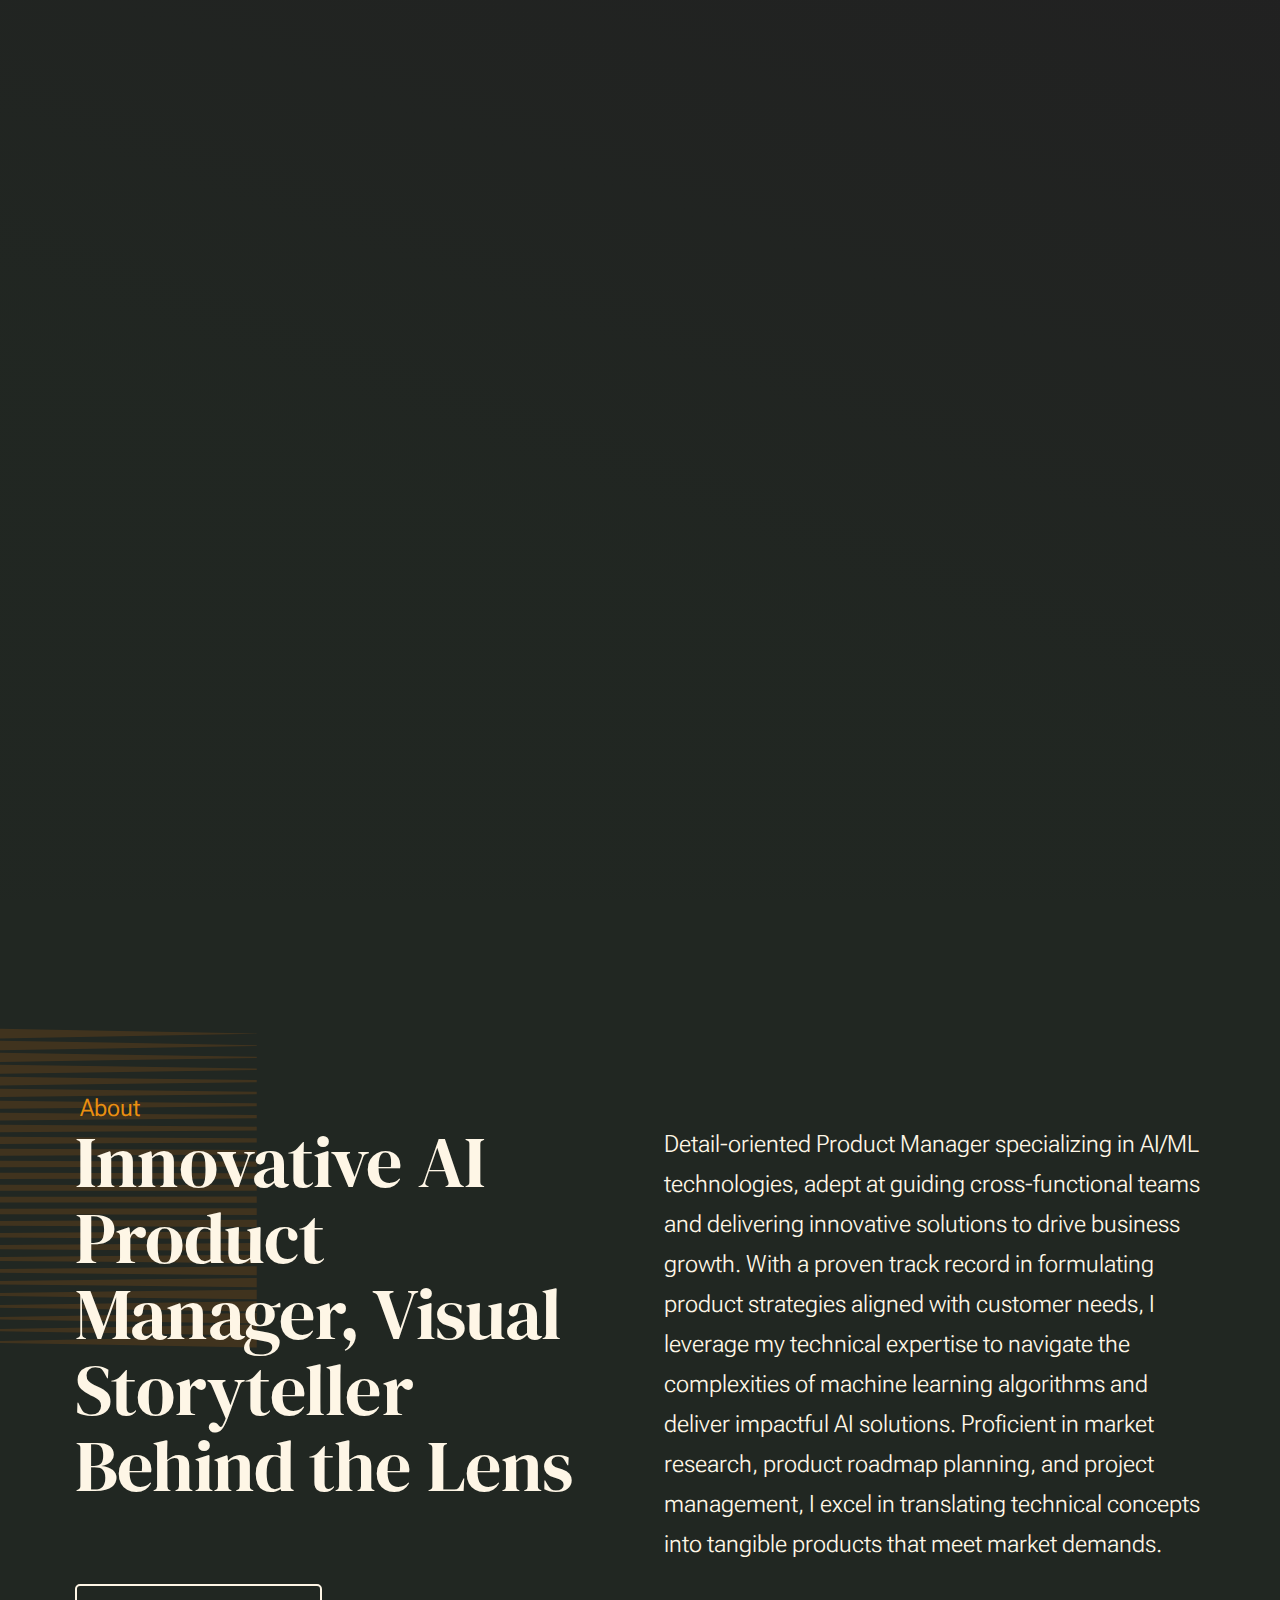
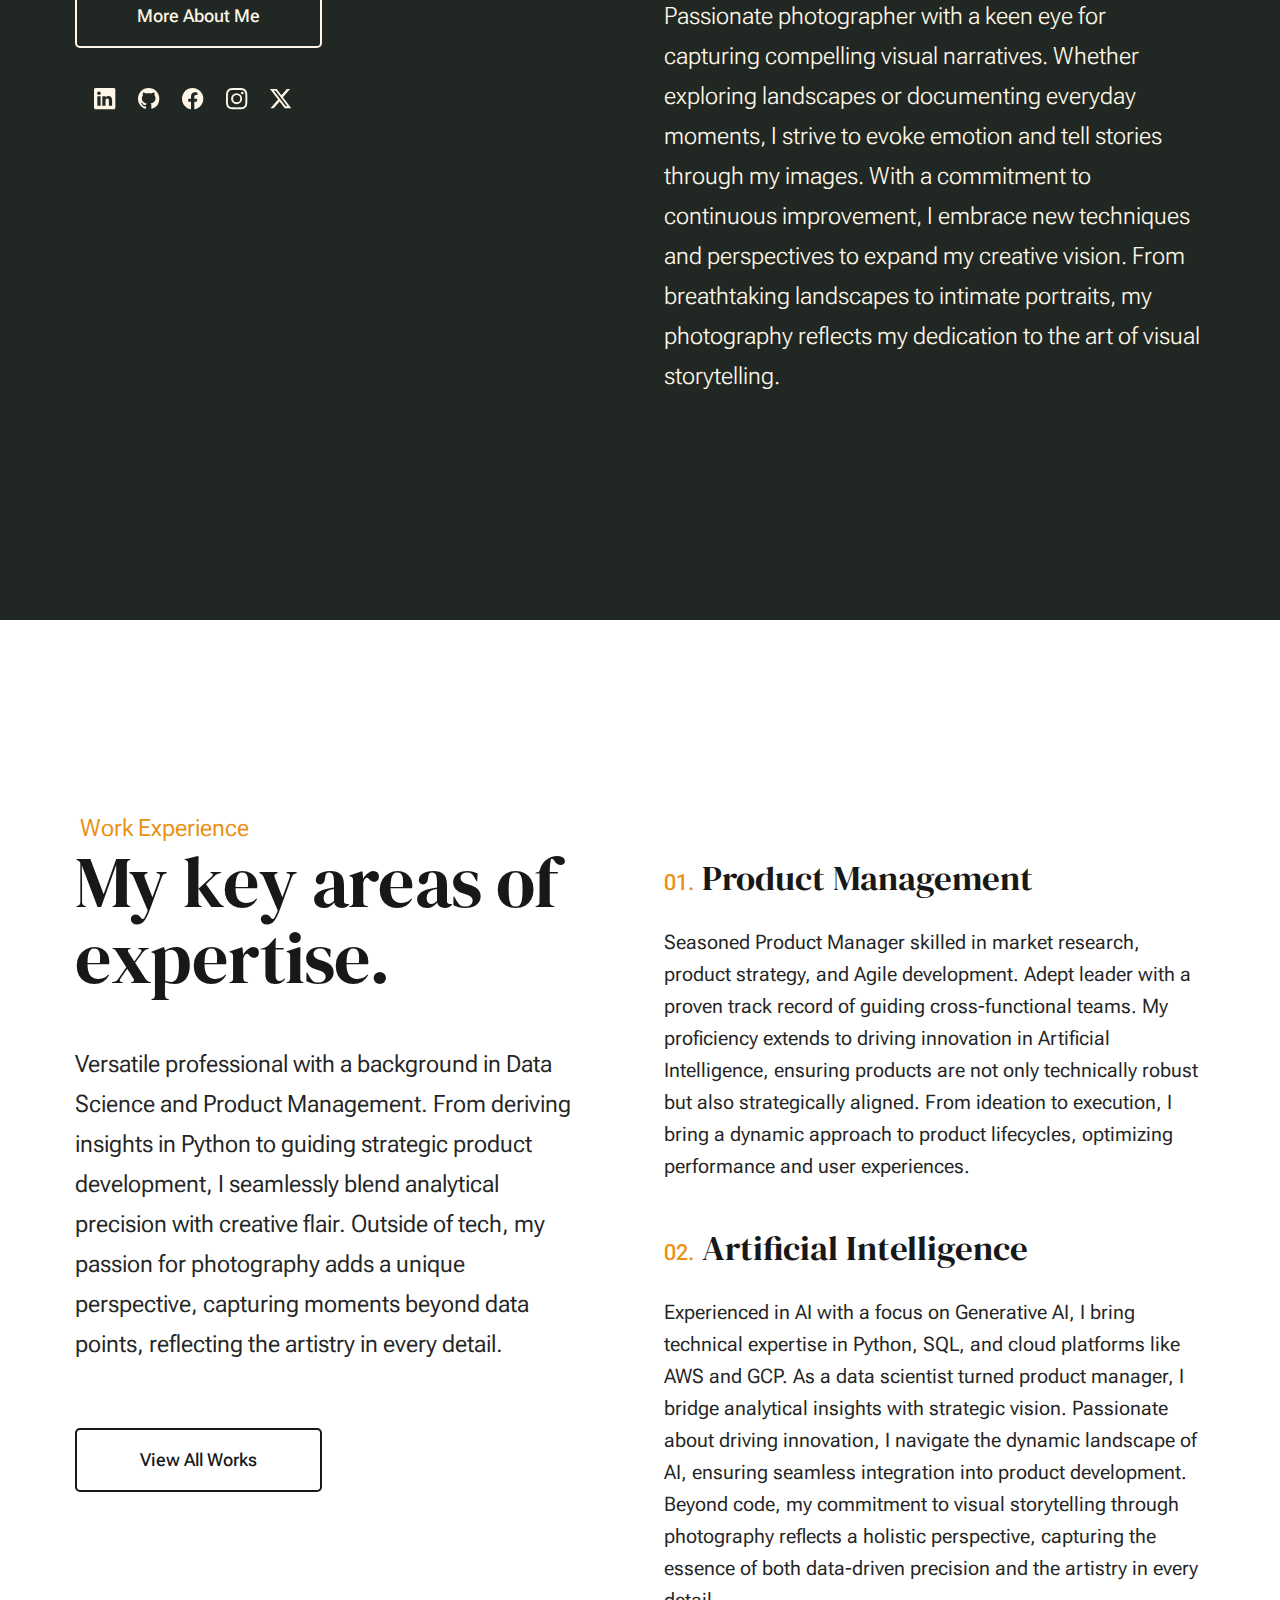
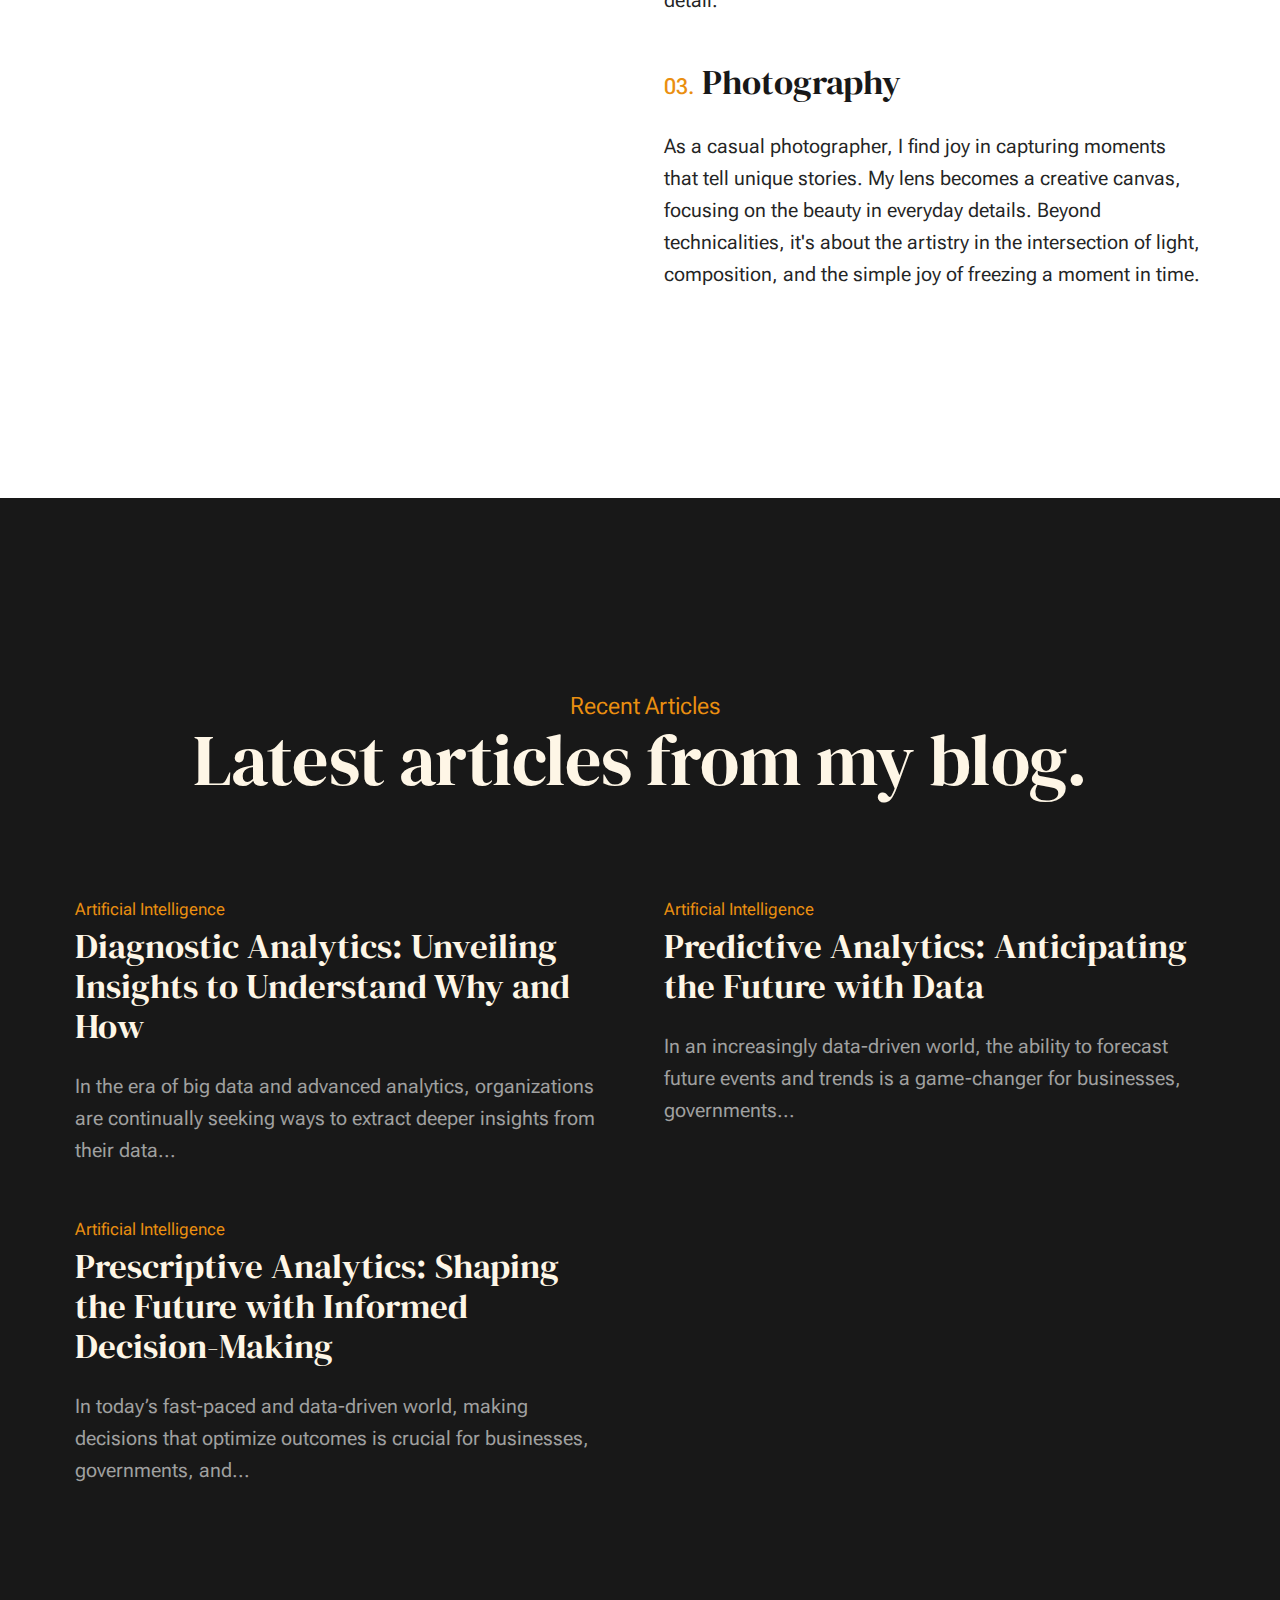
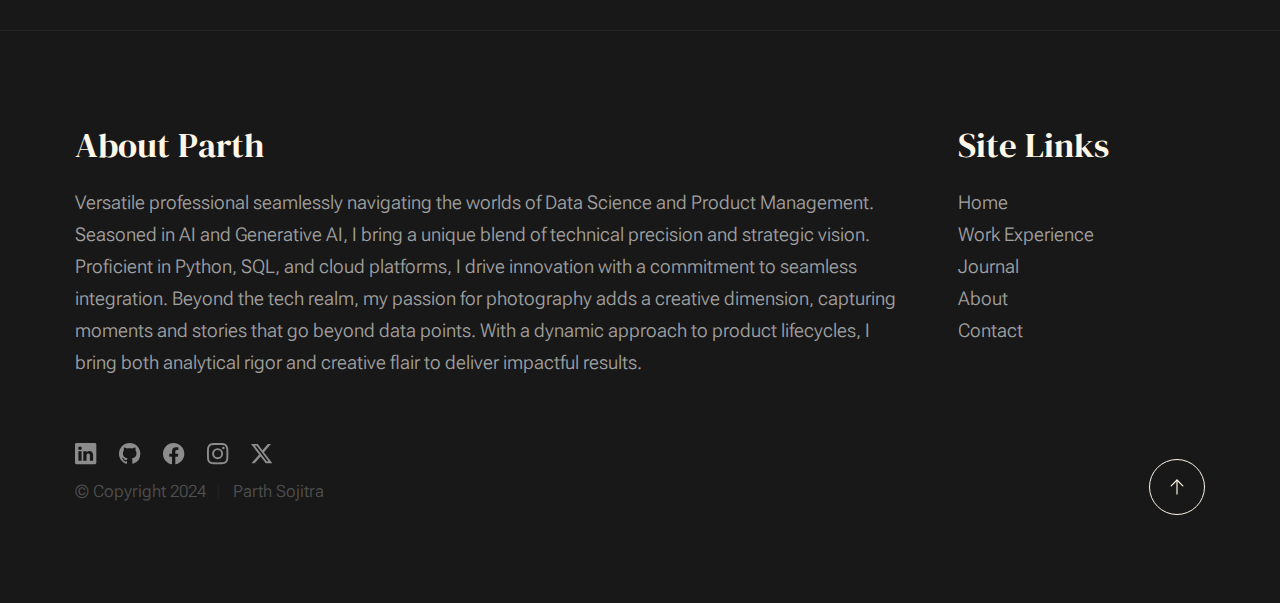
==== commit 5b65068b: "add prescriptive analytics blog" ====
--- a/index.html
+++ b/index.html
@@ -299,20 +299,6 @@
                         <div class="grid-list-items__item blog-card">
                             <div class="blog-card__header">
                                 <div class="blog-card__cat-links">
-                                    <a href="https://parthsojitra.medium.com/unveiling-the-power-of-descriptive-analytics-understanding-visualizing-and-making-informed-05419074bf32" target="_blank">Artificial Intelligence</a>
-                                </div>
-                                <h3 class="blog-card__title"><a href="https://parthsojitra.medium.com/unveiling-the-power-of-descriptive-analytics-understanding-visualizing-and-making-informed-05419074bf32" target="_blank">Unveiling the Power of Descriptive Analytics: Understanding, Visualizing, and Making Informed Decisions</a></h3>
-                            </div>
-                            <div class="blog-card__text">
-                                <p>
-                                In today’s data-driven world, organizations are inundated with vast amounts of information. From customer transactions and social med...
-                                </p>
-                            </div>
-                        </div> <!-- end blog-card -->
-
-                        <div class="grid-list-items__item blog-card">
-                            <div class="blog-card__header">
-                                <div class="blog-card__cat-links">
                                     <a href="https://parthsojitra.medium.com/diagnostic-analytics-unveiling-insights-to-understand-why-and-how-d6621a557e1b" target="_blank">Artificial Intelligence</a>
                                 </div>
                                 <h3 class="blog-card__title"><a href="https://parthsojitra.medium.com/diagnostic-analytics-unveiling-insights-to-understand-why-and-how-d6621a557e1b" target="_blank">Diagnostic Analytics: Unveiling Insights to Understand Why and How</a></h3>
@@ -334,6 +320,20 @@
                             <div class="blog-card__text">
                                 <p>
                                 In an increasingly data-driven world, the ability to forecast future events and trends is a game-changer for businesses, governments...
+                                </p>
+                            </div>
+                        </div> <!-- end blog-card -->
+
+                        <div class="grid-list-items__item blog-card">
+                            <div class="blog-card__header">
+                                <div class="blog-card__cat-links">
+                                    <a href="https://parthsojitra.medium.com/prescriptive-analytics-shaping-the-future-with-informed-decision-making-c5d8ceb0dae0" target="_blank">Artificial Intelligence</a>
+                                </div>
+                                <h3 class="blog-card__title"><a href="https://parthsojitra.medium.com/prescriptive-analytics-shaping-the-future-with-informed-decision-making-c5d8ceb0dae0" target="_blank">Prescriptive Analytics: Shaping the Future with Informed Decision-Making</a></h3>
+                            </div>
+                            <div class="blog-card__text">
+                                <p>
+                                In today’s fast-paced and data-driven world, making decisions that optimize outcomes is crucial for businesses, governments, and...
                                 </p>
                             </div>
                         </div> <!-- end blog-card -->
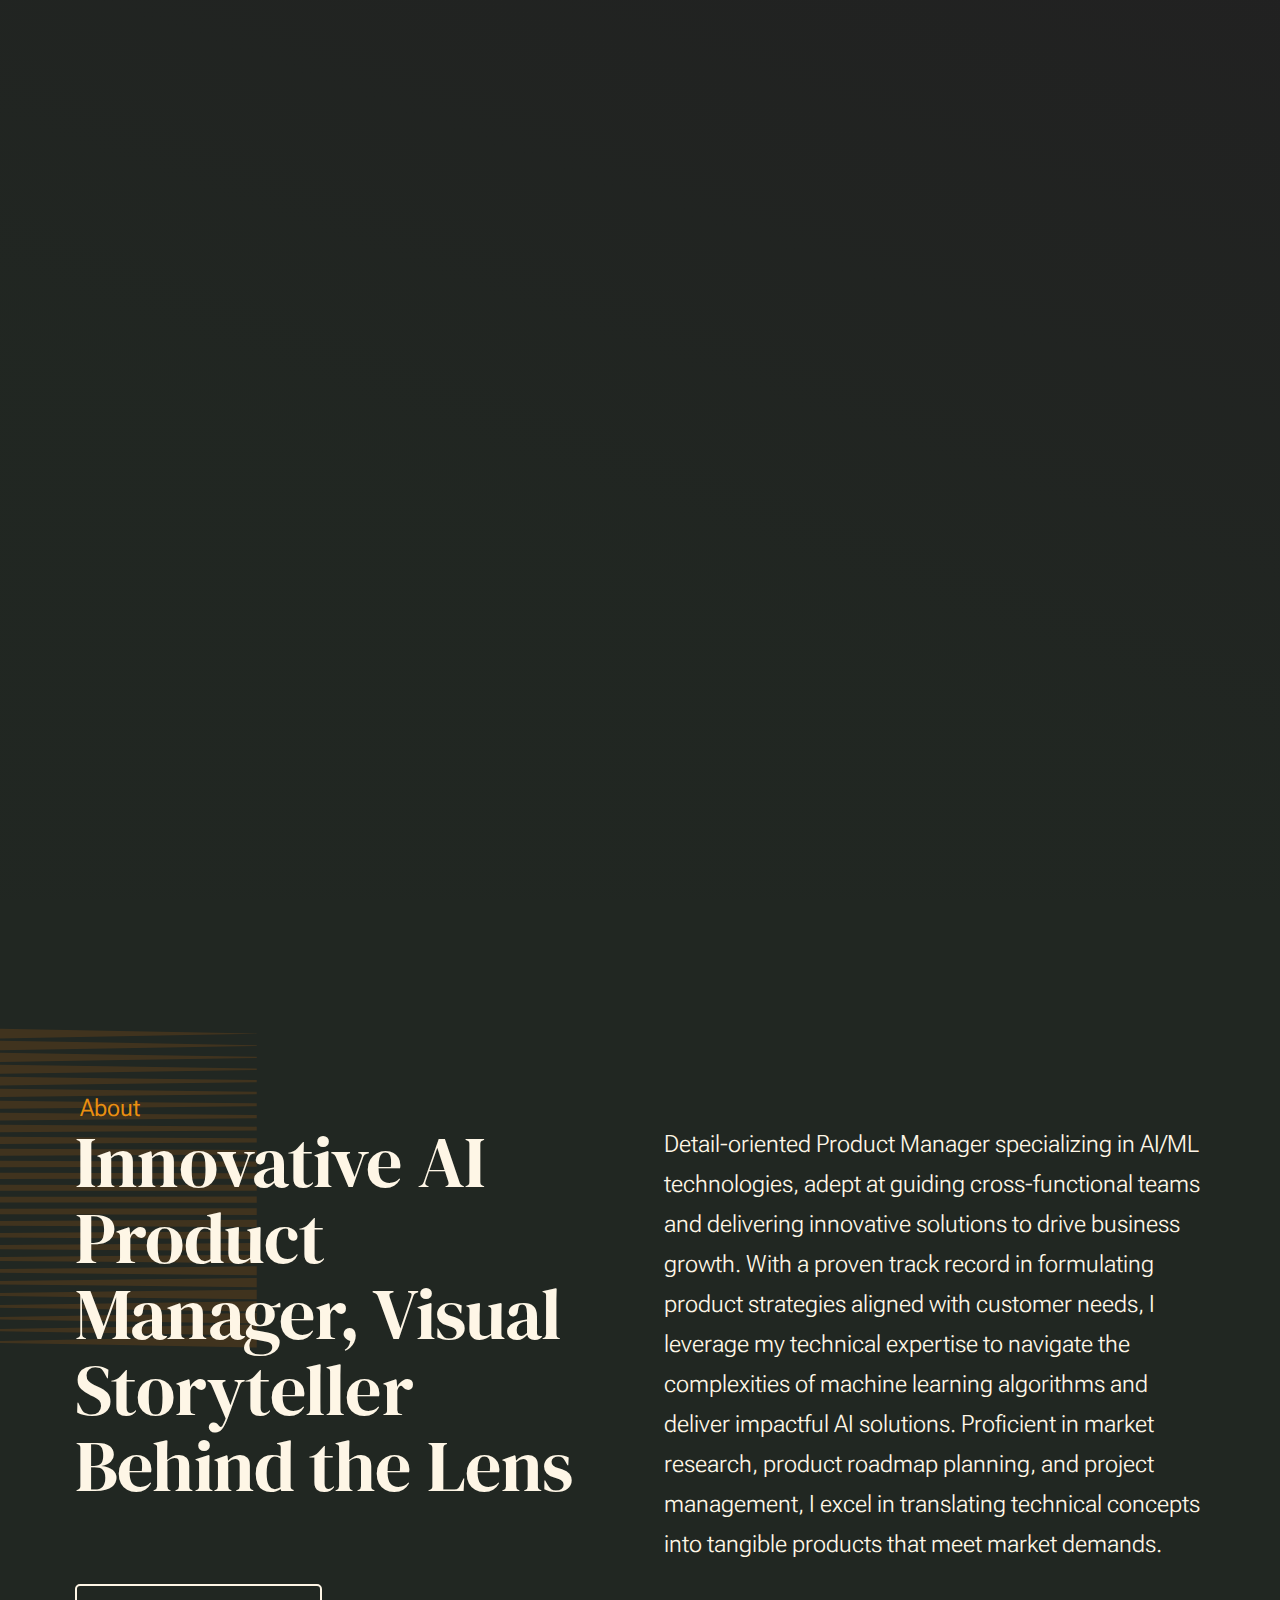
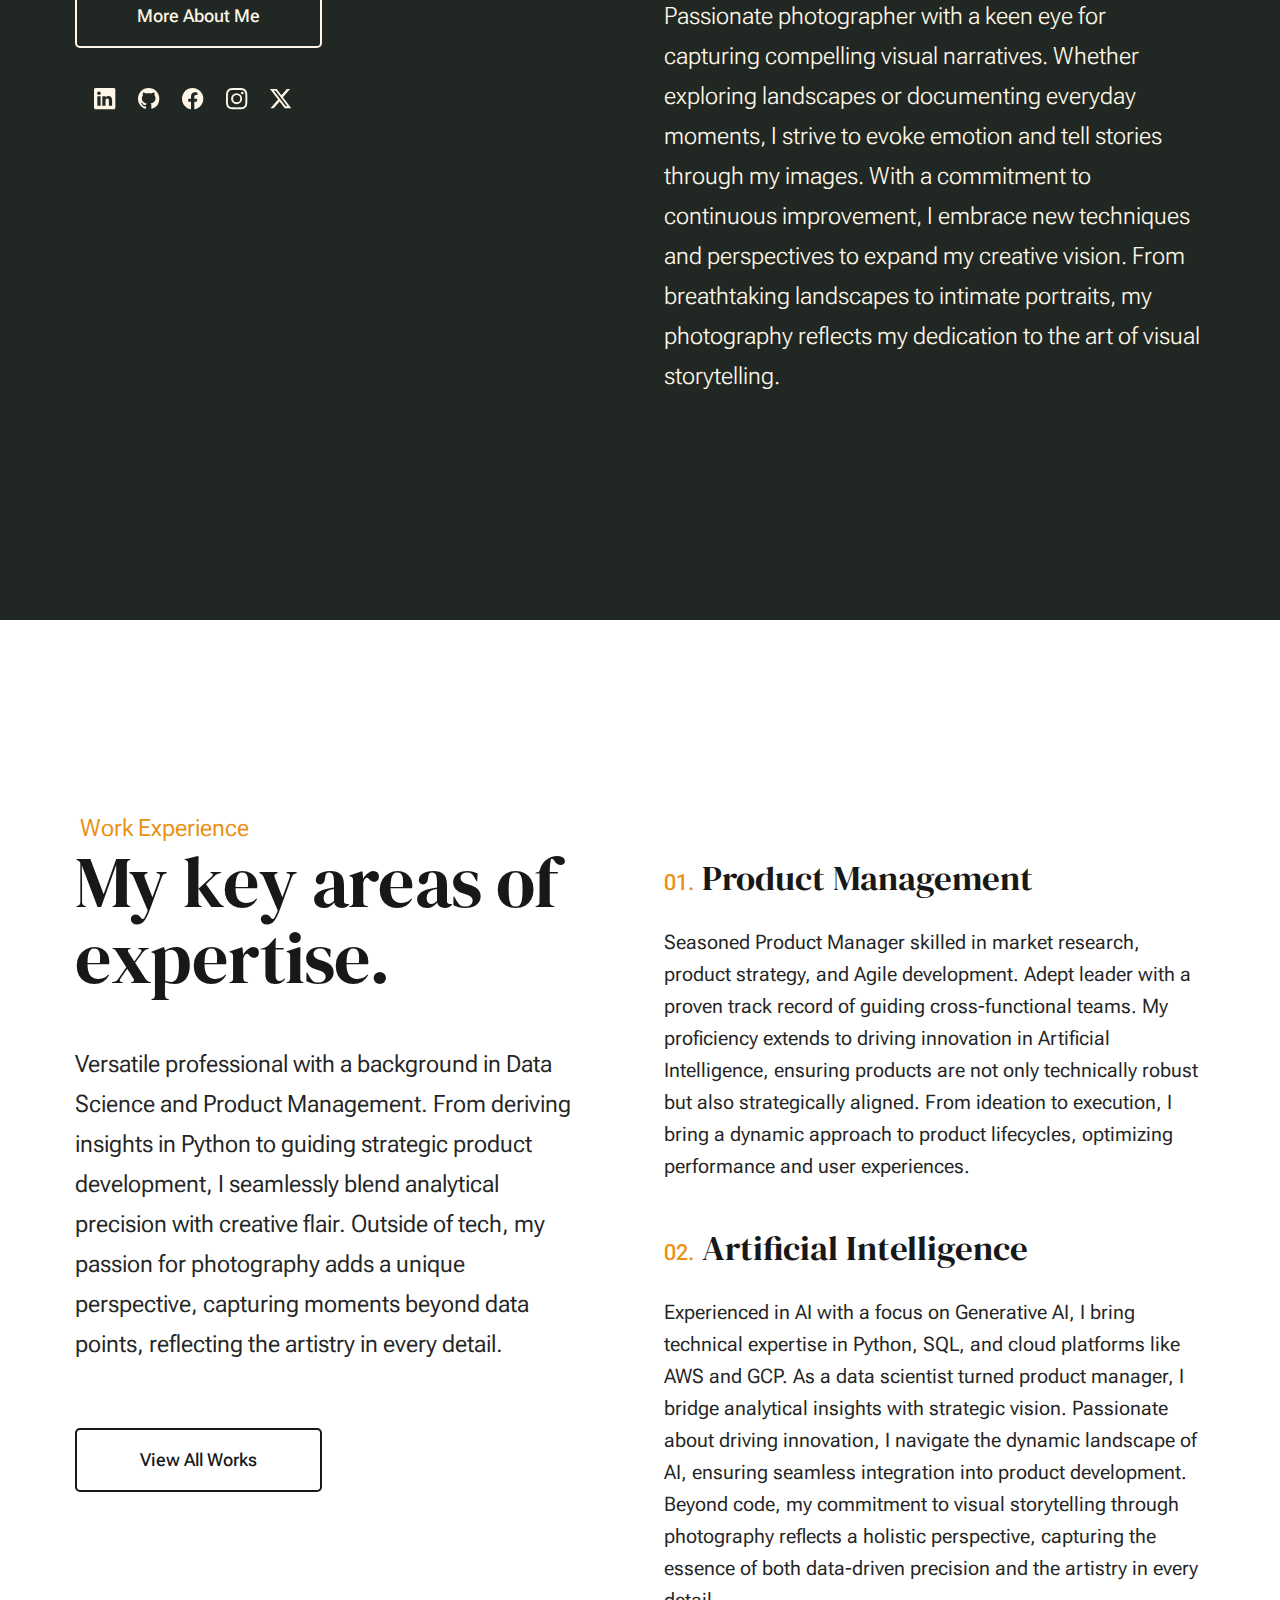
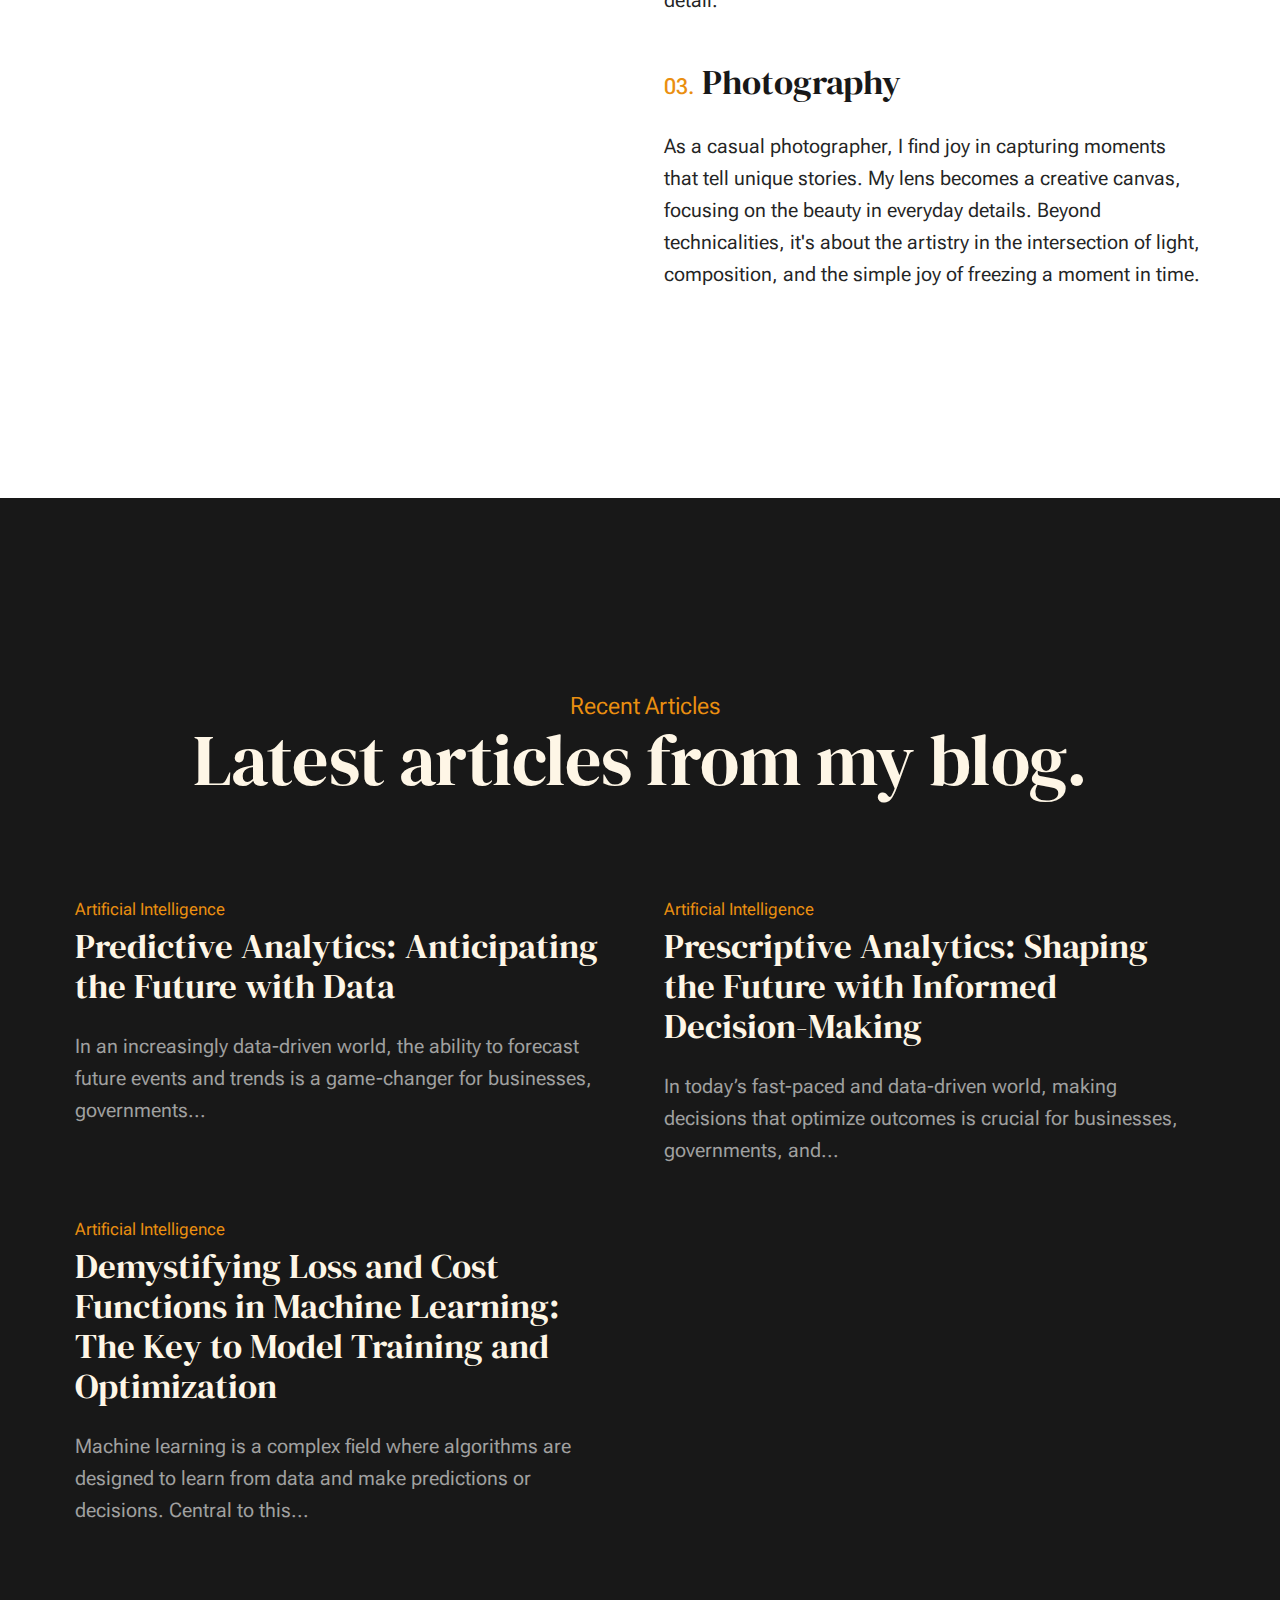
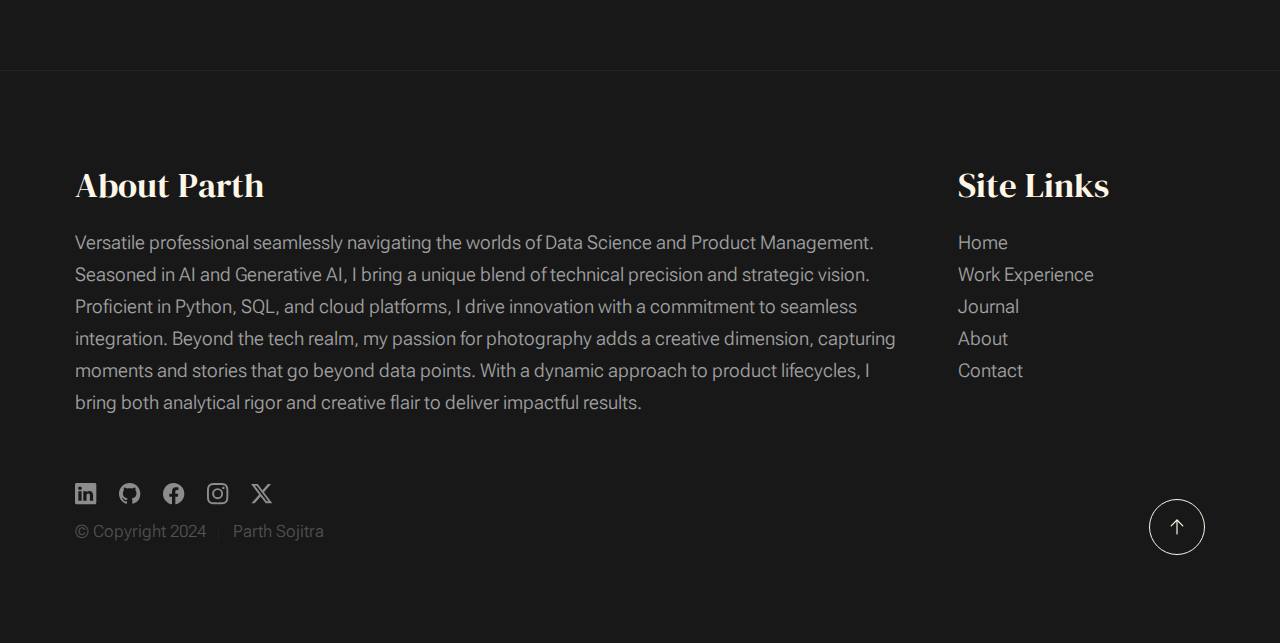
==== commit d02d9842: "add new blog" ====
--- a/index.html
+++ b/index.html
@@ -299,20 +299,6 @@
                         <div class="grid-list-items__item blog-card">
                             <div class="blog-card__header">
                                 <div class="blog-card__cat-links">
-                                    <a href="https://parthsojitra.medium.com/diagnostic-analytics-unveiling-insights-to-understand-why-and-how-d6621a557e1b" target="_blank">Artificial Intelligence</a>
-                                </div>
-                                <h3 class="blog-card__title"><a href="https://parthsojitra.medium.com/diagnostic-analytics-unveiling-insights-to-understand-why-and-how-d6621a557e1b" target="_blank">Diagnostic Analytics: Unveiling Insights to Understand Why and How</a></h3>
-                            </div>
-                            <div class="blog-card__text">
-                                <p>
-                                In the era of big data and advanced analytics, organizations are continually seeking ways to extract deeper insights from their data...
-                                </p>
-                            </div>
-                        </div> <!-- end blog-card -->
-
-                        <div class="grid-list-items__item blog-card">
-                            <div class="blog-card__header">
-                                <div class="blog-card__cat-links">
                                     <a href="https://parthsojitra.medium.com/predictive-analytics-anticipating-the-future-with-data-a79c2e2bd12d" target="_blank">Artificial Intelligence</a>
                                 </div>
                                 <h3 class="blog-card__title"><a href="https://parthsojitra.medium.com/predictive-analytics-anticipating-the-future-with-data-a79c2e2bd12d" target="_blank">Predictive Analytics: Anticipating the Future with Data</a></h3>
@@ -334,6 +320,20 @@
                             <div class="blog-card__text">
                                 <p>
                                 In today’s fast-paced and data-driven world, making decisions that optimize outcomes is crucial for businesses, governments, and...
+                                </p>
+                            </div>
+                        </div> <!-- end blog-card -->
+
+                        <div class="grid-list-items__item blog-card">
+                            <div class="blog-card__header">
+                                <div class="blog-card__cat-links">
+                                    <a href="https://parthsojitra.medium.com/demystifying-loss-and-cost-functions-in-machine-learning-the-key-to-model-training-and-b0d91714dace" target="_blank">Artificial Intelligence</a>
+                                </div>
+                                <h3 class="blog-card__title"><a href="https://parthsojitra.medium.com/demystifying-loss-and-cost-functions-in-machine-learning-the-key-to-model-training-and-b0d91714dace" target="_blank">Demystifying Loss and Cost Functions in Machine Learning: The Key to Model Training and Optimization</a></h3>
+                            </div>
+                            <div class="blog-card__text">
+                                <p>
+                                Machine learning is a complex field where algorithms are designed to learn from data and make predictions or decisions. Central to this...
                                 </p>
                             </div>
                         </div> <!-- end blog-card -->
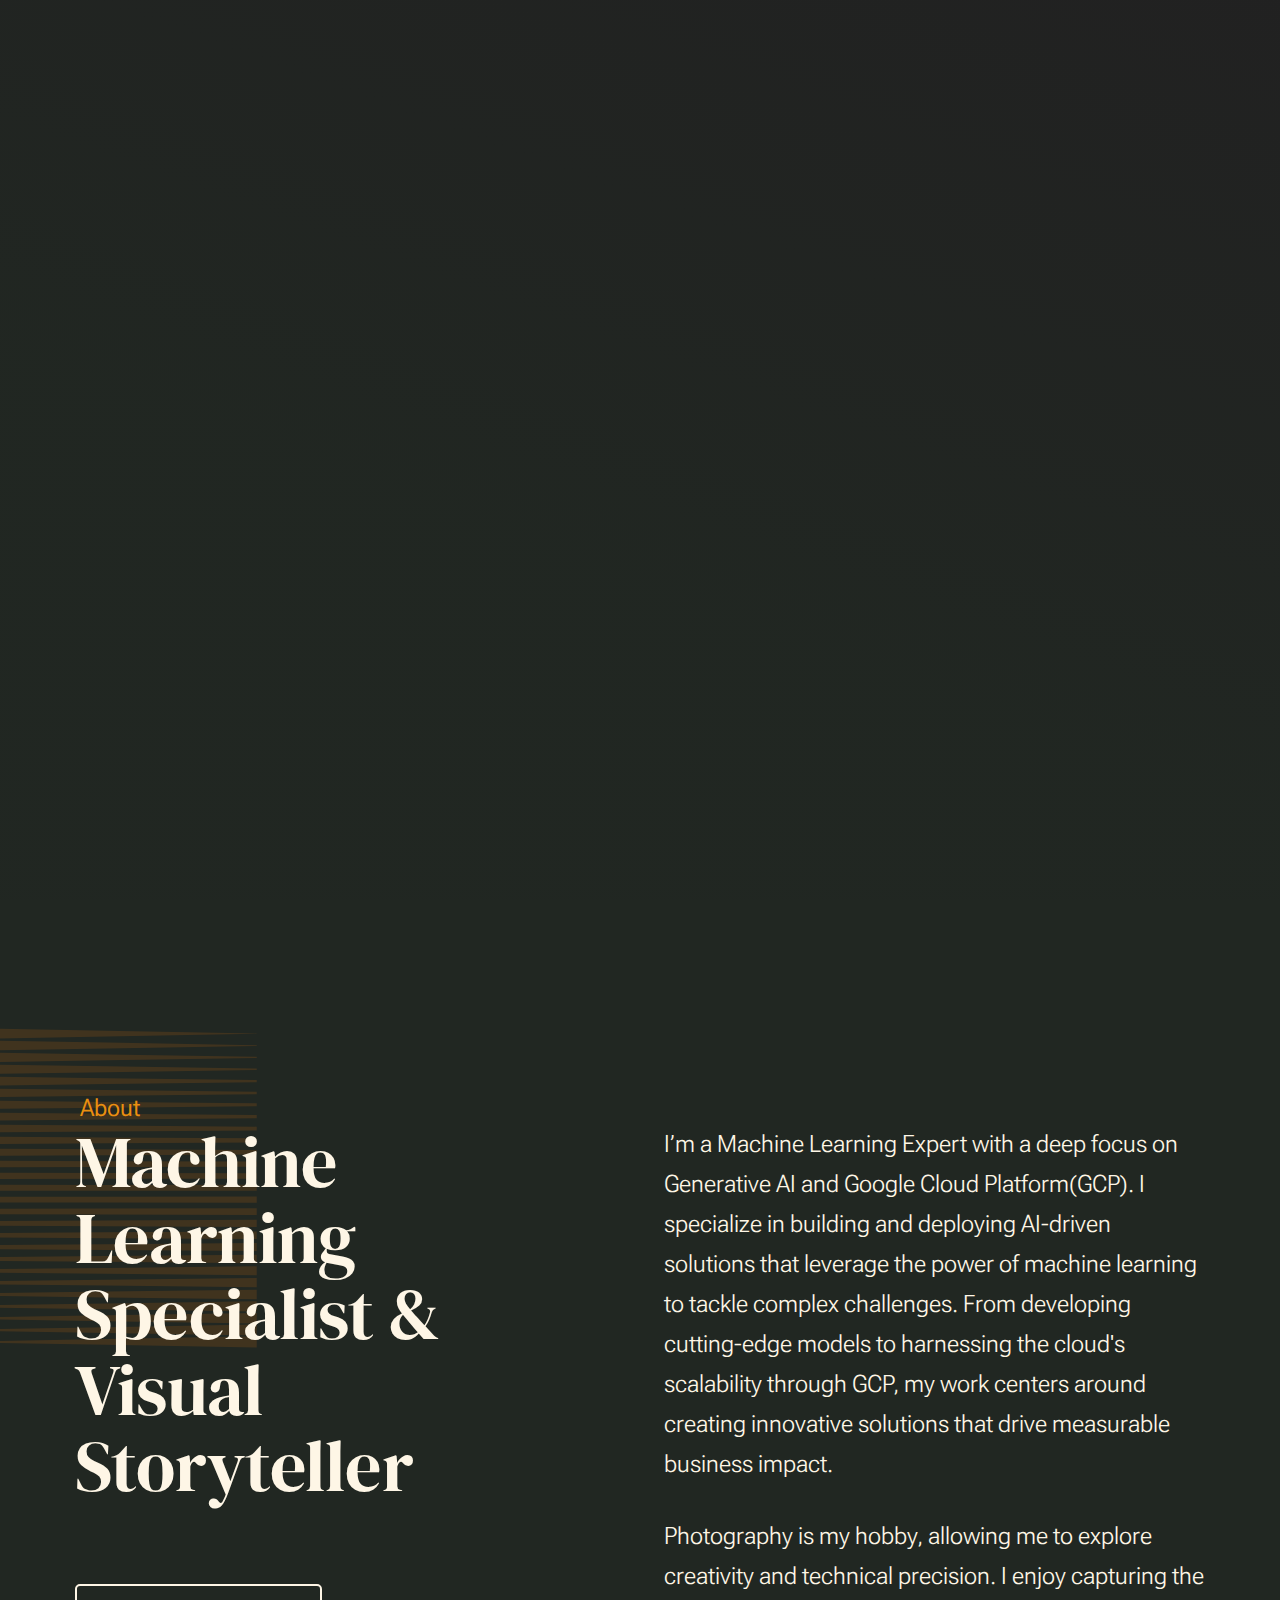
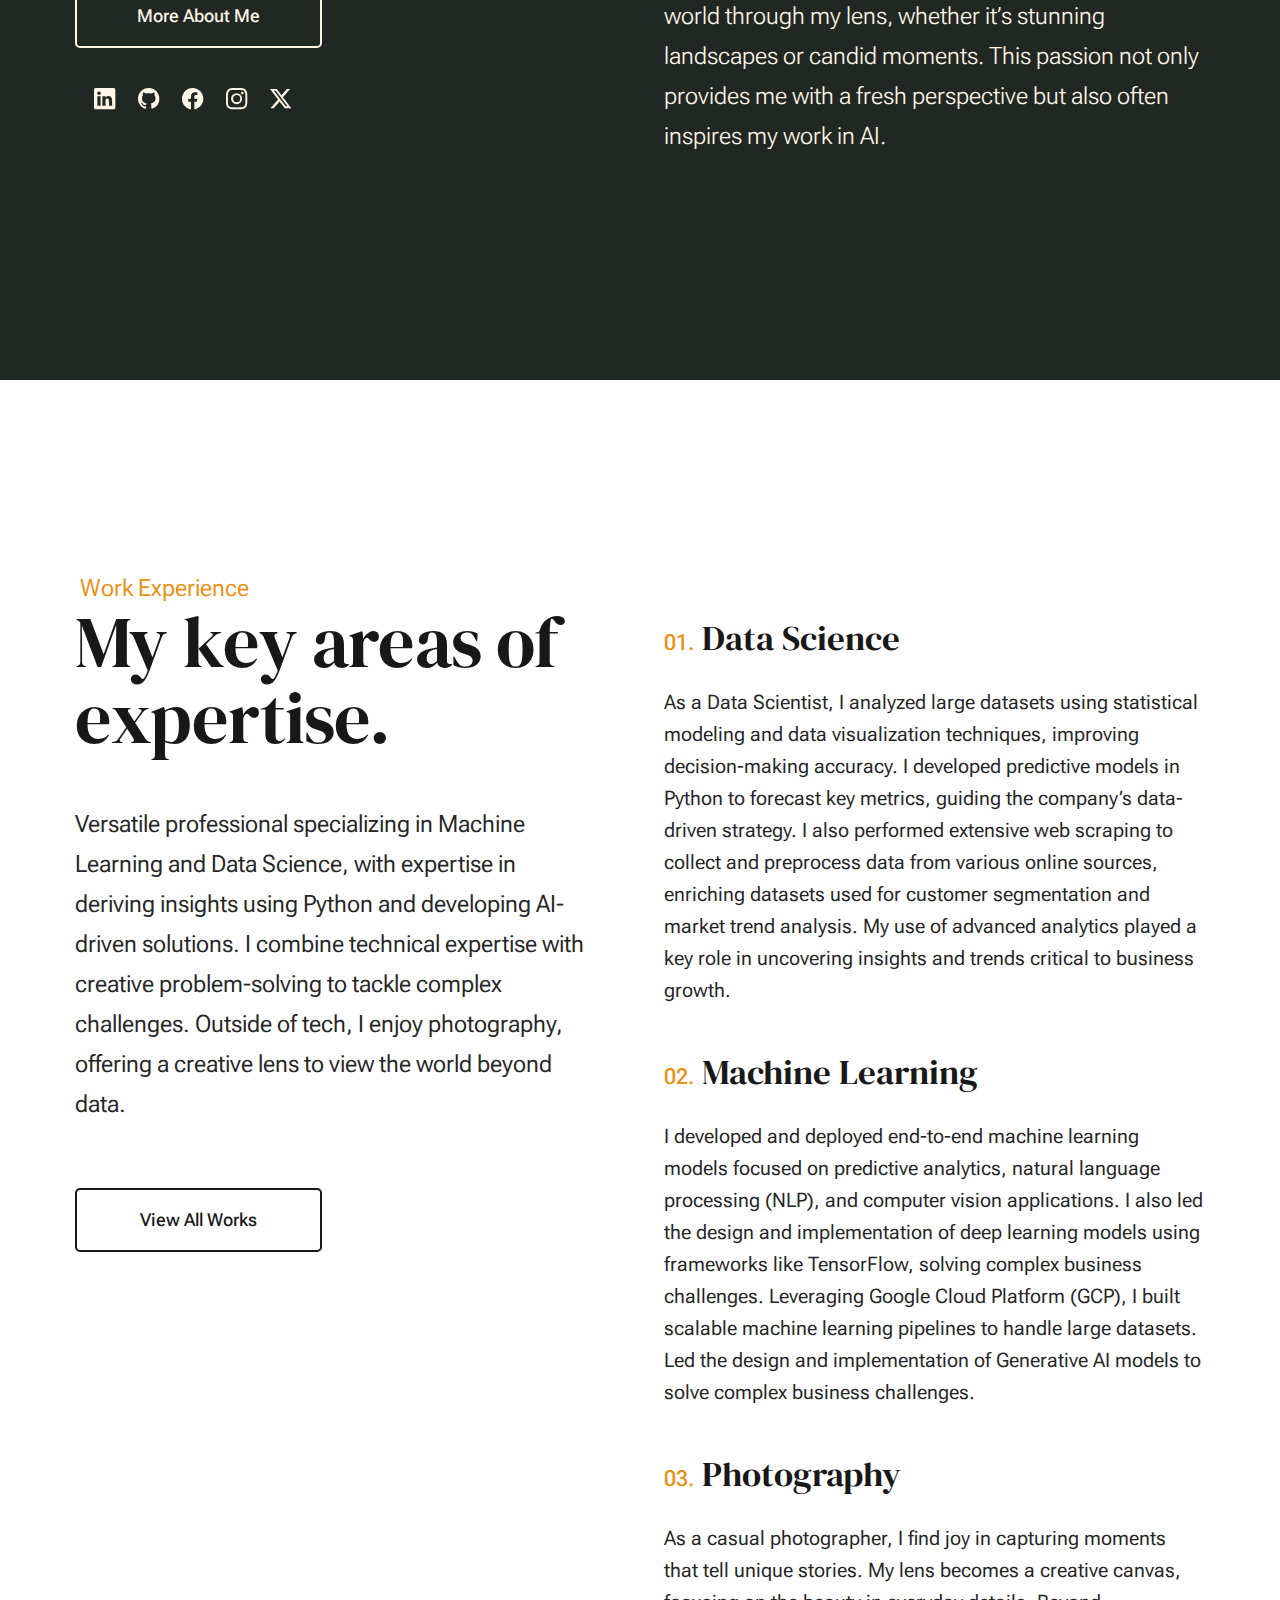
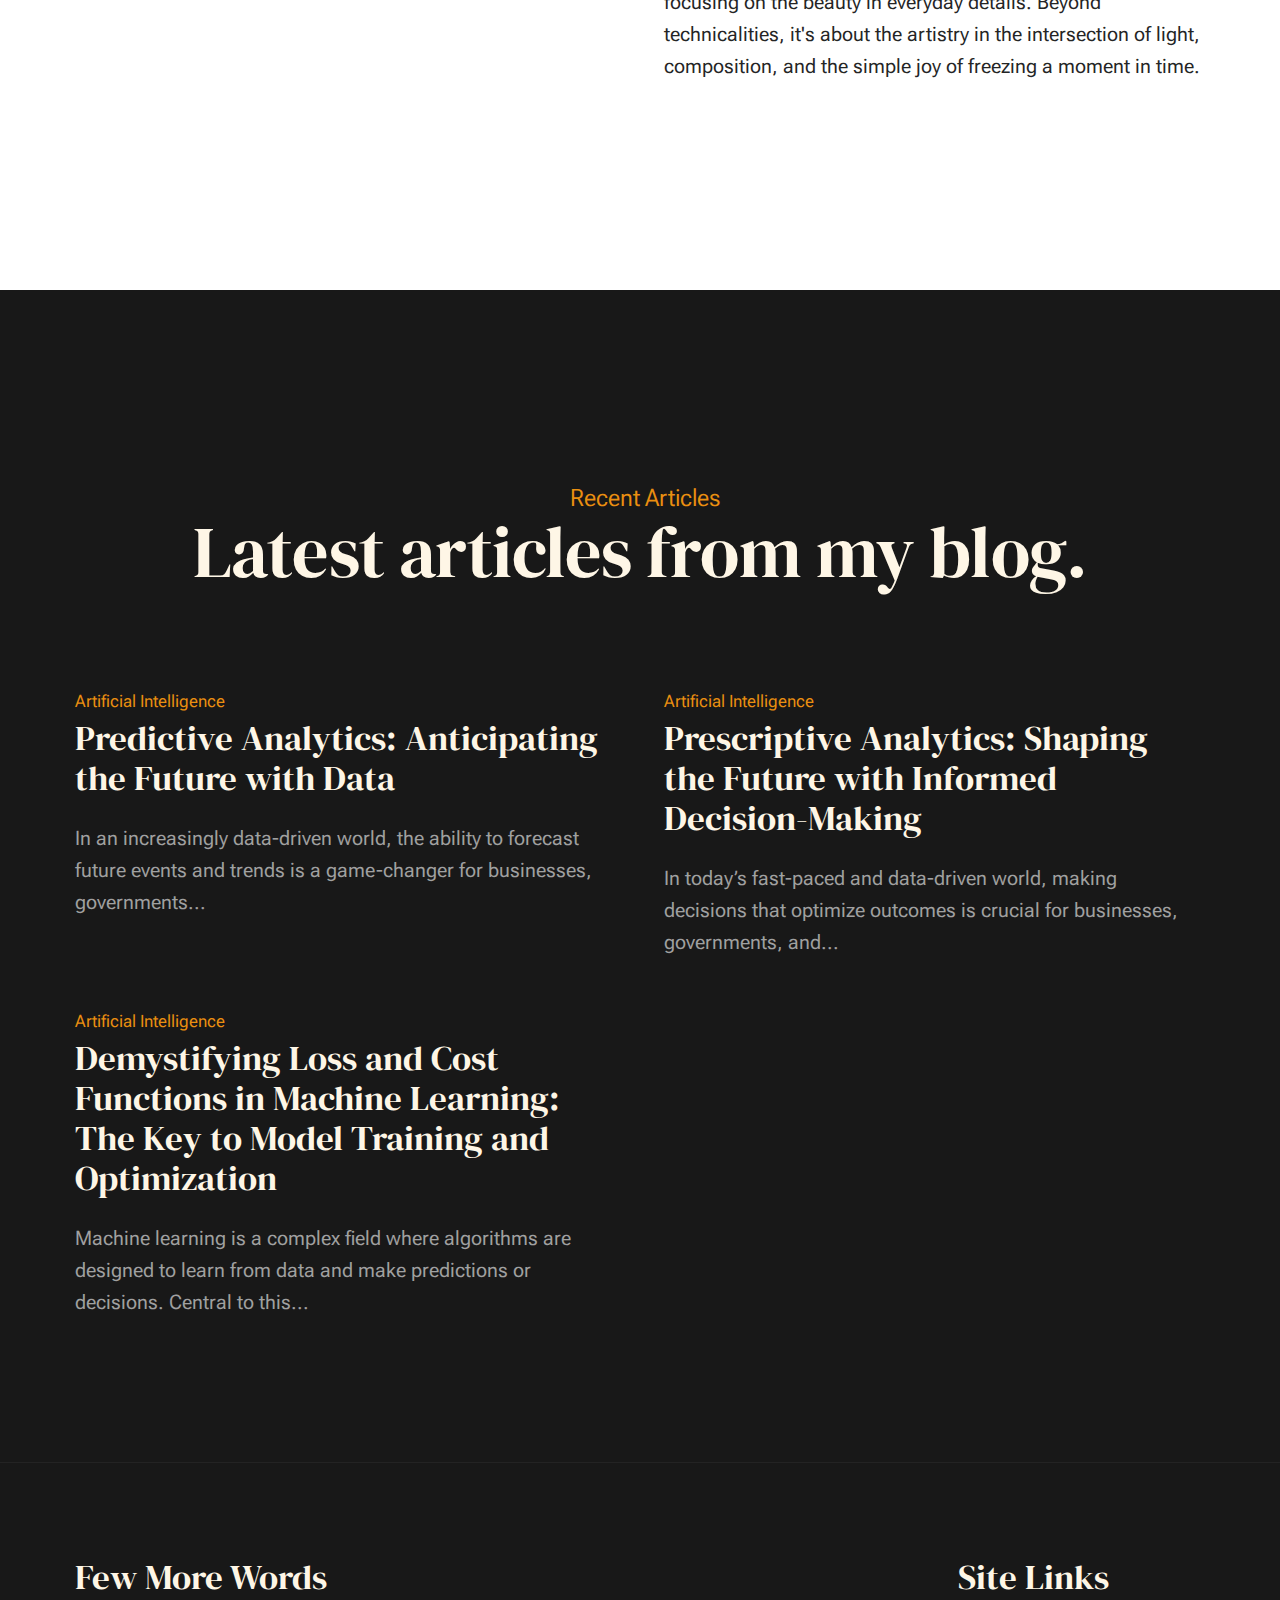
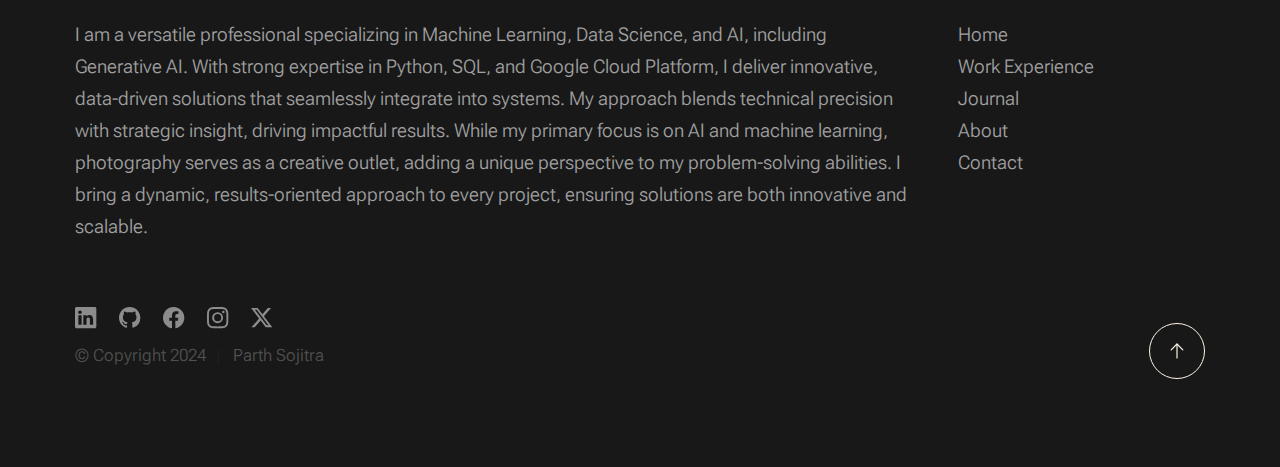
==== commit 0f3e8c26: "update everything after joining Q" ====
--- a/index.html
+++ b/index.html
@@ -115,10 +115,10 @@
                         <div class="s-intro__content-text">
                             <div class="s-intro__content-pretitle text-pretitle">Hello, I'm Parth</div>
                             <h1 class="s-intro__content-title">
-                            AI Product Manager & <br>
+                            AI-ML Expert & <br>
                             Photographer, <br>
-                            Innovating in tech & <br>
-                            capturing stories through my lens.
+                            Innovating in AI & <br>
+                            Framing the world around me.
                             </h1>
                         </div> <!-- s-intro__content-text -->
 
@@ -158,17 +158,17 @@
                         <div class="section-header grid-section-split__header">
                             <div class="text-pretitle">About</div>                           
                             <h2 class="text-display-title">
-                            Innovative AI Product Manager, Visual Storyteller Behind the Lens
+                            Machine Learning Specialist & Visual Storyteller
                             </h2>                           
                         </div> <!-- end section-header -->
 
                         <div class="s-about__content-main grid-section-split__primary">
                             <p class="attention-getter">
-                            Detail-oriented Product Manager specializing in AI/ML technologies, adept at guiding cross-functional teams and delivering innovative solutions to drive business growth. With a proven track record in formulating product strategies aligned with customer needs, I leverage my technical expertise to navigate the complexities of machine learning algorithms and deliver impactful AI solutions. Proficient in market research, product roadmap planning, and project management, I excel in translating technical concepts into tangible products that meet market demands.
+                            I’m a Machine Learning Expert with a deep focus on Generative AI and Google Cloud Platform(GCP). I specialize in building and deploying AI-driven solutions that leverage the power of machine learning to tackle complex challenges. From developing cutting-edge models to harnessing the cloud's scalability through GCP, my work centers around creating innovative solutions that drive measurable business impact.
                             </p>
 
                             <p class="attention-getter">
-                            Passionate photographer with a keen eye for capturing compelling visual narratives. Whether exploring landscapes or documenting everyday moments, I strive to evoke emotion and tell stories through my images. With a commitment to continuous improvement, I embrace new techniques and perspectives to expand my creative vision. From breathtaking landscapes to intimate portraits, my photography reflects my dedication to the art of visual storytelling.
+                            Photography is my hobby, allowing me to explore creativity and technical precision. I enjoy capturing the world through my lens, whether it’s stunning landscapes or candid moments. This passion not only provides me with a fresh perspective but also often inspires my work in AI.
                             </p>
                         </div> <!-- end s-about__content-main -->
 
@@ -228,7 +228,7 @@
                             </h2>     
                             
                             <p class="lead">
-                            Versatile professional with a background in Data Science and Product Management. From deriving insights in Python to guiding strategic product development, I seamlessly blend analytical precision with creative flair. Outside of tech, my passion for photography adds a unique perspective, capturing moments beyond data points, reflecting the artistry in every detail.
+                            Versatile professional specializing in Machine Learning and Data Science, with expertise in deriving insights using Python and developing AI-driven solutions. I combine technical expertise with creative problem-solving to tackle complex challenges. Outside of tech, I enjoy photography, offering a creative lens to view the world beyond data.
                             </p>
                         </div> <!-- end section-header -->
 
@@ -237,21 +237,21 @@
                             <div class="grid-list-items list-items show-ctr">
                                 <div class="grid-list-items__item list-items__item">
                                     <div class="grid-list-items__title list-items__item-header">
-                                        <h3 class="list-items__item-title">Product Management</h3>
+                                        <h3 class="list-items__item-title">Data Science</h3>
                                     </div>
                                     <div class="grid-list-items__text list-items__item-text">
                                         <p>
-                                        Seasoned Product Manager skilled in market research, product strategy, and Agile development. Adept leader with a proven track record of guiding cross-functional teams. My proficiency extends to driving innovation in Artificial Intelligence, ensuring products are not only technically robust but also strategically aligned. From ideation to execution, I bring a dynamic approach to product lifecycles, optimizing performance and user experiences.
+                                        As a Data Scientist, I analyzed large datasets using statistical modeling and data visualization techniques, improving decision-making accuracy. I developed predictive models in Python to forecast key metrics, guiding the company’s data-driven strategy. I also performed extensive web scraping to collect and preprocess data from various online sources, enriching datasets used for customer segmentation and market trend analysis. My use of advanced analytics played a key role in uncovering insights and trends critical to business growth.
                                         </p>
                                     </div>
                                 </div> <!-- list-item -->
                                 <div class="grid-list-items__item list-items__item">
                                     <div class="grid-list-items__title list-items__item-header">
-                                        <h3 class="list-items__item-title">Artificial Intelligence</h3>
+                                        <h3 class="list-items__item-title">Machine Learning</h3>
                                     </div>
                                     <div class="grid-list-items__text list-items__item-text">
                                         <p>
-                                        Experienced in AI with a focus on Generative AI, I bring technical expertise in Python, SQL, and cloud platforms like AWS and GCP. As a data scientist turned product manager, I bridge analytical insights with strategic vision. Passionate about driving innovation, I navigate the dynamic landscape of AI, ensuring seamless integration into product development. Beyond code, my commitment to visual storytelling through photography reflects a holistic perspective, capturing the essence of both data-driven precision and the artistry in every detail.
+                                        I developed and deployed end-to-end machine learning models focused on predictive analytics, natural language processing (NLP), and computer vision applications. I also led the design and implementation of deep learning models using frameworks like TensorFlow, solving complex business challenges. Leveraging Google Cloud Platform (GCP), I built scalable machine learning pipelines to handle large datasets. Led the design and implementation of Generative AI models to solve complex business challenges.
                                         </p>
                                     </div>
                                 </div> <!-- list-expertise__item -->
@@ -351,11 +351,11 @@
         <footer class="s-footer">
             <div class="row s-footer__content">
                 <div class="column xl-9 lg-6 md-12 s-footer__block s-footer__about">                    
-                    <h3>About Parth</h3>
+                    <h3>Few More Words</h3>
                     <p>
-                    Versatile professional seamlessly navigating the worlds of Data Science and Product Management. Seasoned in AI and Generative AI, I bring a unique blend of technical precision and strategic vision. Proficient in Python, SQL, and cloud platforms, I drive innovation with a commitment to seamless integration. Beyond the tech realm, my passion for photography adds a creative dimension, capturing moments and stories that go beyond data points. With a dynamic approach to product lifecycles, I bring both analytical rigor and creative flair to deliver impactful results.
+                    I am a versatile professional specializing in Machine Learning, Data Science, and AI, including Generative AI. With strong expertise in Python, SQL, and Google Cloud Platform, I deliver innovative, data-driven solutions that seamlessly integrate into systems. My approach blends technical precision with strategic insight, driving impactful results. While my primary focus is on AI and machine learning, photography serves as a creative outlet, adding a unique perspective to my problem-solving abilities. I bring a dynamic, results-oriented approach to every project, ensuring solutions are both innovative and scalable.
                     </p>               
-                </div>                
+                </div>            
                 <div class="column xl-3 lg-6 md-12 s-footer__block s-footer__site-links">
                     <h3>Site Links</h3>
                     <ul class="link-list">
